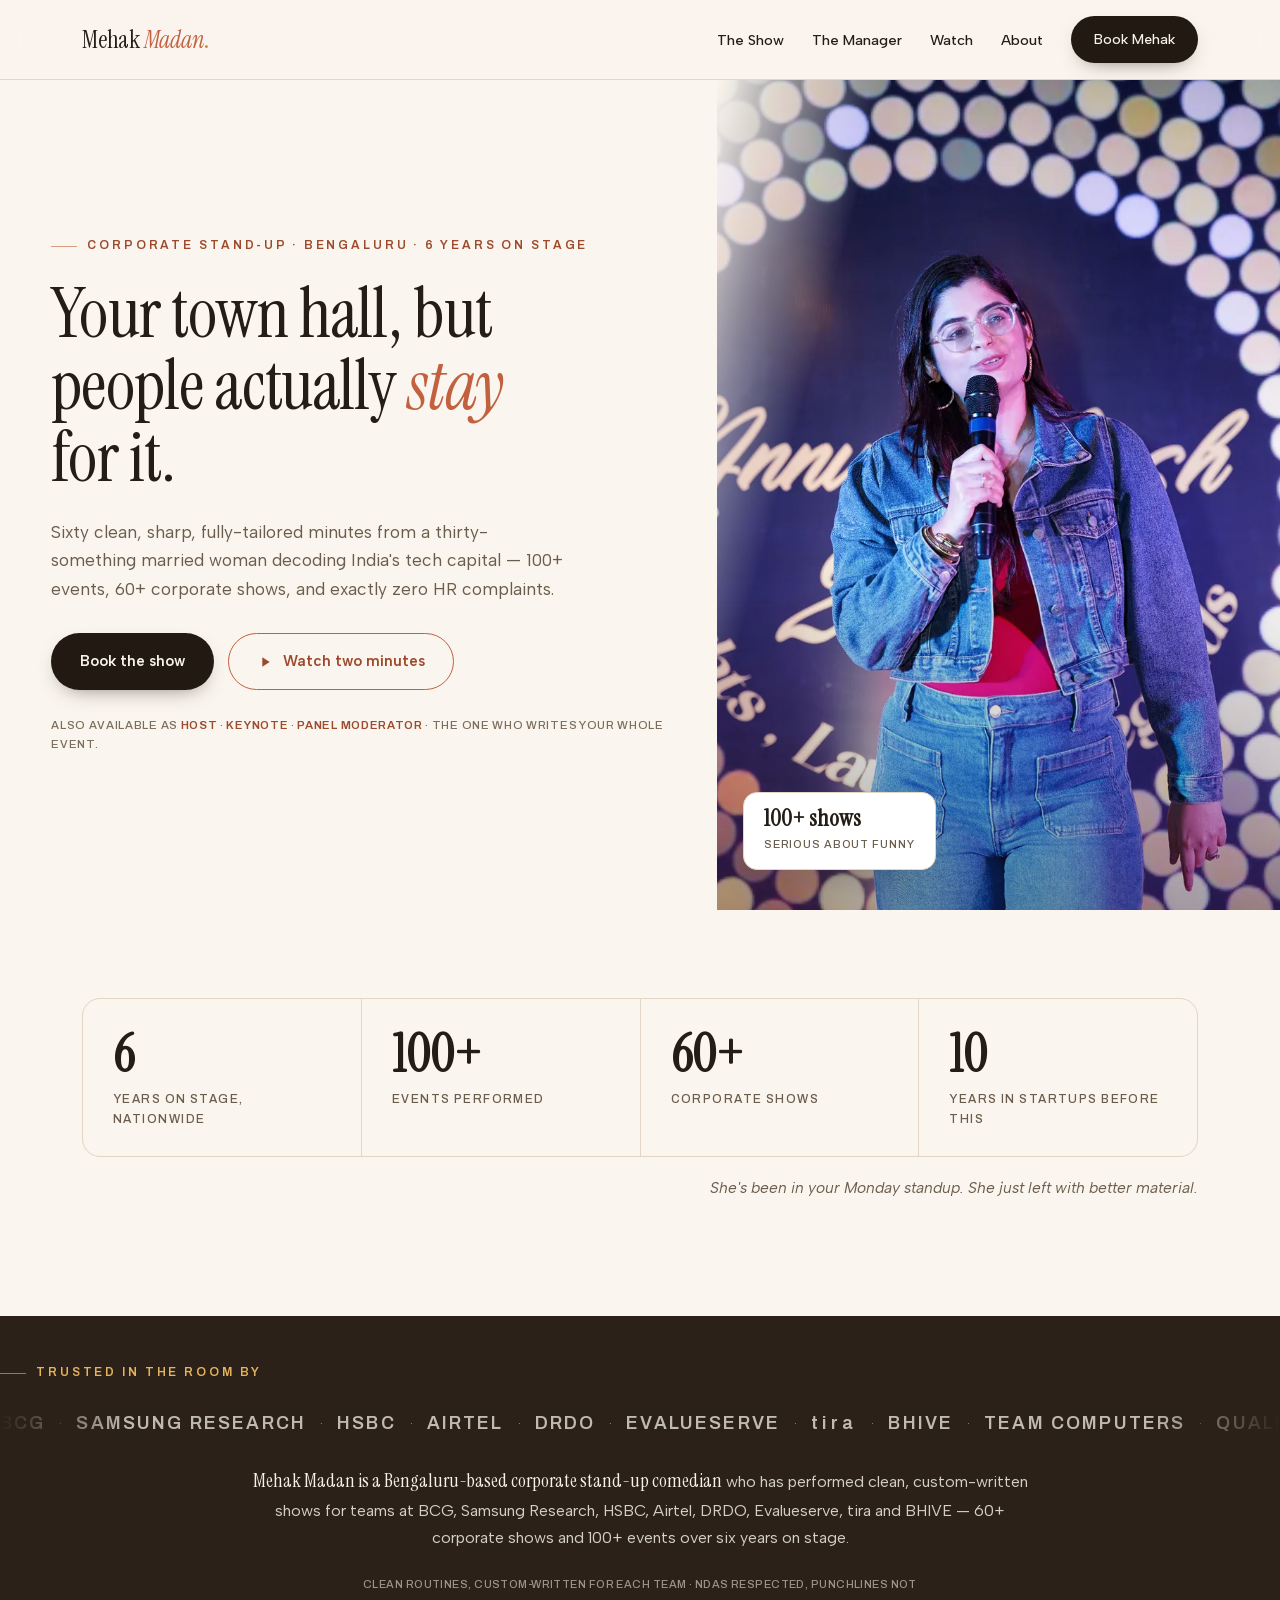
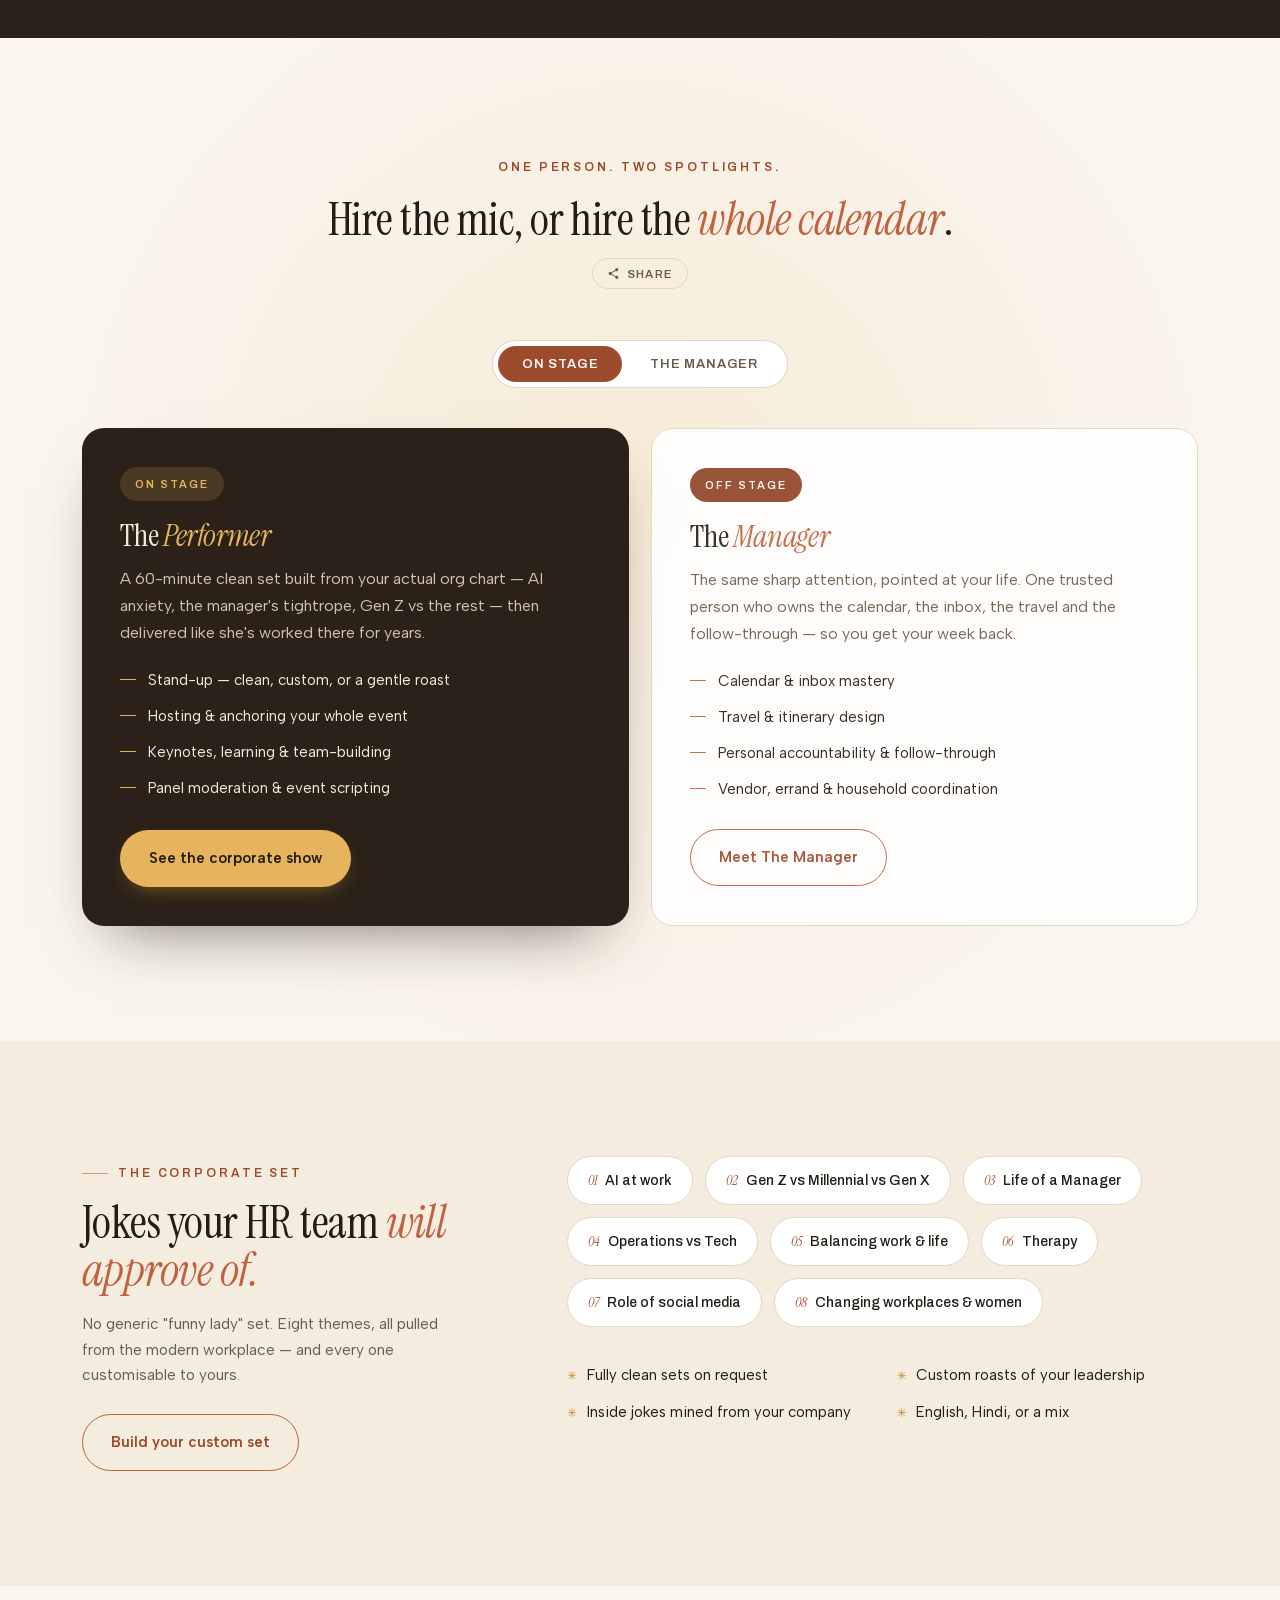
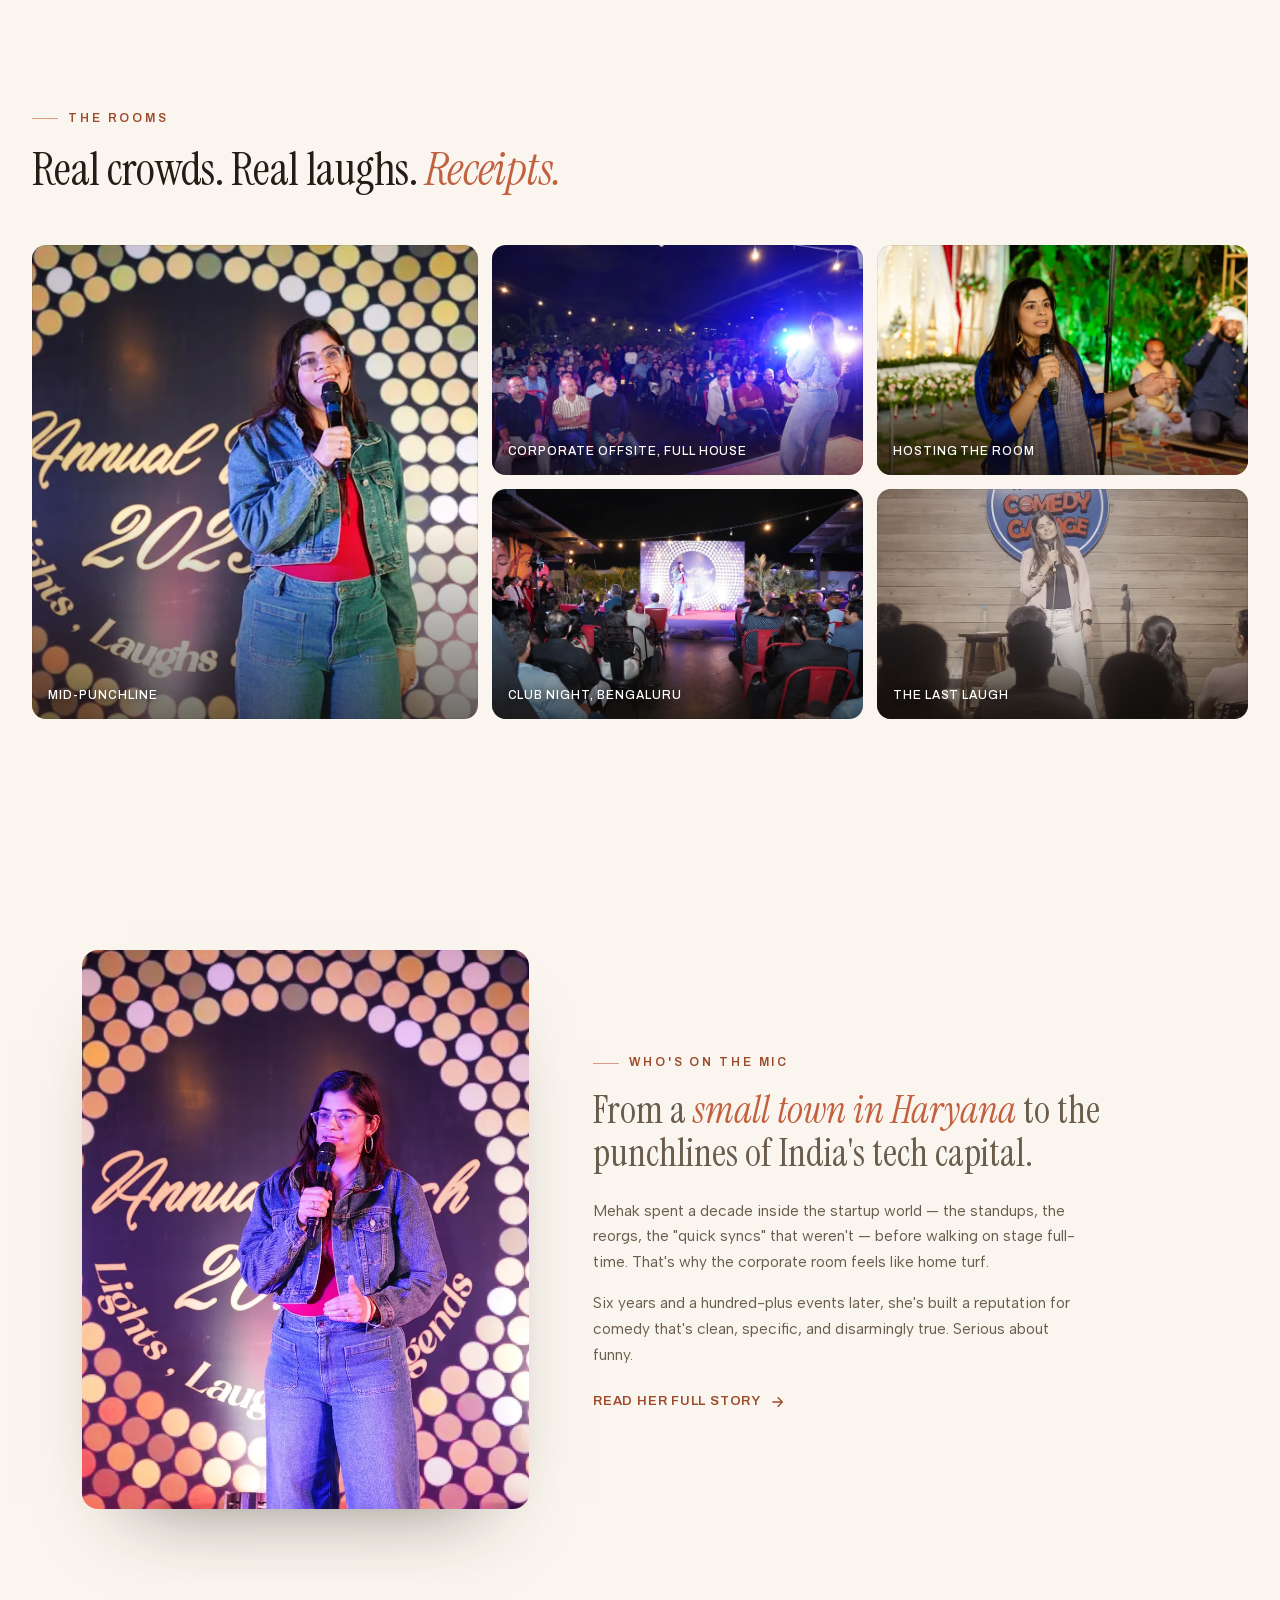
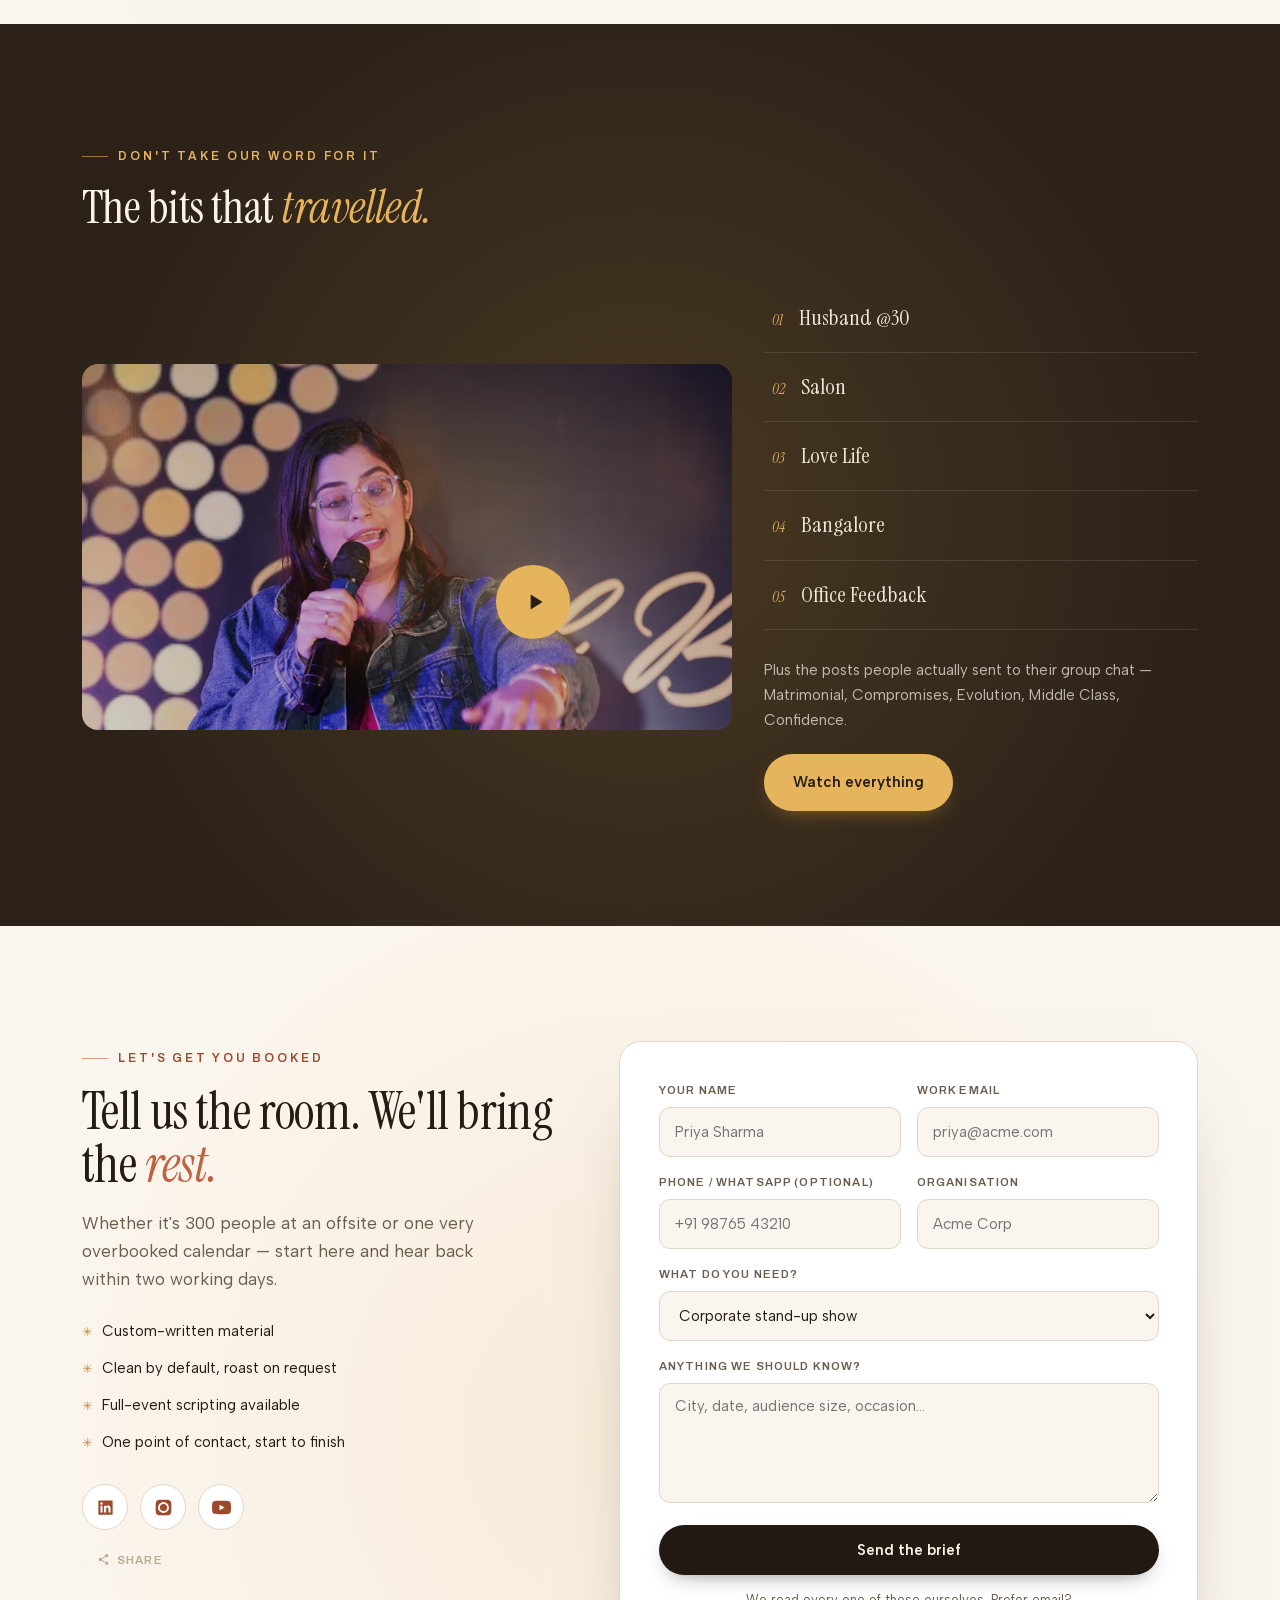
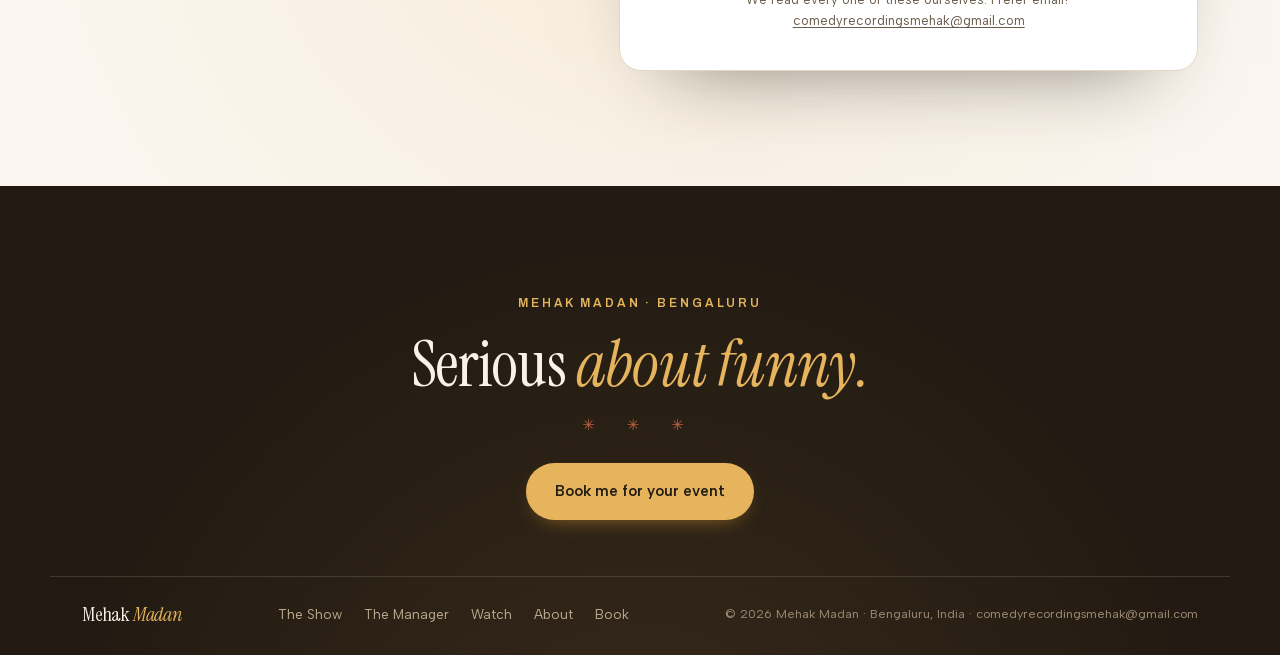
==== index.html @ 32c5f264 "fix colour contrast to WCAG AA, move format-card titles out of headings-in-buttons, root-absolute 40" ====
<!DOCTYPE html>
<html lang="en-IN">
<head>
<meta charset="utf-8"/>
<meta name="viewport" content="width=device-width, initial-scale=1.0"/>
<title>Mehak Madan — Corporate Comedian &amp; Lifestyle Manager · Bengaluru</title>
<meta name="description" content="Mehak Madan — Bengaluru corporate stand-up comedian and lifestyle manager. Clean, custom-written 60-minute sets for workplaces, plus discreet concierge management for founders and executives. 100+ events, 60+ corporate shows."/>
<meta property="og:title" content="Mehak Madan — Corporate Comedian &amp; Lifestyle Manager"/>
<meta property="og:description" content="Your town hall, but people actually stay for it. Clean, custom corporate comedy — plus a calmer calendar off stage."/>
<meta property="og:type" content="website"/>
<meta property="og:image" content="https://mehakmadan.in/assets/lib/p05.jpg"/>
<meta property="og:url" content="https://mehakmadan.in/"/>
<meta property="og:site_name" content="Mehak Madan"/>
<meta name="twitter:card" content="summary_large_image"/>
<meta name="twitter:title" content="Mehak Madan — Corporate Comedian &amp; Lifestyle Manager"/>
<meta name="twitter:description" content="Your town hall, but people actually stay for it. Clean, custom corporate comedy — plus a calmer calendar off stage."/>
<meta name="twitter:image" content="https://mehakmadan.in/assets/lib/p05.jpg"/>
<link rel="canonical" href="https://mehakmadan.in/"/>
<meta name="theme-color" content="#faf5ee"/>
<link rel="icon" href="data:image/svg+xml,%3Csvg xmlns='http://www.w3.org/2000/svg' viewBox='0 0 32 32'%3E%3Crect width='32' height='32' rx='7' fill='%232b2118'/%3E%3Ctext x='16' y='23' font-family='Georgia,serif' font-size='20' font-style='italic' text-anchor='middle' fill='%23e6b45c'%3EM%3C/text%3E%3C/svg%3E"/>
<link rel="preload" href="assets/fonts/instrument-serif-normal-latin.woff2" as="font" type="font/woff2" crossorigin/>
<link rel="preload" href="assets/fonts/albert-sans-normal-latin.woff2" as="font" type="font/woff2" crossorigin/>
<link rel="stylesheet" href="assets/site.css?v=2c67056d"/>
<script type="application/ld+json">
{
  "@context": "https://schema.org",
  "@graph": [
    {
      "@type": "Person",
      "@id": "https://mehakmadan.in/#mehak",
      "name": "Mehak Madan",
      "jobTitle": "Corporate Stand-up Comedian & Lifestyle Manager",
      "description": "Bengaluru-based corporate stand-up comedian and lifestyle manager. Clean, custom-written 60-minute sets for workplaces, plus discreet concierge management for founders and executives.",
      "url": "https://mehakmadan.in/",
      "email": "comedyrecordingsmehak@gmail.com",
      "image": "https://mehakmadan.in/assets/lib/p05.jpg",
      "knowsLanguage": ["English", "Hindi"],
      "knowsAbout": ["Corporate stand-up comedy", "Event hosting and anchoring", "Keynote speaking", "Panel moderation", "AI at work", "Generational differences at work", "Management", "Work-life balance", "Women in the workplace", "Lifestyle and concierge management"],
      "homeLocation": { "@type": "Place", "name": "Bengaluru, India" },
      "sameAs": [
        "https://www.instagram.com/mehakmadan24",
        "https://www.youtube.com/@mehakmadan",
        "https://www.linkedin.com/in/mehak-madan-7837a057/"
      ]
    },
    {
      "@type": "ProfessionalService",
      "name": "Mehak Madan — Corporate Comedy & Lifestyle Management",
      "url": "https://mehakmadan.in/",
      "email": "comedyrecordingsmehak@gmail.com",
      "image": "https://mehakmadan.in/assets/lib/p05.jpg",
      "priceRange": "$$",
      "areaServed": [
        { "@type": "City", "name": "Bengaluru" },
        { "@type": "Country", "name": "India" }
      ],
      "provider": { "@id": "https://mehakmadan.in/#mehak" },
      "address": { "@type": "PostalAddress", "addressLocality": "Bengaluru", "addressRegion": "Karnataka", "addressCountry": "IN" },
      "geo": { "@type": "GeoCoordinates", "latitude": 12.9716, "longitude": 77.5946 },
      "knowsLanguage": ["en", "hi"],
      "makesOffer": [
        { "@type": "Offer", "itemOffered": { "@type": "Service", "name": "Corporate stand-up comedy show" } },
        { "@type": "Offer", "itemOffered": { "@type": "Service", "name": "Hosting & anchoring" } },
        { "@type": "Offer", "itemOffered": { "@type": "Service", "name": "Keynote & learning sessions" } },
        { "@type": "Offer", "itemOffered": { "@type": "Service", "name": "Lifestyle & concierge management" } }
      ]
    },
    {
      "@type": "WebSite",
      "@id": "https://mehakmadan.in/#website",
      "url": "https://mehakmadan.in/",
      "name": "Mehak Madan",
      "inLanguage": "en",
      "publisher": { "@id": "https://mehakmadan.in/#mehak" }
    }
  ]
}
</script>
</head>
<body>

<a class="skip" href="#pivot">Skip to content</a>

<header class="site">
  <div class="nav">
    <a class="brand" href="index.html">Mehak <em>Madan</em><span class="dot">.</span></a>
    <button class="nav-toggle" aria-label="Menu" aria-expanded="false">
      <svg viewBox="0 0 24 24" fill="none" stroke="currentColor" stroke-width="1.8"><path d="M3 6h18M3 12h18M3 18h18"/></svg>
    </button>
    <ul class="nav-links">
      <li><a href="comedy.html">The Show</a></li>
      <li><a href="lifestyle.html">The Manager</a></li>
      <li><a href="watch.html">Watch</a></li>
      <li><a href="about.html">About</a></li>
      <li><a class="btn btn-dark" href="#book">Book Mehak</a></li>
    </ul>
  </div>
</header>

<!-- ===================== HERO ===================== -->
<section class="hero" aria-label="Introduction">
  <div class="hero-copy">
    <span class="kicker">Corporate Stand-up · Bengaluru · 6 Years on Stage</span>
    <h1>Your town hall, but people actually <em>stay</em> for it.</h1>
    <p class="lede">Sixty clean, sharp, fully-tailored minutes from a thirty-something married woman decoding India's tech capital — 100+ events, 60+ corporate shows, and exactly zero HR complaints.</p>
    <div class="cta-row">
      <a class="btn btn-dark" href="#book">Book the show</a>
      <a class="btn btn-line" href="watch.html">
        <svg viewBox="0 0 24 24"><path d="M8 5v14l11-7z"/></svg>Watch two minutes</a>
    </div>
    <p class="also">Also available as <b>host</b> · <b>keynote</b> · <b>panel moderator</b> · the one who writes your whole event.</p>
  </div>
  <div class="hero-photo">
    <picture><source type="image/webp" srcset="assets/lib/p05-sm.webp 800w, assets/lib/p05.webp 933w" sizes="(max-width:900px) 100vw, 44vw"/><img src="assets/lib/p05.jpg" alt="Mehak Madan performing stand-up comedy, mic in hand" width="1000" height="1250" fetchpriority="high" decoding="async"/></picture>
    <div class="hero-badge"><b>100+ shows</b><span>Serious about funny</span></div>
  </div>
</section>

<!-- ===================== PROOF / STATS ===================== -->
<section class="section" style="padding-top:clamp(56px,7vw,88px)" aria-label="By the numbers">
  <div class="wrap">
    <div class="stats-grid reveal">
      <div class="stat"><b data-count="6">6</b><span>Years on stage, nationwide</span></div>
      <div class="stat"><b><span data-count="100">100</span>+</b><span>Events performed</span></div>
      <div class="stat"><b><span data-count="60">60</span>+</b><span>Corporate shows</span></div>
      <div class="stat"><b data-count="10">10</b><span>Years in startups before this</span></div>
    </div>
    <p class="reveal" style="text-align:right;margin-top:18px;font-style:italic;color:var(--ink-soft)">She's been in your Monday standup. She just left with better material.</p>
  </div>
</section>

<!-- ===================== CLIENTS ===================== -->
<section class="clients" aria-label="Trusted by">
  <span class="kicker">Trusted in the room by</span>
  <div class="cmarquee">
    <div class="ctrack" id="ctrack">
      <span class="mk">BCG</span><span class="sep">·</span>
      <span class="mk">Samsung Research</span><span class="sep">·</span>
      <span class="mk">HSBC</span><span class="sep">·</span>
      <span class="mk">Airtel</span><span class="sep">·</span>
      <span class="mk">DRDO</span><span class="sep">·</span>
      <span class="mk">Evalueserve</span><span class="sep">·</span>
      <span class="mk" style="text-transform:lowercase;letter-spacing:.24em">tira</span><span class="sep">·</span>
      <span class="mk">BHIVE</span><span class="sep">·</span>
      <span class="mk">Team Computers</span><span class="sep">·</span>
      <span class="mk">Qualityze</span><span class="sep">·</span>
      <span class="mk">Mind &amp; Brain Hospital</span><span class="sep">·</span>
    </div>
  </div>
  <p class="clients-lead"><b>Mehak Madan is a Bengaluru-based corporate stand-up comedian</b> who has performed clean, custom-written shows for teams at BCG, Samsung Research, HSBC, Airtel, DRDO, Evalueserve, tira and BHIVE — 60+ corporate shows and 100+ events over six years on stage.</p>
  <p class="note">Clean routines, custom-written for each team · NDAs respected, punchlines not</p>
</section>

<!-- ===================== PIVOT (the anchor) ===================== -->
<section class="section pivot" id="pivot" data-pivot data-active="stage" aria-label="Two ways to work together">
  <div class="spot-field" aria-hidden="true"></div>
  <div class="wrap" style="position:relative;z-index:1">
    <div class="section-head center reveal">
      <span class="kicker center">One person. Two spotlights.</span>
      <h2>Hire the mic, or hire the <em class="serif-em">whole calendar</em>.</h2>
    </div>
    <div style="text-align:center">
      <div class="pivot-tabs" role="tablist" aria-label="Choose an offering">
        <button role="tab" data-target="stage" aria-selected="true" tabindex="0">On Stage</button>
        <button role="tab" data-target="manager" aria-selected="false" tabindex="-1">The Manager</button>
      </div>
    </div>
    <div class="pivot-stage">
      <div class="pivot-beam" aria-hidden="true"></div>
      <article class="ocard stage reveal">
        <div class="spot-field" aria-hidden="true"></div>
        <span class="pill">On Stage</span>
        <h3>The <em>Performer</em></h3>
        <p class="lead">A 60-minute clean set built from your actual org chart — AI anxiety, the manager's tightrope, Gen Z vs the rest — then delivered like she's worked there for years.</p>
        <ul>
          <li>Stand-up — clean, custom, or a gentle roast</li>
          <li>Hosting &amp; anchoring your whole event</li>
          <li>Keynotes, learning &amp; team-building</li>
          <li>Panel moderation &amp; event scripting</li>
        </ul>
        <div class="foot"><a class="btn btn-gold" href="comedy.html">See the corporate show</a></div>
      </article>
      <article class="ocard life reveal" data-d="1">
        <div class="spot-field" aria-hidden="true"></div>
        <span class="pill">Off Stage</span>
        <h3>The <em>Manager</em></h3>
        <p class="lead">The same sharp attention, pointed at your life. One trusted person who owns the calendar, the inbox, the travel and the follow-through — so you get your week back.</p>
        <ul>
          <li>Calendar &amp; inbox mastery</li>
          <li>Travel &amp; itinerary design</li>
          <li>Personal accountability &amp; follow-through</li>
          <li>Vendor, errand &amp; household coordination</li>
        </ul>
        <div class="foot"><a class="btn btn-line" href="lifestyle.html">Meet The Manager</a></div>
      </article>
    </div>
  </div>
</section>

<!-- ===================== TOPICS ===================== -->
<section class="section" style="background:var(--bg-soft)" id="topics" aria-label="What she talks about">
  <div class="wrap topics-grid" style="display:grid;grid-template-columns:.8fr 1.2fr;gap:clamp(40px,5vw,64px);align-items:start">
    <div class="reveal">
      <span class="kicker">The corporate set</span>
      <h2 style="font-size:var(--fs-h2);margin:16px 0 16px">Jokes your HR team <em class="serif-em">will approve of.</em></h2>
      <p style="color:var(--ink-soft);max-width:40ch">No generic "funny lady" set. Eight themes, all pulled from the modern workplace — and every one customisable to yours.</p>
      <a class="btn btn-line" style="margin-top:26px" href="comedy.html">Build your custom set</a>
    </div>
    <div class="reveal" data-d="1">
      <div class="chip-wrap">
        <span class="chip"><b>01</b>AI at work</span>
        <span class="chip"><b>02</b>Gen Z vs Millennial vs Gen X</span>
        <span class="chip"><b>03</b>Life of a Manager</span>
        <span class="chip"><b>04</b>Operations vs Tech</span>
        <span class="chip"><b>05</b>Balancing work &amp; life</span>
        <span class="chip"><b>06</b>Therapy</span>
        <span class="chip"><b>07</b>Role of social media</span>
        <span class="chip"><b>08</b>Changing workplaces &amp; women</span>
      </div>
      <div class="value-list">
        <div>Fully clean sets on request</div>
        <div>Custom roasts of your leadership</div>
        <div>Inside jokes mined from your company</div>
        <div>English, Hindi, or a mix</div>
      </div>
    </div>
  </div>
</section>

<!-- ===================== GALLERY ===================== -->
<section class="section" aria-label="The rooms">
  <div class="wrap-wide">
    <div class="section-head reveal"><span class="kicker">The rooms</span>
      <h2>Real crowds. Real laughs. <em class="serif-em">Receipts.</em></h2></div>
    <div class="gal-grid reveal">
      <div class="frame"><div class="grad"></div><picture><source type="image/webp" srcset="assets/lib/p13-sm.webp 800w, assets/lib/p13.webp 1400w" sizes="(max-width:760px) calc(100vw - 64px), (max-width:1320px) 38vw, 472px"/><img src="assets/lib/p13.jpg" alt="Mehak on stage under the spotlight" loading="lazy"/></picture><span class="cap">Mid-punchline</span></div>
      <div class="frame"><div class="grad"></div><picture><source type="image/webp" srcset="assets/lib/p16-sm.webp 800w, assets/lib/p16.webp 1400w" sizes="(max-width:760px) 50vw, (max-width:1320px) 31vw, 393px"/><img src="assets/lib/p16.jpg" alt="A full corporate audience laughing" loading="lazy"/></picture><span class="cap">Corporate offsite, full house</span></div>
      <div class="frame"><div class="grad"></div><picture><source type="image/webp" srcset="assets/lib/p35-sm.webp 800w, assets/lib/p35.webp 1400w" sizes="(max-width:760px) 50vw, (max-width:1320px) 31vw, 393px"/><img src="assets/lib/p35.jpg" alt="Mehak hosting an event" loading="lazy"/></picture><span class="cap">Hosting the room</span></div>
      <div class="frame"><div class="grad"></div><picture><source type="image/webp" srcset="assets/lib/p20-sm.webp 800w, assets/lib/p20.webp 1400w" sizes="(max-width:760px) 50vw, (max-width:1320px) 31vw, 393px"/><img src="assets/lib/p20.jpg" alt="Evening crowd watching the show" loading="lazy"/></picture><span class="cap">Club night, Bengaluru</span></div>
      <div class="frame"><div class="grad"></div><picture><source type="image/webp" srcset="assets/lib/p47-sm.webp 800w, assets/lib/p47.webp 1400w" sizes="(max-width:760px) 50vw, (max-width:1320px) 31vw, 393px"/><img src="assets/lib/p47.jpg" alt="Mehak at a comedy club" loading="lazy"/></picture><span class="cap">The last laugh</span></div>
    </div>
  </div>
</section>

<!-- ===================== ABOUT TEASER ===================== -->
<section class="section" aria-label="About Mehak">
  <div class="wrap about-teaser">
    <div class="portrait reveal"><picture><source type="image/webp" srcset="assets/lib/p10-sm.webp 800w, assets/lib/p10.webp 933w" sizes="(max-width:900px) calc(100vw - 64px), (max-width:1180px) 38vw, 444px"/><img src="assets/lib/p10.jpg" alt="Portrait of Mehak Madan" loading="lazy"/></picture></div>
    <div class="reveal" data-d="1">
      <span class="kicker">Who's on the mic</span>
      <p class="pull" style="margin-top:16px">From a <em>small town in Haryana</em> to the punchlines of India's tech capital.</p>
      <p>Mehak spent a decade inside the startup world — the standups, the reorgs, the "quick syncs" that weren't — before walking on stage full-time. That's why the corporate room feels like home turf.</p>
      <p>Six years and a hundred-plus events later, she's built a reputation for comedy that's clean, specific, and disarmingly true. Serious about funny.</p>
      <a class="more" href="about.html">Read her full story
        <svg viewBox="0 0 24 24"><path d="M5 12h14M13 5l7 7-7 7" fill="none" stroke="currentColor" stroke-width="2"/></svg></a>
    </div>
  </div>
</section>

<!-- ===================== WATCH TEASER ===================== -->
<section class="section watch" aria-label="Watch">
  <div class="spot-field" aria-hidden="true"></div>
  <div class="wrap" style="position:relative;z-index:1">
    <div class="section-head reveal"><span class="kicker">Don't take our word for it</span>
      <h2>The bits that <em>travelled.</em></h2></div>
    <div class="watch-teaser">
      <a class="poster reveal" href="watch.html" aria-label="Watch Mehak's reels">
        <div class="glow"></div>
        <picture><source type="image/webp" srcset="assets/lib/p34-sm.webp 800w, assets/lib/p34.webp 933w" sizes="(max-width:900px) calc(100vw - 64px), (max-width:1180px) 56vw, 650px"/><img src="assets/lib/p34.jpg" alt="Still from a live comedy set" loading="lazy"/></picture>
        <span class="wplay"><svg viewBox="0 0 24 24"><path d="M8 5v14l11-7z"/></svg></span>
      </a>
      <div class="reveal" data-d="1">
        <ul class="reel-list">
          <li><a href="watch.html"><span class="n">01</span><span class="t">Husband @30</span></a></li>
          <li><a href="watch.html"><span class="n">02</span><span class="t">Salon</span></a></li>
          <li><a href="watch.html"><span class="n">03</span><span class="t">Love Life</span></a></li>
          <li><a href="watch.html"><span class="n">04</span><span class="t">Bangalore</span></a></li>
          <li><a href="watch.html"><span class="n">05</span><span class="t">Office Feedback</span></a></li>
        </ul>
        <p class="postscript">Plus the posts people actually sent to their group chat — Matrimonial, Compromises, Evolution, Middle Class, Confidence.</p>
        <a class="btn btn-gold" style="margin-top:22px" href="watch.html">Watch everything</a>
      </div>
    </div>
  </div>
</section>

<!-- ===================== BOOKING ===================== -->
<section class="section booking" id="book" aria-label="Book Mehak">
  <div class="spot-field" aria-hidden="true"></div>
  <div class="wrap booking-grid">
    <div class="reveal">
      <span class="kicker">Let's get you booked</span>
      <h2>Tell us the room. We'll bring the <em>rest.</em></h2>
      <p class="lead">Whether it's 300 people at an offsite or one very overbooked calendar — start here and hear back within two working days.</p>
      <ul class="reassure">
        <li>Custom-written material</li>
        <li>Clean by default, roast on request</li>
        <li>Full-event scripting available</li>
        <li>One point of contact, start to finish</li>
      </ul>
      <div class="social">
        <a aria-label="LinkedIn" href="https://www.linkedin.com/in/mehak-madan-7837a057/" target="_blank" rel="noopener"><svg viewBox="0 0 24 24"><path d="M20.4 3H3.6A.6.6 0 0 0 3 3.6v16.8a.6.6 0 0 0 .6.6h16.8a.6.6 0 0 0 .6-.6V3.6a.6.6 0 0 0-.6-.6zM8.3 18.4H5.7V9.7h2.6v8.7zM7 8.6a1.55 1.55 0 1 1 0-3.1 1.55 1.55 0 0 1 0 3.1zm11.4 9.8h-2.6v-4.2c0-1 0-2.3-1.4-2.3s-1.6 1.1-1.6 2.2v4.3h-2.6V9.7h2.5v1.2h.1c.3-.7 1.2-1.4 2.5-1.4 2.6 0 3.1 1.7 3.1 4v4.9z"/></svg></a>
        <a aria-label="Instagram" href="https://www.instagram.com/mehakmadan24" target="_blank" rel="noopener"><svg viewBox="0 0 24 24"><path d="M12 2.2c3.2 0 3.6 0 4.9.1 1.2.1 1.8.2 2.2.4.6.2 1 .5 1.4.9.4.4.7.8.9 1.4.2.4.4 1 .4 2.2.1 1.3.1 1.7.1 4.9s0 3.6-.1 4.9c-.1 1.2-.2 1.8-.4 2.2-.2.6-.5 1-.9 1.4-.4.4-.8.7-1.4.9-.4.2-1 .4-2.2.4-1.3.1-1.7.1-4.9.1s-3.6 0-4.9-.1c-1.2-.1-1.8-.2-2.2-.4-.6-.2-1-.5-1.4-.9-.4-.4-.7-.8-.9-1.4-.2-.4-.4-1-.4-2.2-.1-1.3-.1-1.7-.1-4.9s0-3.6.1-4.9c.1-1.2.2-1.8.4-2.2.2-.6.5-1 .9-1.4.4-.4.8-.7 1.4-.9.4-.2 1-.4 2.2-.4 1.3-.1 1.7-.1 4.9-.1zm0 2.9a6.9 6.9 0 1 0 0 13.8 6.9 6.9 0 0 0 0-13.8zm0 11.4a4.5 4.5 0 1 1 0-9 4.5 4.5 0 0 1 0 9zm7.2-11.7a1.6 1.6 0 1 1-3.2 0 1.6 1.6 0 0 1 3.2 0z"/></svg></a>
        <a aria-label="YouTube" href="https://www.youtube.com/@mehakmadan" target="_blank" rel="noopener"><svg viewBox="0 0 24 24"><path d="M23.5 6.2a3 3 0 0 0-2.1-2.1C19.5 3.5 12 3.5 12 3.5s-7.5 0-9.4.6A3 3 0 0 0 .5 6.2 31.3 31.3 0 0 0 0 12a31.3 31.3 0 0 0 .5 5.8 3 3 0 0 0 2.1 2.1c1.9.6 9.4.6 9.4.6s7.5 0 9.4-.6a3 3 0 0 0 2.1-2.1A31.3 31.3 0 0 0 24 12a31.3 31.3 0 0 0-.5-5.8zM9.6 15.6V8.4L15.8 12l-6.2 3.6z"/></svg></a>
      </div>
    </div>
    <form class="book-form reveal" data-d="1" data-book-form data-success="Thank you — your brief has landed. Mehak reads every one of these herself and will reply within two working days." action="https://formsubmit.co/comedyrecordingsmehak@gmail.com" method="POST">
      <input type="hidden" name="_subject" value="New booking enquiry — mehakmadan.in (home)"/>
      <input type="hidden" name="_template" value="table"/>
      <input type="hidden" name="_captcha" value="false"/>
      <input type="hidden" name="_next" value="https://mehakmadan.in/thanks.html"/>
      <input type="text" name="_honey" tabindex="-1" autocomplete="off" aria-hidden="true" style="display:none"/>
      <div class="frow">
        <div class="field"><label for="b-name">Your name</label><input id="b-name" name="name" type="text" autocomplete="name" placeholder="Priya Sharma" required/></div>
        <div class="field"><label for="b-email">Work email</label><input id="b-email" name="email" type="email" autocomplete="email" placeholder="priya@acme.com" required/></div>
      </div>
      <div class="frow">
        <div class="field"><label for="b-phone">Phone / WhatsApp (optional)</label><input id="b-phone" name="phone" type="tel" autocomplete="tel" inputmode="tel" placeholder="+91 98765 43210" pattern="[0-9+()\-\s]{8,20}" title="A phone number Mehak can call or WhatsApp — digits, spaces and + only"/></div>
        <div class="field"><label for="b-org">Organisation</label><input id="b-org" name="org" type="text" autocomplete="organization" placeholder="Acme Corp"/></div>
      </div>
      <div class="frow"><div class="field full"><label for="b-type">What do you need?</label>
          <select id="b-type" name="need">
            <option>Corporate stand-up show</option>
            <option>Hosting / anchoring</option>
            <option>Keynote or learning session</option>
            <option>Panel moderation</option>
            <option>Lifestyle management (The Manager)</option>
            <option>Something custom</option>
          </select>
        </div></div>
      <div class="frow">
        <div class="field full"><label for="b-msg">Anything we should know?</label><textarea id="b-msg" name="message" placeholder="City, date, audience size, occasion…"></textarea></div>
      </div>
      <button class="btn btn-dark" type="submit">Send the brief</button>
      <p class="form-note">We read every one of these ourselves. Prefer email? <a href="mailto:comedyrecordingsmehak@gmail.com">comedyrecordingsmehak@gmail.com</a></p>
    </form>
  </div>
</section>

<!-- ===================== FOOTER ===================== -->
<footer class="site">
  <div class="spot-field" aria-hidden="true"></div>
  <div class="foot-cta">
    <span class="kicker center">Mehak Madan · Bengaluru</span>
    <h2>Serious <em>about funny.</em></h2>
    <div class="stars" aria-hidden="true">✳ ✳ ✳</div>
    <a class="btn btn-gold" href="#book">Book me for your event</a>
  </div>
  <div class="foot-in">
    <a class="brand" href="index.html" style="color:#f8f2e8">Mehak <em style="color:var(--marigold)">Madan</em></a>
    <nav class="foot-nav" aria-label="Footer">
      <a href="comedy.html">The Show</a>
      <a href="lifestyle.html">The Manager</a>
      <a href="watch.html">Watch</a>
      <a href="about.html">About</a>
      <a href="#book">Book</a>
    </nav>
    <small>© 2026 Mehak Madan · Bengaluru, India · <a href="mailto:comedyrecordingsmehak@gmail.com" style="color:inherit">comedyrecordingsmehak@gmail.com</a></small>
  </div>
</footer>

<script>
// duplicate client wordmarks once for a seamless marquee loop
(function(){var t=document.getElementById('ctrack');if(t)t.innerHTML+=t.innerHTML;})();
</script>
<script src="assets/site.js?v=2e108e3a"></script>
</body>
</html>
---- assets/site.css ----
/* ---------- fonts (self-hosted; OFL: Instrument Serif, Albert Sans, Archivo) ----------
   Only latin + latin-ext are shipped. unicode-range means a browser fetches the latin-ext
   file only if a page actually uses one of those characters. */
@font-face{font-family:'Albert Sans';font-style:italic;font-weight:400 500;font-display:swap;
  src:url(fonts/albert-sans-italic-latin-ext.woff2) format('woff2');unicode-range:U+0100-02BA, U+02BD-02C5, U+02C7-02CC, U+02CE-02D7, U+02DD-02FF, U+0304, U+0308, U+0329, U+1D00-1DBF, U+1E00-1E9F, U+1EF2-1EFF, U+2020, U+20A0-20AB, U+20AD-20C0, U+2113, U+2C60-2C7F, U+A720-A7FF}
@font-face{font-family:'Albert Sans';font-style:italic;font-weight:400 500;font-display:swap;
  src:url(fonts/albert-sans-italic-latin.woff2) format('woff2');unicode-range:U+0000-00FF, U+0131, U+0152-0153, U+02BB-02BC, U+02C6, U+02DA, U+02DC, U+0304, U+0308, U+0329, U+2000-206F, U+20AC, U+2122, U+2191, U+2193, U+2212, U+2215, U+FEFF, U+FFFD}
@font-face{font-family:'Albert Sans';font-style:normal;font-weight:400 700;font-display:swap;
  src:url(fonts/albert-sans-normal-latin-ext.woff2) format('woff2');unicode-range:U+0100-02BA, U+02BD-02C5, U+02C7-02CC, U+02CE-02D7, U+02DD-02FF, U+0304, U+0308, U+0329, U+1D00-1DBF, U+1E00-1E9F, U+1EF2-1EFF, U+2020, U+20A0-20AB, U+20AD-20C0, U+2113, U+2C60-2C7F, U+A720-A7FF}
@font-face{font-family:'Albert Sans';font-style:normal;font-weight:400 700;font-display:swap;
  src:url(fonts/albert-sans-normal-latin.woff2) format('woff2');unicode-range:U+0000-00FF, U+0131, U+0152-0153, U+02BB-02BC, U+02C6, U+02DA, U+02DC, U+0304, U+0308, U+0329, U+2000-206F, U+20AC, U+2122, U+2191, U+2193, U+2212, U+2215, U+FEFF, U+FFFD}
@font-face{font-family:'Archivo';font-style:normal;font-weight:500 700;font-display:swap;
  src:url(fonts/archivo-normal-latin-ext.woff2) format('woff2');unicode-range:U+0100-02BA, U+02BD-02C5, U+02C7-02CC, U+02CE-02D7, U+02DD-02FF, U+0304, U+0308, U+0329, U+1D00-1DBF, U+1E00-1E9F, U+1EF2-1EFF, U+2020, U+20A0-20AB, U+20AD-20C0, U+2113, U+2C60-2C7F, U+A720-A7FF}
@font-face{font-family:'Archivo';font-style:normal;font-weight:500 700;font-display:swap;
  src:url(fonts/archivo-normal-latin.woff2) format('woff2');unicode-range:U+0000-00FF, U+0131, U+0152-0153, U+02BB-02BC, U+02C6, U+02DA, U+02DC, U+0304, U+0308, U+0329, U+2000-206F, U+20AC, U+2122, U+2191, U+2193, U+2212, U+2215, U+FEFF, U+FFFD}
@font-face{font-family:'Instrument Serif';font-style:italic;font-weight:400;font-display:swap;
  src:url(fonts/instrument-serif-italic-latin-ext.woff2) format('woff2');unicode-range:U+0100-02BA, U+02BD-02C5, U+02C7-02CC, U+02CE-02D7, U+02DD-02FF, U+0304, U+0308, U+0329, U+1D00-1DBF, U+1E00-1E9F, U+1EF2-1EFF, U+2020, U+20A0-20AB, U+20AD-20C0, U+2113, U+2C60-2C7F, U+A720-A7FF}
@font-face{font-family:'Instrument Serif';font-style:italic;font-weight:400;font-display:swap;
  src:url(fonts/instrument-serif-italic-latin.woff2) format('woff2');unicode-range:U+0000-00FF, U+0131, U+0152-0153, U+02BB-02BC, U+02C6, U+02DA, U+02DC, U+0304, U+0308, U+0329, U+2000-206F, U+20AC, U+2122, U+2191, U+2193, U+2212, U+2215, U+FEFF, U+FFFD}
@font-face{font-family:'Instrument Serif';font-style:normal;font-weight:400;font-display:swap;
  src:url(fonts/instrument-serif-normal-latin-ext.woff2) format('woff2');unicode-range:U+0100-02BA, U+02BD-02C5, U+02C7-02CC, U+02CE-02D7, U+02DD-02FF, U+0304, U+0308, U+0329, U+1D00-1DBF, U+1E00-1E9F, U+1EF2-1EFF, U+2020, U+20A0-20AB, U+20AD-20C0, U+2113, U+2C60-2C7F, U+A720-A7FF}
@font-face{font-family:'Instrument Serif';font-style:normal;font-weight:400;font-display:swap;
  src:url(fonts/instrument-serif-normal-latin.woff2) format('woff2');unicode-range:U+0000-00FF, U+0131, U+0152-0153, U+02BB-02BC, U+02C6, U+02DA, U+02DC, U+0304, U+0308, U+0329, U+2000-206F, U+20AC, U+2122, U+2191, U+2193, U+2212, U+2215, U+FEFF, U+FFFD}

/* ============================================================
   Mehak Madan — "Warm Editorial Playbill · Spotlight"
   Shared design system. One visual language across all pages.
   ============================================================ */

:root{
  /* paper + ink */
  --bg:#faf5ee;
  --bg-soft:#f3ecdf;
  --bg-deep:#efe6d5;
  --paper-edge:#e2d7c4;
  --ink:#241d16;
  --ink-soft:#6b5d4d;
  --ink-faint:#7b6d5b;

  /* stage (dark) */
  --panel:#221a12;
  --panel-2:#2b2118;
  --panel-soft:#3a2d21;
  --stage-ink:#f2e9da;

  /* accents */
  --accent:#c1613f;        /* terracotta */
  --accent-deep:#9d4a2c;
  --marigold:#e6b45c;
  --marigold-deep:#c68a2e;
  --line:#e2d7c4;
  --line-2:#d8cab2;

  /* spotlight */
  --spot:rgba(230,180,92,.55);
  --spot-soft:rgba(230,180,92,.16);

  --serif:'Instrument Serif',Georgia,serif;
  --sans:'Albert Sans',system-ui,sans-serif;
  --mono:'Archivo',var(--sans);

  /* type scale (fluid) */
  --fs-display:clamp(52px,8vw,120px);
  --fs-h1:clamp(40px,5.4vw,74px);
  --fs-h2:clamp(30px,3.6vw,50px);
  --fs-h3:clamp(24px,2.4vw,34px);
  --fs-body:clamp(15.5px,1.1vw,17.5px);

  --wrap:1180px;
  --radius:18px;
  --ease:cubic-bezier(.22,.61,.36,1);
}

*{box-sizing:border-box;margin:0;padding:0}
section[id],[id].section{scroll-margin-top:86px}   /* offset for JS-off native anchor jumps */
html.lenis{height:auto;scroll-behavior:auto}
body{
  background:var(--bg);color:var(--ink);
  font-family:var(--sans);font-size:var(--fs-body);line-height:1.65;
  -webkit-font-smoothing:antialiased;text-rendering:optimizeLegibility;
}
/* clip wide decorative layers on a wrapper, NOT on body — overflow on body/html
   would propagate to the viewport and break native anchor scrolling. */
main,.page-shell{overflow-x:clip}
img{display:block;max-width:100%}
/* <picture> only chooses the file; it must not add a box, so every existing img rule and crop keeps working */
picture{display:contents}
h1,h2,h3,h4{font-family:var(--serif);font-weight:400;line-height:1.04;letter-spacing:-.012em}
em{font-style:italic}
a{color:var(--accent-deep);text-decoration:none;transition:color .2s var(--ease)}
a:hover{color:var(--accent)}
::selection{background:var(--accent);color:#fff8f2}

.wrap{max-width:var(--wrap);margin:0 auto;padding:0 32px}
.wrap-wide{max-width:1320px;margin:0 auto;padding:0 32px}

.kicker{font-family:var(--mono);font-size:12px;font-weight:600;letter-spacing:.24em;
  text-transform:uppercase;color:var(--accent-deep);display:inline-flex;align-items:center;gap:10px}
.kicker::before{content:"";width:26px;height:1px;background:var(--accent);opacity:.6}
.kicker.center::before{display:none}

.serif-em{font-style:italic;color:var(--accent)}

/* ---------- buttons ---------- */
.btn{--bx:0;display:inline-flex;align-items:center;gap:10px;font-family:var(--sans);
  font-size:15px;font-weight:600;padding:15px 28px;border-radius:999px;
  border:1.5px solid transparent;cursor:pointer;position:relative;overflow:hidden;
  transition:transform .2s var(--ease),background .25s,color .25s,border-color .25s,box-shadow .25s;white-space:nowrap}
.btn svg{width:16px;height:16px;fill:currentColor;flex:none}
.btn-dark{background:var(--panel);color:#f8f2e8;box-shadow:0 8px 22px -12px rgba(36,29,22,.7)}
.btn-dark:hover{background:#140d06;color:#fff;transform:translateY(-2px);box-shadow:0 16px 34px -14px rgba(36,29,22,.75)}
.btn-line{background:transparent;color:var(--accent-deep);border-color:var(--accent)}
.btn-line:hover{background:rgba(193,97,63,.08);color:var(--accent-deep);transform:translateY(-2px)}
.btn-gold{background:var(--marigold);color:#241d16;box-shadow:0 8px 22px -12px rgba(198,138,46,.9)}
.btn-gold:hover{background:#f0c470;transform:translateY(-2px);box-shadow:0 16px 34px -14px rgba(198,138,46,.9)}
.btn-ghost{background:transparent;border-color:rgba(255,255,255,.28);color:var(--stage-ink)}
.btn-ghost:hover{border-color:var(--marigold);color:#fff;transform:translateY(-2px)}

/* ---------- header / nav (shared) ---------- */
header.site{position:sticky;top:0;z-index:80;background:rgba(250,245,238,.82);
  backdrop-filter:blur(14px) saturate(1.2);border-bottom:1px solid var(--line)}
.nav{display:flex;align-items:center;justify-content:space-between;
  padding:16px 32px;max-width:var(--wrap);margin:0 auto}
.brand{font-family:var(--serif);font-size:24px;color:var(--ink);letter-spacing:-.01em;line-height:1}
.brand em{color:var(--accent);font-style:italic}
.brand .dot{color:var(--marigold-deep)}
.nav-links{display:flex;gap:28px;list-style:none;align-items:center}
.nav-links a{font-size:14.5px;font-weight:500;color:var(--ink);position:relative;padding:4px 0}
.nav-links a:not(.btn)::after{content:"";position:absolute;left:0;right:100%;bottom:-2px;height:1.5px;
  background:var(--accent);transition:right .28s var(--ease)}
.nav-links a:not(.btn):hover::after,.nav-links a.active::after{right:0}
.nav-links a.active{color:var(--accent-deep)}
.nav-links .btn{padding:11px 22px;font-size:14px;color:#f8f2e8}
.nav-links .btn:hover{color:#fff}
.nav-toggle{display:none;background:none;border:0;cursor:pointer;width:44px;height:44px;
  align-items:center;justify-content:center;color:var(--ink)}
.nav-toggle svg{width:24px;height:24px}

/* ---------- spotlight primitive ---------- */
.spot-field{position:absolute;inset:0;overflow:hidden;pointer-events:none;z-index:0}
.spot-field::before{content:"";position:absolute;width:120vw;height:120vw;left:50%;top:-30%;
  transform:translateX(-50%);
  background:radial-gradient(circle at center,var(--spot-soft) 0%,transparent 55%);}

/* ---------- section rhythm ---------- */
.section{padding:clamp(72px,9vw,120px) 0}
.section-head{max-width:720px;margin-bottom:clamp(36px,4vw,56px)}
.section-head.center{margin-left:auto;margin-right:auto;text-align:center}
.section-head h2{font-size:var(--fs-h2);margin:18px 0 0}
.section-head p{color:var(--ink-soft);margin-top:16px;font-size:17px;max-width:52ch}
.section-head.center p{margin-left:auto;margin-right:auto}

/* ---------- reveal (JS-safe: visible by default) ---------- */
.reveal{opacity:1;transform:none}
html.js .reveal{opacity:0;transform:translateY(26px);
  transition:opacity .8s var(--ease),transform .8s var(--ease)}
html.js .reveal.in{opacity:1;transform:none}
html.js .reveal[data-d="1"]{transition-delay:.08s}
html.js .reveal[data-d="2"]{transition-delay:.16s}
html.js .reveal[data-d="3"]{transition-delay:.24s}
html.js .reveal[data-d="4"]{transition-delay:.32s}
@media (prefers-reduced-motion:reduce){
  html.js .reveal{opacity:1;transform:none;transition:none}
}

/* ---------- footer (shared) ---------- */
footer.site{background:var(--panel);color:var(--stage-ink);position:relative;overflow:hidden}
.foot-cta{max-width:var(--wrap);margin:0 auto;padding:clamp(64px,8vw,104px) 32px 56px;
  text-align:center;position:relative;z-index:1}
.foot-cta .kicker{color:var(--marigold);justify-content:center}
.foot-cta .kicker::before{background:var(--marigold);opacity:.7}
.foot-cta h2{font-size:clamp(38px,5vw,68px);color:#f8f2e8;margin:18px 0 8px}
.foot-cta h2 em{color:var(--marigold)}
.foot-cta .stars{letter-spacing:14px;color:var(--accent);margin:14px 0 26px;font-size:15px}
.foot-in{max-width:var(--wrap);margin:0 auto;display:flex;justify-content:space-between;
  align-items:center;flex-wrap:wrap;gap:16px;
  border-top:1px solid rgba(246,239,227,.14);padding:26px 32px 30px;position:relative;z-index:1}
.foot-in .brand{color:#f8f2e8;font-size:20px}
.foot-nav{display:flex;gap:22px;flex-wrap:wrap;font-size:13.5px}
.foot-nav a{color:#b9a88f}
.foot-nav a:hover{color:var(--marigold)}
.foot-in small{color:#9c8a73;font-size:12.5px}
footer.site .spot-field::before{--spot-soft:rgba(230,180,92,.10)}

/* ---------- proof strip (uniform wordmarks) ---------- */
.proof{padding:44px 0 8px;text-align:center;overflow:hidden}
.proof .kicker{color:var(--ink-faint);justify-content:center;margin-bottom:24px}
.proof .kicker::before{background:var(--ink-faint);opacity:.5}
.proof-marquee{position:relative;overflow:hidden;
  -webkit-mask-image:linear-gradient(90deg,transparent,#000 12%,#000 88%,transparent);
  mask-image:linear-gradient(90deg,transparent,#000 12%,#000 88%,transparent)}
.proof-track{display:inline-flex;align-items:center;gap:56px;white-space:nowrap;will-change:transform;
  animation:proof-slide 42s linear infinite}
.proof:hover .proof-track{animation-play-state:paused}
.proof-track .mk{font-family:var(--mono);font-weight:600;font-size:19px;letter-spacing:.02em;
  color:#8d7c66;text-transform:uppercase;opacity:.72;transition:color .25s,opacity .25s;flex:none}
.proof-track .mk:hover{color:var(--accent-deep);opacity:1}
@keyframes proof-slide{from{transform:translateX(0)}to{transform:translateX(-50%)}}
@media (prefers-reduced-motion:reduce){.proof-track{animation:none;flex-wrap:wrap;white-space:normal;justify-content:center;gap:20px 40px}}

/* ---------- stat tiles ---------- */
.stats-grid{display:grid;grid-template-columns:repeat(4,1fr);gap:1px;background:var(--line);
  border:1px solid var(--line);border-radius:var(--radius);overflow:hidden}
.stat{background:var(--bg);padding:30px 30px 26px;transition:background .3s var(--ease)}
.stat:hover{background:#fff}
.stat b{font-family:var(--serif);font-size:clamp(38px,4vw,54px);display:block;line-height:1}
.stat b i{font-style:italic;color:var(--accent)}
.stat>span{font-family:var(--mono);font-size:12px;letter-spacing:.12em;text-transform:uppercase;
  color:var(--ink-soft);margin-top:10px;display:block}

/* ---------- offering cards ---------- */
.duo-grid{display:grid;grid-template-columns:1fr 1fr;gap:22px}
.ocard{border-radius:22px;padding:clamp(30px,3vw,46px);position:relative;overflow:hidden;
  display:flex;flex-direction:column;isolation:isolate;
  transition:transform .35s var(--ease),box-shadow .35s var(--ease)}
.ocard:hover{transform:translateY(-4px)}
.ocard .spot-field::before{opacity:0;transition:opacity .5s var(--ease)}
.ocard:hover .spot-field::before{opacity:1}
.ocard.stage{background:var(--panel-2);color:var(--stage-ink);box-shadow:0 30px 60px -30px rgba(36,29,22,.6)}
.ocard.stage .spot-field::before{--spot-soft:rgba(230,180,92,.22)}
.ocard.life{background:#fff;border:1px solid var(--line)}
.ocard.life .spot-field::before{--spot-soft:rgba(193,97,63,.12)}
.ocard>*{position:relative;z-index:1}
.pill{align-self:flex-start;font-family:var(--mono);font-size:11px;font-weight:600;letter-spacing:.18em;
  text-transform:uppercase;padding:8px 15px;border-radius:999px;margin-bottom:20px}
.ocard.stage .pill{background:rgba(230,180,92,.16);color:var(--marigold)}
.ocard.life .pill{background:#8f4328;color:#fff8f2}  /* deeper than --accent-deep: this card is shown at .9 opacity when not selected, and must still clear 4.5:1 */
.ocard h3{font-size:var(--fs-h3);margin-bottom:12px}
.ocard.stage h3 em{color:var(--marigold)}
.ocard.life h3 em{color:var(--accent)}
.ocard .lead{font-size:16px;line-height:1.7;margin-bottom:22px}
.ocard.stage .lead{color:#cfc2ae}
.ocard.life .lead{color:var(--ink-soft)}
.ocard ul{list-style:none;display:flex;flex-direction:column;gap:11px;font-size:15px;margin-bottom:28px}
.ocard ul li{display:flex;gap:12px;align-items:baseline}
.ocard ul li::before{content:"";width:16px;height:1px;flex:none;transform:translateY(-5px)}
.ocard.stage ul li::before{background:var(--marigold)}
.ocard.life ul li::before{background:var(--accent)}
.ocard .foot{margin-top:auto}

/* ---------- chips (topics) ---------- */
.chip-wrap{display:flex;flex-wrap:wrap;gap:12px}
.chip{background:#fff;border:1px solid var(--line);border-radius:999px;padding:12px 20px;
  font-family:var(--mono);font-size:14px;font-weight:500;display:inline-flex;align-items:center;gap:8px;
  transition:border-color .25s,transform .25s var(--ease),box-shadow .25s}
.chip:hover{border-color:var(--accent);transform:translateY(-2px);box-shadow:0 10px 24px -16px rgba(193,97,63,.8)}
.chip b{font-family:var(--serif);font-weight:400;font-style:italic;color:var(--accent-deep)}
.value-list{margin-top:36px;display:grid;grid-template-columns:1fr 1fr;gap:12px 28px;font-size:15px}
.value-list div{display:flex;gap:10px;align-items:baseline;color:var(--ink)}
.value-list div::before{content:"✳";color:var(--marigold-deep);flex:none;font-size:12px}

/* ---------- media / gallery ---------- */
.frame{border-radius:14px;overflow:hidden;position:relative;background:var(--panel);isolation:isolate}
.frame img{width:100%;height:100%;object-fit:cover;transition:transform .6s var(--ease),filter .6s var(--ease)}
.frame::after{content:"";position:absolute;inset:0;box-shadow:inset 0 0 0 1px rgba(36,29,22,.08);
  border-radius:14px;pointer-events:none;z-index:2}
.frame:hover img{transform:scale(1.045)}
.frame .cap{position:absolute;left:16px;bottom:14px;z-index:3;color:#fff;
  font-family:var(--mono);font-size:12px;letter-spacing:.08em;text-transform:uppercase;
  text-shadow:0 2px 10px rgba(0,0,0,.6)}
.frame .grad{position:absolute;inset:0;z-index:1;
  background:linear-gradient(to top,rgba(20,14,8,.62),transparent 42%)}

/* ---------- watch cards ---------- */
.watch-grid{display:grid;grid-template-columns:repeat(3,1fr);gap:18px}
.wcard{background:var(--panel-soft);border:1px solid rgba(255,255,255,.08);border-radius:16px;
  overflow:hidden;display:flex;flex-direction:column;color:var(--stage-ink);
  transition:border-color .3s,transform .3s var(--ease)}
.wcard:hover{border-color:rgba(230,180,92,.5);color:#fff;transform:translateY(-3px)}
.wthumb{position:relative;aspect-ratio:16/10;overflow:hidden}
.wthumb img{width:100%;height:100%;object-fit:cover;object-position:50% 28%;filter:saturate(.85) brightness(.8);
  transition:transform .5s var(--ease),filter .5s var(--ease)}
.wcard:hover .wthumb img{transform:scale(1.05);filter:saturate(.95) brightness(.95)}
.wplay{position:absolute;inset:0;margin:auto;width:56px;height:56px;border-radius:50%;
  background:rgba(34,26,18,.68);border:1.5px solid rgba(230,180,92,.75);
  display:grid;place-items:center;transition:background .25s,transform .25s var(--ease)}
.wcard:hover .wplay{background:rgba(230,180,92,.95);transform:scale(1.06)}
.wplay svg{width:18px;height:18px;fill:var(--marigold);margin-left:3px;transition:fill .25s}
.wcard:hover .wplay svg{fill:#241d16}

/* ---------- share ---------- */
.shareable{position:relative;display:flex}
.shareable>.wcard{width:100%}
.shareable.flash>.wcard{border-color:var(--marigold);box-shadow:0 0 0 3px rgba(230,180,92,.28)}
.share-btn{position:absolute;top:10px;right:10px;z-index:3;width:38px;height:38px;border-radius:50%;
  display:grid;place-items:center;cursor:pointer;padding:0;
  background:rgba(20,14,8,.72);border:1px solid rgba(230,180,92,.5);
  -webkit-backdrop-filter:blur(6px);backdrop-filter:blur(6px);
  opacity:0;transform:translateY(-4px);transition:opacity .25s,transform .25s,background .25s}
.shareable:hover .share-btn,.share-btn:focus-visible{opacity:1;transform:translateY(0)}
.share-btn:hover{background:rgba(230,180,92,.95)}
.share-btn svg{width:16px;height:16px;fill:var(--marigold);transition:fill .25s}
.share-btn:hover svg{fill:#241d16}
@media (hover:none){.share-btn{opacity:1;transform:none}}

.share-sec{display:inline-flex;align-items:center;gap:7px;margin-top:14px;cursor:pointer;
  font-family:var(--mono);font-size:11.5px;font-weight:600;letter-spacing:.1em;text-transform:uppercase;
  padding:8px 14px;border-radius:100px;background:transparent;color:var(--ink-soft);
  border:1px solid var(--line);transition:border-color .25s,color .25s,background .25s}
.share-sec:hover{border-color:var(--accent);color:var(--ink)}
.share-sec svg{width:13px;height:13px;fill:currentColor}
.stage .share-sec,.booking .share-sec{color:#b8a98f;border-color:rgba(255,255,255,.18)}
.stage .share-sec:hover,.booking .share-sec:hover{color:#f8f2e8;border-color:var(--marigold)}

.toast{position:fixed;left:50%;bottom:26px;z-index:200;transform:translateX(-50%) translateY(14px);
  opacity:0;pointer-events:none;transition:opacity .3s,transform .3s var(--ease);
  background:var(--panel);color:#f8f2e8;font-size:14px;padding:13px 20px;border-radius:100px;
  border:1px solid rgba(230,180,92,.4);box-shadow:0 18px 40px -18px rgba(0,0,0,.6);max-width:90vw}
.toast.on{opacity:1;transform:translateX(-50%) translateY(0)}
@media (prefers-reduced-motion:reduce){.share-btn,.toast{transition:none}}
.wmeta{padding:18px 20px 20px;display:flex;flex-direction:column;gap:6px}
.wmeta .num{font-family:var(--serif);font-style:italic;font-size:14px;color:var(--marigold)}
.wmeta b{font-family:var(--serif);font-weight:400;font-size:22px}
.wmeta .plat{display:flex;align-items:center;gap:7px;font-family:var(--mono);font-size:12px;
  letter-spacing:.06em;color:#b8a98f;margin-top:2px;text-transform:uppercase}
.wmeta .plat svg{width:14px;height:14px;fill:#b8a98f}

/* ---------- forms ---------- */
.book-form{background:#fff;border:1px solid var(--line);border-radius:22px;padding:clamp(28px,3vw,42px);
  box-shadow:0 40px 80px -50px rgba(36,29,22,.6)}
.frow{display:grid;grid-template-columns:1fr 1fr;gap:16px;margin-bottom:16px}
.field{display:flex;flex-direction:column;gap:7px}
.field.full{grid-column:1/-1}
.field label{font-family:var(--mono);font-size:11.5px;font-weight:600;letter-spacing:.1em;
  text-transform:uppercase;color:var(--ink-soft)}
.field input,.field select,.field textarea{font-family:var(--sans);font-size:15px;color:var(--ink);
  background:var(--bg);border:1px solid var(--line);border-radius:11px;padding:13px 15px;outline:none;
  transition:border-color .2s,box-shadow .2s;width:100%;height:50px}
.field input:focus,.field select:focus,.field textarea:focus{border-color:var(--accent);
  box-shadow:0 0 0 3px rgba(193,97,63,.12)}
.field textarea{resize:vertical;min-height:120px;height:auto}
.book-form .btn{width:100%;justify-content:center;margin-top:6px}
.form-note{font-size:13px;color:var(--ink-soft);text-align:center;margin-top:14px}
.form-note a{color:inherit;text-decoration:underline;text-underline-offset:2px}
.form-note.is-error{color:#a8341f;font-weight:500}
.book-form button[disabled]{opacity:.6;cursor:progress}
.direct{display:flex;flex-direction:column;align-items:flex-start;gap:14px;justify-content:center}
.direct h3{font-family:var(--serif);font-size:clamp(26px,3vw,36px);line-height:1.1;margin:0}
.direct h3 em{color:var(--accent);font-style:italic}
.direct p{color:var(--ink-soft);font-size:15.5px;margin:0;max-width:46ch}
.direct .btn{width:100%;justify-content:center;margin-top:4px}
.direct .direct-addr{font-size:14px}
.direct .direct-addr a{color:var(--ink);text-decoration:underline;text-underline-offset:2px;word-break:break-all}
.direct .form-note{text-align:left;margin-top:2px}

/* ---------- social ---------- */
.social{display:flex;gap:12px}
.social a{width:46px;height:46px;border-radius:50%;border:1.5px solid var(--line);background:#fff;
  display:grid;place-items:center;transition:border-color .2s,background .2s,transform .2s var(--ease)}
.social a svg{width:19px;height:19px;fill:var(--accent-deep);transition:fill .2s}
.social a:hover{border-color:var(--accent);background:var(--accent);transform:translateY(-3px)}
.social a:hover svg{fill:#fff8f2}

/* ---------- skip link ---------- */
.skip{position:absolute;left:-999px;top:0;z-index:200;background:var(--panel);color:#f8f2e8;
  padding:12px 20px;border-radius:0 0 10px 0}
.skip:focus{left:0}

/* ============================================================
   HERO — asymmetric split, spotlight anchor (kills the void)
   ============================================================ */
.hero{position:relative;min-height:calc(100vh - 70px);display:grid;
  grid-template-columns:1.12fr .88fr;align-items:stretch;overflow:hidden}
.hero-copy{display:flex;flex-direction:column;justify-content:center;
  padding:clamp(40px,6vw,80px) clamp(24px,4vw,72px);position:relative;z-index:2;max-width:760px;margin-left:auto;width:100%}
.hero-copy .kicker{margin-bottom:22px}
.hero h1{font-size:var(--fs-h1);margin:0 0 24px;max-width:16ch}
.hero h1 em{color:var(--accent)}
.hero .lede{font-size:clamp(17px,1.35vw,20px);color:var(--ink-soft);max-width:52ch;margin-bottom:30px}
.hero .cta-row{display:flex;gap:14px;flex-wrap:wrap}
.hero .also{margin-top:26px;font-family:var(--mono);font-size:11.5px;letter-spacing:.06em;
  text-transform:uppercase;color:var(--ink-faint)}
.hero .also b{color:var(--accent-deep);font-weight:600}
.hero-photo{position:relative;background:var(--panel);overflow:hidden}
.hero-photo::before{content:"";position:absolute;width:130%;height:80%;left:50%;top:8%;
  transform:translateX(-50%);z-index:1;
  background:radial-gradient(ellipse at center,var(--spot) 0%,rgba(193,97,63,.22) 34%,transparent 62%);
  filter:blur(6px)}
.hero-photo img{position:absolute;inset:0;width:100%;height:100%;object-fit:cover;object-position:center 22%;
  z-index:2;filter:saturate(.92) contrast(1.02)}
.hero-photo::after{content:"";position:absolute;inset:0;z-index:3;
  background:linear-gradient(105deg,var(--bg) 0%,rgba(250,245,238,0) 22%),
             linear-gradient(to top,rgba(20,14,8,.34),transparent 45%)}
.hero-badge{position:absolute;left:26px;bottom:40px;z-index:5;background:#fff;border:1px solid var(--line);
  border-radius:14px;padding:14px 20px;box-shadow:0 22px 50px -22px rgba(36,29,22,.5)}
.hero-badge b{font-family:var(--serif);font-size:23px;display:block;color:var(--ink);line-height:1}
.hero-badge span{font-family:var(--mono);font-size:11px;letter-spacing:.08em;text-transform:uppercase;color:var(--ink-soft)}
/* hero entrance */
html.js .hero-copy>*{opacity:0;transform:translateY(18px);animation:heroIn .9s var(--ease) forwards}
html.js .hero-copy .kicker{animation-delay:.15s}
html.js .hero-copy h1{animation-delay:.26s}
html.js .hero-copy .lede{animation-delay:.4s}
html.js .hero-copy .cta-row{animation-delay:.52s}
html.js .hero-copy .also{animation-delay:.62s}
html.js .hero-photo::before{opacity:0;animation:spotBloom 1.3s var(--ease) .2s forwards}
html.js .hero-photo img{animation:slowSettle 1.6s var(--ease) both}
@keyframes heroIn{to{opacity:1;transform:none}}
@keyframes spotBloom{from{opacity:0;transform:translateX(-50%) scale(.8)}to{opacity:1;transform:translateX(-50%) scale(1)}}
@keyframes slowSettle{from{transform:scale(1.07)}to{transform:scale(1)}}
@media (prefers-reduced-motion:reduce){
  html.js .hero-copy>*,html.js .hero-photo::before,html.js .hero-photo img{animation:none;opacity:1;transform:none}
}

/* ---------- clients dark strip ---------- */
.clients{background:var(--panel-2);color:var(--stage-ink);padding:40px 0 44px;position:relative;overflow:hidden}
.clients .kicker{color:var(--marigold);justify-content:center;margin-bottom:26px}
.clients .kicker::before{background:var(--marigold);opacity:.6}
.cmarquee{position:relative;overflow:hidden;
  -webkit-mask-image:linear-gradient(90deg,transparent,#000 10%,#000 90%,transparent);
  mask-image:linear-gradient(90deg,transparent,#000 10%,#000 90%,transparent)}
.ctrack{display:inline-flex;align-items:center;gap:14px;white-space:nowrap;will-change:transform;
  animation:proof-slide 46s linear infinite}
.clients:hover .ctrack{animation-play-state:paused}
.ctrack .mk{font-family:var(--mono);font-weight:600;font-size:18px;letter-spacing:.12em;text-transform:uppercase;
  color:rgba(250,245,238,.72);flex:none;transition:color .25s}
.ctrack .mk:hover{color:#fff}
.ctrack .sep{color:var(--marigold);opacity:.7;flex:none}
.clients .note{text-align:center;font-family:var(--mono);font-size:11px;letter-spacing:.04em;
  color:rgba(250,245,238,.54);margin-top:24px;text-transform:uppercase}
@media (prefers-reduced-motion:reduce){.ctrack{animation:none;flex-wrap:wrap;white-space:normal;justify-content:center}}

/* ============================================================
   PIVOT — one spotlight, two jobs (the memorable anchor)
   ============================================================ */
.pivot{position:relative}
.pivot-tabs{display:inline-flex;gap:4px;padding:5px;border:1px solid var(--line);border-radius:999px;
  background:#fff;margin:0 auto 40px;position:relative;z-index:2}
.pivot-tabs button{font-family:var(--mono);font-size:13px;font-weight:600;letter-spacing:.06em;
  text-transform:uppercase;padding:11px 24px;border-radius:999px;border:0;background:transparent;
  color:var(--ink-soft);cursor:pointer;transition:color .25s}
.pivot-tabs button[aria-selected="true"]{background:var(--accent-deep);color:#fff8f2}
.pivot-stage{position:relative;display:grid;grid-template-columns:1fr 1fr;gap:22px}
.pivot-beam{position:absolute;top:-6%;bottom:-6%;left:0;width:50%;z-index:0;pointer-events:none;
  transition:transform .55s var(--ease);
  background:radial-gradient(ellipse 60% 70% at center,var(--spot) 0%,rgba(193,97,63,.16) 38%,transparent 66%);
  filter:blur(10px)}
.pivot[data-active="manager"] .pivot-beam{transform:translateX(100%)}
.pivot[data-active="stage"] .ocard.life,.pivot[data-active="manager"] .ocard.stage{opacity:.9}
.pivot .ocard{transition:opacity .45s var(--ease),transform .35s var(--ease)}

/* ============================================================
   GALLERY — intentional broken grid
   ============================================================ */
.gal-grid{display:grid;grid-template-columns:1.2fr 1fr 1fr;grid-auto-rows:230px;gap:14px}
.gal-grid .frame:nth-child(1){grid-row:span 2}
@media (max-width:760px){.gal-grid{grid-template-columns:1fr 1fr;grid-auto-rows:160px}
  .gal-grid .frame:nth-child(1){grid-column:span 2}}

/* ---------- about teaser ---------- */
.about-teaser{display:grid;grid-template-columns:.85fr 1.15fr;gap:clamp(40px,5vw,72px);align-items:center}
.about-teaser .portrait{border-radius:16px;overflow:hidden;aspect-ratio:4/5;position:relative;
  box-shadow:0 40px 80px -50px rgba(36,29,22,.6)}
.about-teaser .portrait img{width:100%;height:100%;object-fit:cover}
.about-teaser .pull{font-family:var(--serif);font-size:clamp(28px,3vw,42px);line-height:1.1;margin-bottom:24px}
.about-teaser .pull em{color:var(--accent)}
.about-teaser p{color:var(--ink-soft);margin-bottom:16px;max-width:54ch}
.about-teaser .more{font-family:var(--mono);font-size:13px;font-weight:600;letter-spacing:.06em;
  text-transform:uppercase;display:inline-flex;align-items:center;gap:8px;margin-top:8px}
.about-teaser .more svg{width:16px;height:16px;fill:currentColor;transition:transform .25s var(--ease)}
.about-teaser .more:hover svg{transform:translateX(5px)}

/* ---------- watch teaser (dark) ---------- */
.watch{background:var(--panel-2);color:var(--stage-ink);position:relative;overflow:hidden}
.watch .kicker{color:var(--marigold)}
.watch .kicker::before{background:var(--marigold);opacity:.6}
.watch h2{color:#f8f2e8}
.watch h2 em{color:var(--marigold)}
.watch-teaser{display:grid;grid-template-columns:1.5fr 1fr;gap:32px;align-items:center}
.poster{position:relative;border-radius:16px;overflow:hidden;aspect-ratio:16/9;isolation:isolate}
.poster img{width:100%;height:100%;object-fit:cover;object-position:50% 30%;filter:saturate(.85) brightness(.8);transition:transform .6s var(--ease),filter .6s var(--ease)}
.poster:hover img{transform:scale(1.04);filter:saturate(.95) brightness(.92)}
.poster .glow{position:absolute;inset:0;z-index:1;
  background:radial-gradient(circle at 62% 42%,rgba(230,180,92,.32),transparent 55%);transition:opacity .5s;opacity:.8}
.poster:hover .glow{opacity:1}
.poster .wplay{position:absolute;left:50%;top:50%;transform:translate(-50%,-50%);z-index:2;
  width:74px;height:74px;background:var(--marigold);border:0;border-radius:50%;display:grid;place-items:center;
  cursor:pointer;box-shadow:0 12px 40px -8px rgba(230,180,92,.7);transition:transform .3s var(--ease)}
.poster:hover .wplay{transform:translate(-50%,-50%) scale(1.08)}
.poster .wplay svg{width:26px;height:26px;fill:#241d16;margin-left:4px}
.reel-list{list-style:none;display:flex;flex-direction:column}
.reel-list a{display:flex;align-items:baseline;gap:16px;padding:16px 8px;
  border-bottom:1px solid rgba(255,255,255,.1);color:var(--stage-ink);transition:padding .3s var(--ease),color .25s}
.reel-list a:hover{color:#fff;padding-left:20px}
.reel-list .n{font-family:var(--serif);font-style:italic;color:var(--marigold);font-size:15px;flex:none}
.reel-list .t{font-family:var(--serif);font-size:22px}
.watch .postscript{color:rgba(250,245,238,.7);margin-top:28px;font-size:15px}

/* ---------- booking ---------- */
.booking{position:relative;overflow:hidden}
.booking-grid{display:grid;grid-template-columns:.9fr 1.1fr;gap:clamp(40px,5vw,64px);position:relative;z-index:1}
.booking h2{font-size:clamp(34px,4vw,54px);margin:16px 0 18px}
.booking h2 em{color:var(--accent)}
.booking .lead{color:var(--ink-soft);max-width:44ch;margin-bottom:26px;font-size:17px}
.reassure{list-style:none;display:flex;flex-direction:column;gap:12px;margin-bottom:30px}
.reassure li{display:flex;gap:10px;align-items:baseline;font-size:15px;color:var(--ink)}
.reassure li::before{content:"✳";color:var(--marigold-deep);flex:none;font-size:12px}
.booking .spot-field::before{--spot-soft:rgba(230,180,92,.14)}

/* ============================================================
   INNER PAGES
   ============================================================ */
/* page hero — cream variant */
.page-hero{position:relative;overflow:hidden;padding:clamp(72px,10vw,130px) 0 clamp(56px,7vw,90px)}
.page-hero .wrap{position:relative;z-index:1}
.page-hero h1{font-size:var(--fs-h1);margin:20px 0 22px;max-width:15ch}
.page-hero h1 em{color:var(--accent)}
.page-hero .lede{font-size:clamp(17px,1.4vw,20px);color:var(--ink-soft);max-width:56ch;margin-bottom:30px}
.page-hero .cta-row{display:flex;gap:14px;flex-wrap:wrap}
.page-hero .spot-field::before{--spot-soft:rgba(230,180,92,.13)}
.page-hero.split{display:block}
.ph-grid{display:grid;grid-template-columns:1.1fr .9fr;gap:clamp(36px,5vw,64px);align-items:center}
.ph-portrait{position:relative;border-radius:16px;overflow:hidden;aspect-ratio:4/5;
  box-shadow:0 50px 90px -50px rgba(36,29,22,.6)}
.ph-portrait img{width:100%;height:100%;object-fit:cover}
.ph-portrait .lamp{position:absolute;left:50%;top:-10%;width:120%;height:60%;transform:translateX(-50%);z-index:2;
  pointer-events:none;background:radial-gradient(ellipse at center,rgba(230,180,92,.28),transparent 60%)}
.trust-strip{margin-top:26px;padding-top:22px;border-top:1px solid var(--line);
  font-family:var(--mono);font-size:12px;letter-spacing:.06em;text-transform:uppercase;color:var(--ink-faint)}

/* page hero — dark full-bleed variant */
.page-hero.dark{background:var(--panel);color:var(--stage-ink);text-align:center}
.page-hero.dark .wrap{max-width:940px}
.page-hero.dark h1{margin-left:auto;margin-right:auto;max-width:20ch}
.page-hero.dark h1 em{color:var(--marigold)}
.page-hero.dark .lede{color:#cfc2ae;margin-left:auto;margin-right:auto}
.page-hero.dark .kicker{color:var(--marigold);justify-content:center}
.page-hero.dark .kicker::before{background:var(--marigold);opacity:.6}
.page-hero.dark .cta-row{justify-content:center}
.page-hero.dark .hero-bg{position:absolute;inset:0;z-index:0;overflow:hidden}
.page-hero.dark .hero-bg img{width:100%;height:100%;object-fit:cover;opacity:.24;object-position:center 30%}
.page-hero.dark .hero-bg::after{content:"";position:absolute;inset:0;
  background:radial-gradient(ellipse 70% 60% at 50% 26%,rgba(230,180,92,.32),transparent 60%),
             linear-gradient(to bottom,rgba(34,26,18,.5),rgba(34,26,18,.86))}
.playbill{margin-top:34px;padding-top:26px;border-top:1px solid rgba(255,255,255,.12);
  font-family:var(--mono);font-size:11.5px;letter-spacing:.2em;text-transform:uppercase;color:#b8a98f;
  display:flex;flex-wrap:wrap;gap:8px 14px;justify-content:center}
.playbill .st{color:var(--marigold)}

/* rider card */
.rider{background:#fff;border:1px solid var(--line);border-radius:20px;padding:8px 30px;
  box-shadow:0 40px 80px -55px rgba(36,29,22,.5)}
.rider-row{display:grid;grid-template-columns:130px 1fr;gap:18px;align-items:baseline;
  padding:18px 0;border-bottom:1px solid var(--line)}
.rider-row:last-child{border-bottom:0}
.rider-row dt{font-family:var(--mono);font-size:11.5px;font-weight:600;letter-spacing:.12em;
  text-transform:uppercase;color:var(--ink-soft)}
.rider-row dd{font-family:var(--serif);font-size:20px;color:var(--ink);line-height:1.25}

/* format grid + rundown (Comedy differentiator) */
.rundown{position:relative}
.rundown-grid{display:grid;grid-template-columns:1.7fr .9fr;gap:28px;align-items:start}
.format-grid{display:grid;grid-template-columns:1fr 1fr;gap:14px;position:relative}
.format-glow{position:absolute;width:calc(50% - 7px);height:112px;z-index:0;pointer-events:none;
  border-radius:16px;opacity:0;transition:transform .4s var(--ease),opacity .4s var(--ease);
  background:radial-gradient(ellipse at center,var(--spot) 0%,rgba(193,97,63,.14) 45%,transparent 70%);filter:blur(8px)}
.rundown.armed .format-glow{opacity:1}
.format-card{position:relative;z-index:1;text-align:left;background:#fff;border:1px solid var(--line);
  border-radius:16px;padding:22px 22px 20px;cursor:pointer;font-family:var(--sans);
  transition:border-color .25s,transform .25s var(--ease),box-shadow .25s;display:flex;flex-direction:column;gap:7px}
.format-card:hover{transform:translateY(-3px);border-color:var(--line-2);box-shadow:0 16px 34px -22px rgba(36,29,22,.5)}
.format-card .n{font-family:var(--serif);font-style:italic;font-size:16px;color:var(--accent)}
.format-card .fc-title{display:block;font-family:var(--serif);font-weight:400;font-size:21px;line-height:1.04;color:var(--ink);letter-spacing:-.01em}
.format-card p{font-size:14px;color:var(--ink-soft);line-height:1.5}
.format-card .add{margin-top:6px;font-family:var(--mono);font-size:11px;font-weight:600;letter-spacing:.1em;
  text-transform:uppercase;color:var(--accent-deep);display:inline-flex;align-items:center;gap:6px}
.format-card.on{border-color:var(--accent);background:#fffaf6}
.format-card.on .add{color:var(--accent)}
.format-card.on .add::before{content:"✳"}
.rail{position:sticky;top:88px;background:var(--panel-2);color:var(--stage-ink);border-radius:18px;padding:26px 24px}
.rail h3{font-size:22px;color:#f8f2e8;margin-bottom:4px}
.rail .rail-sub{font-family:var(--mono);font-size:11px;letter-spacing:.08em;text-transform:uppercase;color:#b8a98f;margin-bottom:18px}
.rail ol{list-style:none;display:flex;flex-direction:column;gap:2px;min-height:40px}
.rail ol li{display:flex;gap:12px;align-items:baseline;padding:9px 0;border-bottom:1px solid rgba(255,255,255,.1);font-size:15px}
.rail ol li .rn{font-family:var(--serif);font-style:italic;color:var(--marigold);flex:none}
.rail .empty{color:#b8a98f;font-size:14px;font-style:italic;padding:8px 0}
.rail .btn{width:100%;justify-content:center;margin-top:18px}

/* why-cards (dark reassurance) */
.why{background:var(--panel);color:var(--stage-ink)}
.why .kicker{color:var(--marigold);justify-content:center}
.why .kicker::before{background:var(--marigold);opacity:.6}
.why h2{color:#f8f2e8;text-align:center}
.why h2 em{color:var(--marigold)}
.why-grid{display:grid;grid-template-columns:repeat(3,1fr);gap:18px;margin-top:44px}
.why-card{background:var(--panel-soft);border:1px solid rgba(255,255,255,.09);border-radius:16px;padding:30px 28px;
  transition:border-color .3s,transform .3s var(--ease)}
.why-card:hover{border-color:rgba(230,180,92,.5);transform:translateY(-3px)}
.why-card .lead{font-family:var(--serif);font-style:italic;font-size:22px;color:var(--marigold);margin-bottom:12px;line-height:1.2}
.why-card p{color:#cfc2ae;font-size:15px}
.why .close-line{text-align:center;font-family:var(--serif);font-size:clamp(24px,2.6vw,34px);margin-top:44px}
.why .close-line em{color:var(--marigold)}

/* services taxonomy (Lifestyle) */
.svc-grid{display:grid;grid-template-columns:1fr 1fr;gap:18px}
.svc-card{background:#fff;border:1px solid var(--line);border-radius:18px;padding:32px 30px;
  transition:border-color .3s,transform .3s var(--ease),box-shadow .3s}
.svc-card:hover{transform:translateY(-3px);border-color:var(--line-2);box-shadow:0 24px 50px -34px rgba(36,29,22,.5)}
.svc-card .idx{font-family:var(--serif);font-style:italic;font-size:20px;color:var(--accent);display:block;margin-bottom:8px}
.svc-card h3{font-size:24px;margin-bottom:12px}
.svc-card ul{list-style:none;display:flex;flex-direction:column;gap:9px;font-size:15px;color:var(--ink-soft)}
.svc-card ul li{display:flex;gap:10px;align-items:baseline}
.svc-card ul li::before{content:"";width:14px;height:1px;background:var(--accent);flex:none;transform:translateY(-5px)}

/* process steps */
.steps{display:grid;grid-template-columns:repeat(3,1fr);gap:22px;counter-reset:step}
.step{position:relative;padding-top:20px;border-top:2px solid var(--line)}
.step::before{counter-increment:step;content:"0" counter(step);font-family:var(--serif);font-style:italic;
  font-size:32px;color:var(--accent);display:block;margin-bottom:10px}
.step h3{font-size:22px;margin-bottom:8px}
.step p{color:var(--ink-soft);font-size:15px}

/* timeline (About) */
.timeline{display:flex;flex-direction:column;gap:0}
.tl{display:grid;grid-template-columns:180px 1fr;gap:32px;padding:26px 0;border-top:1px solid var(--line);align-items:baseline}
.tl:last-child{border-bottom:1px solid var(--line)}
.tl .era{font-family:var(--mono);font-size:12px;font-weight:600;letter-spacing:.12em;text-transform:uppercase;color:var(--accent-deep)}
.tl h3{font-size:clamp(22px,2vw,28px);margin-bottom:8px}
.tl p{color:var(--ink-soft);max-width:60ch}

/* venues typographic */
.venue-marks{display:flex;flex-wrap:wrap;gap:14px 30px;align-items:baseline}
.venue-marks span{color:#7a6a55;white-space:nowrap;font-size:20px}
.vm-a{font-family:'Archivo',var(--sans);font-weight:600;font-size:15px;letter-spacing:.24em;text-transform:uppercase}
.vm-b{font-family:var(--serif);font-style:italic;font-size:23px}
.vm-c{font-family:'Archivo',var(--sans);font-weight:600;font-size:16px;text-transform:uppercase;letter-spacing:.04em}
.vm-d{font-family:var(--serif);font-size:22px}

/* wordmark strip (light) */
.wordmarks{display:flex;flex-wrap:wrap;gap:12px 22px;align-items:center;justify-content:center}
.wordmarks .mk{font-family:var(--mono);font-weight:600;font-size:17px;letter-spacing:.1em;text-transform:uppercase;color:#8d7c66}
.wordmarks .sep{color:var(--accent);opacity:.55}

@media (max-width:900px){
  .ph-grid,.rundown-grid,.watch-teaser{grid-template-columns:1fr}
  .format-grid{grid-template-columns:1fr}
  .format-glow{display:none}
  .why-grid,.steps{grid-template-columns:1fr}
  .svc-grid{grid-template-columns:1fr}
  .rider-row{grid-template-columns:110px 1fr;gap:12px}
  .tl{grid-template-columns:1fr;gap:6px}
  .rail{position:static}
}

/* ---------- responsive (home) ---------- */
@media (max-width:900px){
  .hero{grid-template-columns:1fr;min-height:0}
  .hero-photo{aspect-ratio:4/5;order:-1}
  .hero-photo img{position:relative}
  .hero-photo::after{background:linear-gradient(to top,rgba(20,14,8,.32),transparent 46%)}
  .hero-copy{padding:40px 20px 48px;margin:0}
  .hero-badge{left:16px;bottom:16px}
  .about-teaser,.watch-teaser,.booking-grid{grid-template-columns:1fr;gap:36px}
  .pivot-stage{grid-template-columns:1fr}
  .pivot-beam{display:none}
  .wrap,.wrap-wide{padding:0 20px}
  .nav{padding:14px 20px}
  .nav-links{position:fixed;top:0;right:0;height:100vh;height:100dvh;width:min(80vw,320px);
    flex-direction:column;align-items:flex-start;gap:8px;background:var(--bg);padding:96px 28px 40px;
    box-shadow:-30px 0 60px -30px rgba(36,29,22,.5);
    transform:translateX(100%);transition:transform .4s var(--ease);z-index:90}
  .nav-links.open{transform:translateX(0)}
  .nav-links a{font-size:18px;padding:8px 0}
  .nav-links .btn{margin-top:10px}
  .nav-toggle{display:inline-flex;z-index:95}
  .stats-grid{grid-template-columns:1fr 1fr}
  .duo-grid,.watch-grid{grid-template-columns:1fr}
  .value-list{grid-template-columns:1fr}
}

/* ---------- FAQ (native <details>, no JS, crawler & AI friendly) ---------- */
.faq{max-width:840px;margin:0 auto}
.faq-item{border-top:1px solid var(--line)}
.faq-item:last-child{border-bottom:1px solid var(--line)}
.faq-item summary{cursor:pointer;list-style:none;padding:22px 4px;font-family:var(--serif);
  font-size:clamp(19px,1.9vw,25px);color:var(--ink);display:flex;justify-content:space-between;
  gap:20px;align-items:baseline;transition:color .2s}
.faq-item summary:hover{color:var(--accent-deep)}
.faq-item summary::-webkit-details-marker{display:none}
.faq-item summary::after{content:"+";color:var(--accent);font-family:var(--sans);font-weight:400;
  font-size:26px;line-height:1;flex:none;transition:transform .3s var(--ease)}
.faq-item[open] summary::after{transform:rotate(45deg)}
.faq-item .a{padding:0 4px 24px;color:var(--ink-soft);max-width:72ch;font-size:16px;line-height:1.7}
.faq-item .a p{margin-bottom:10px}
.faq-item .a a{font-weight:600}

/* GEO quotable lead sentence in the dark clients strip */
.clients-lead{max-width:820px;margin:26px auto 0;padding:0 20px;text-align:center;
  color:rgba(250,245,238,.82);font-size:16px;line-height:1.7}
.clients-lead b{color:#f8f2e8;font-weight:400;font-family:var(--serif);font-size:19px}

/* About "key facts" — dual-purpose human skim + machine-readable entity block */
.keyfacts{margin-top:40px;border-top:1px solid var(--line)}
.keyfacts>div{display:grid;grid-template-columns:150px 1fr;gap:20px;padding:14px 4px;border-bottom:1px solid var(--line)}
.keyfacts dt{font-family:var(--mono);font-size:11.5px;font-weight:600;letter-spacing:.12em;text-transform:uppercase;color:var(--ink-soft)}
.keyfacts dd{font-size:16px;color:var(--ink)}
@media (max-width:600px){.keyfacts>div{grid-template-columns:1fr;gap:2px}}
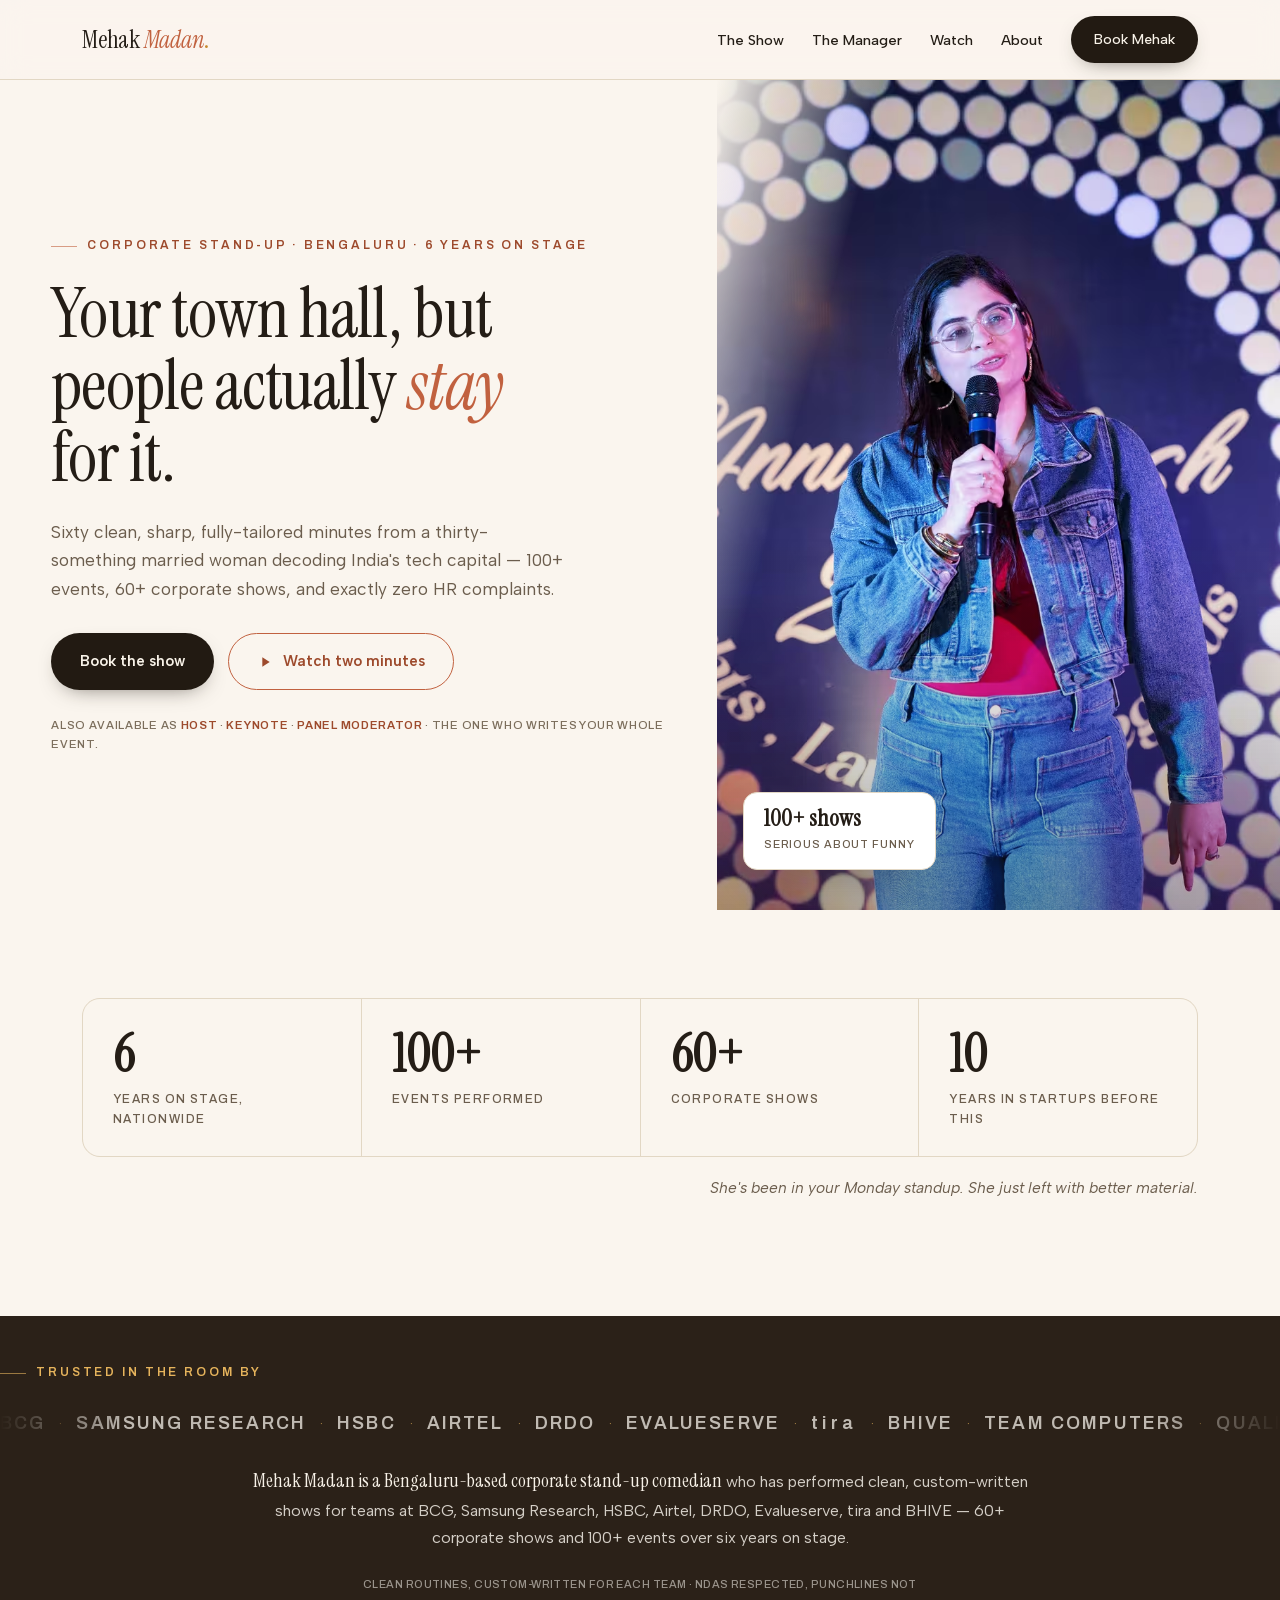
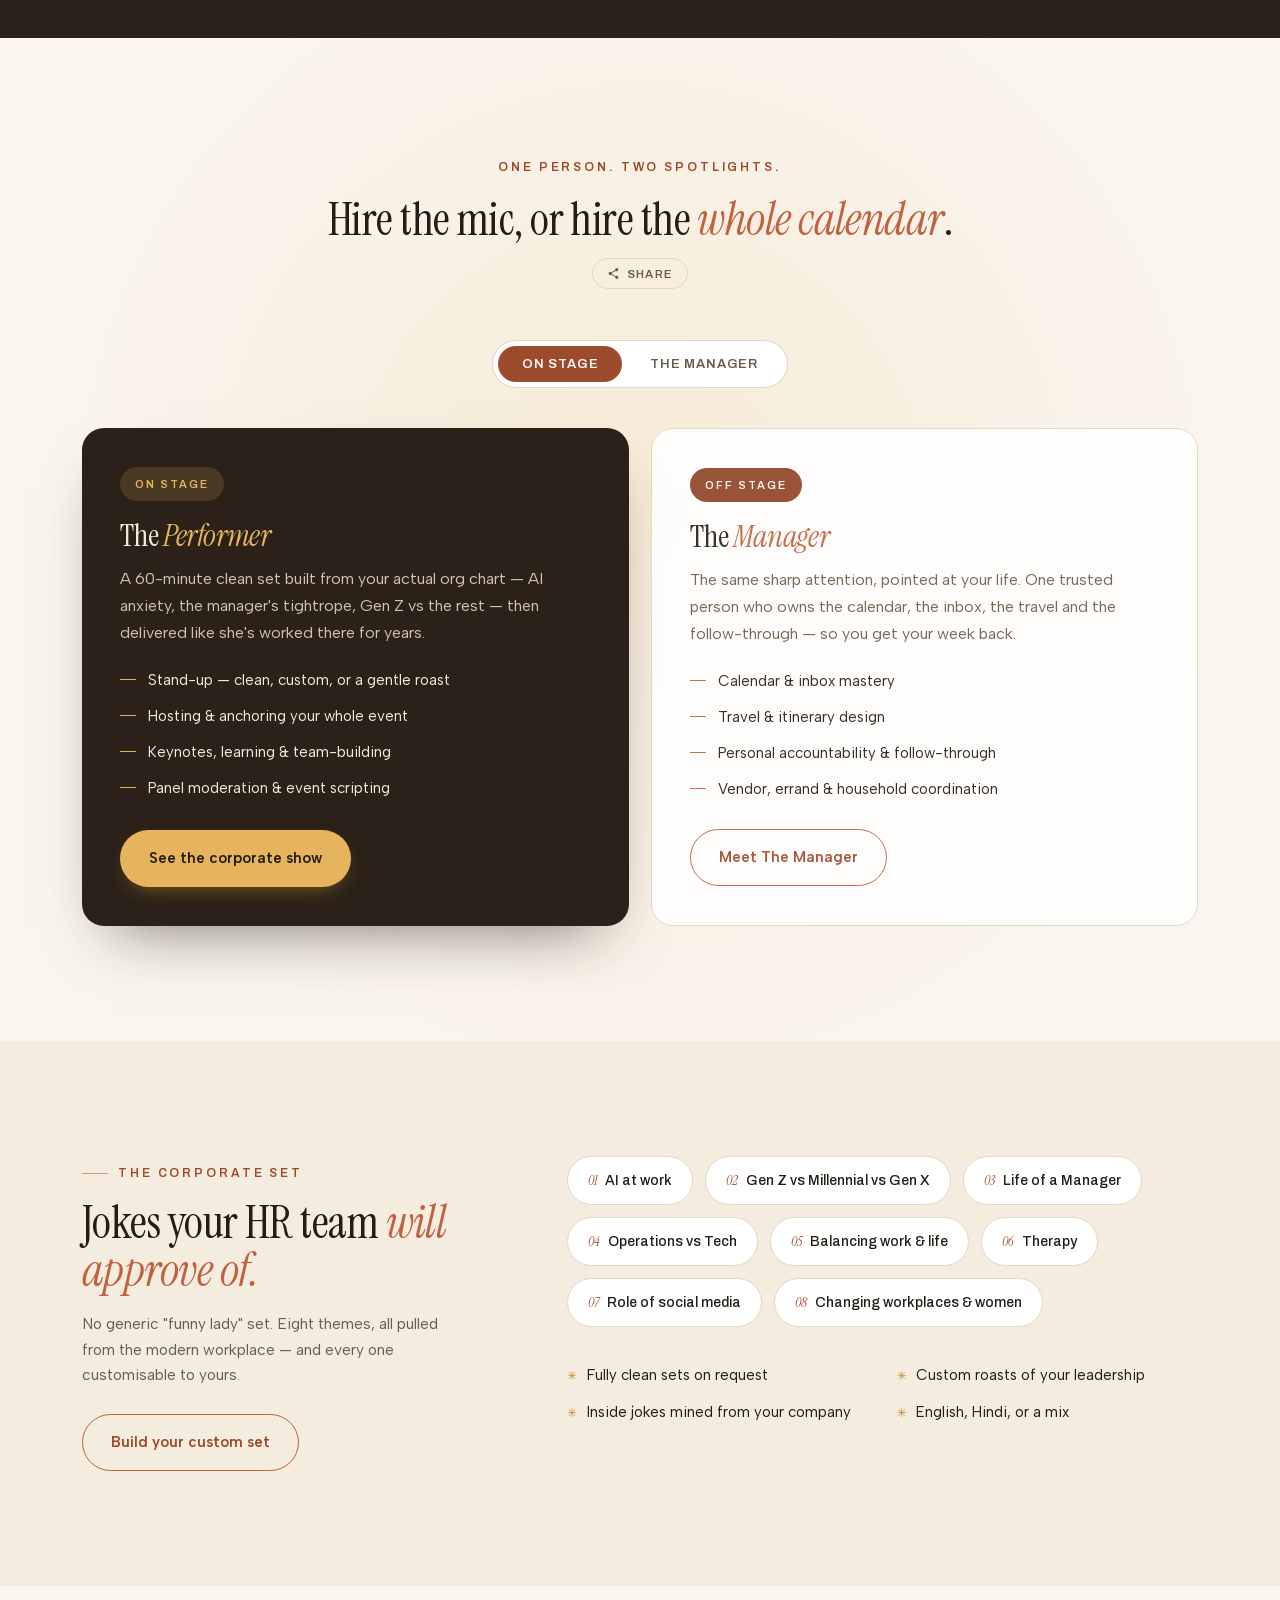
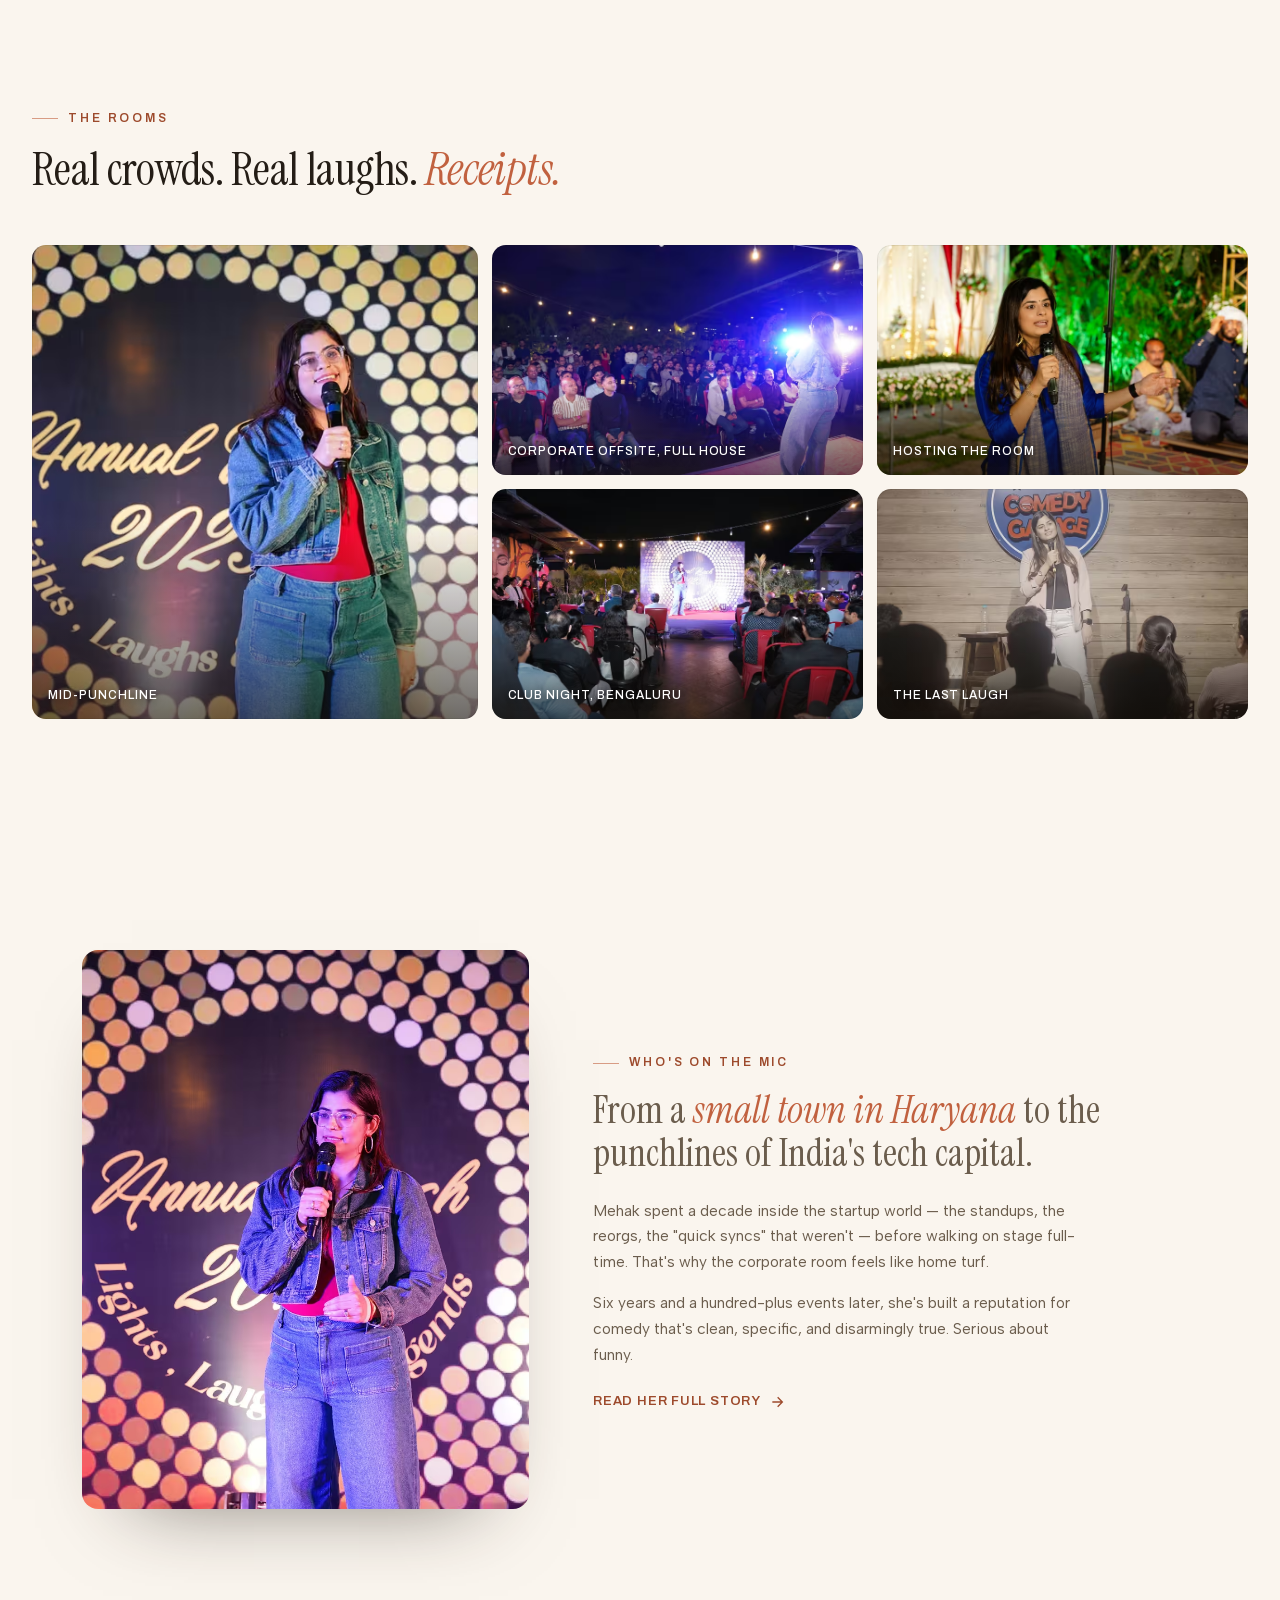
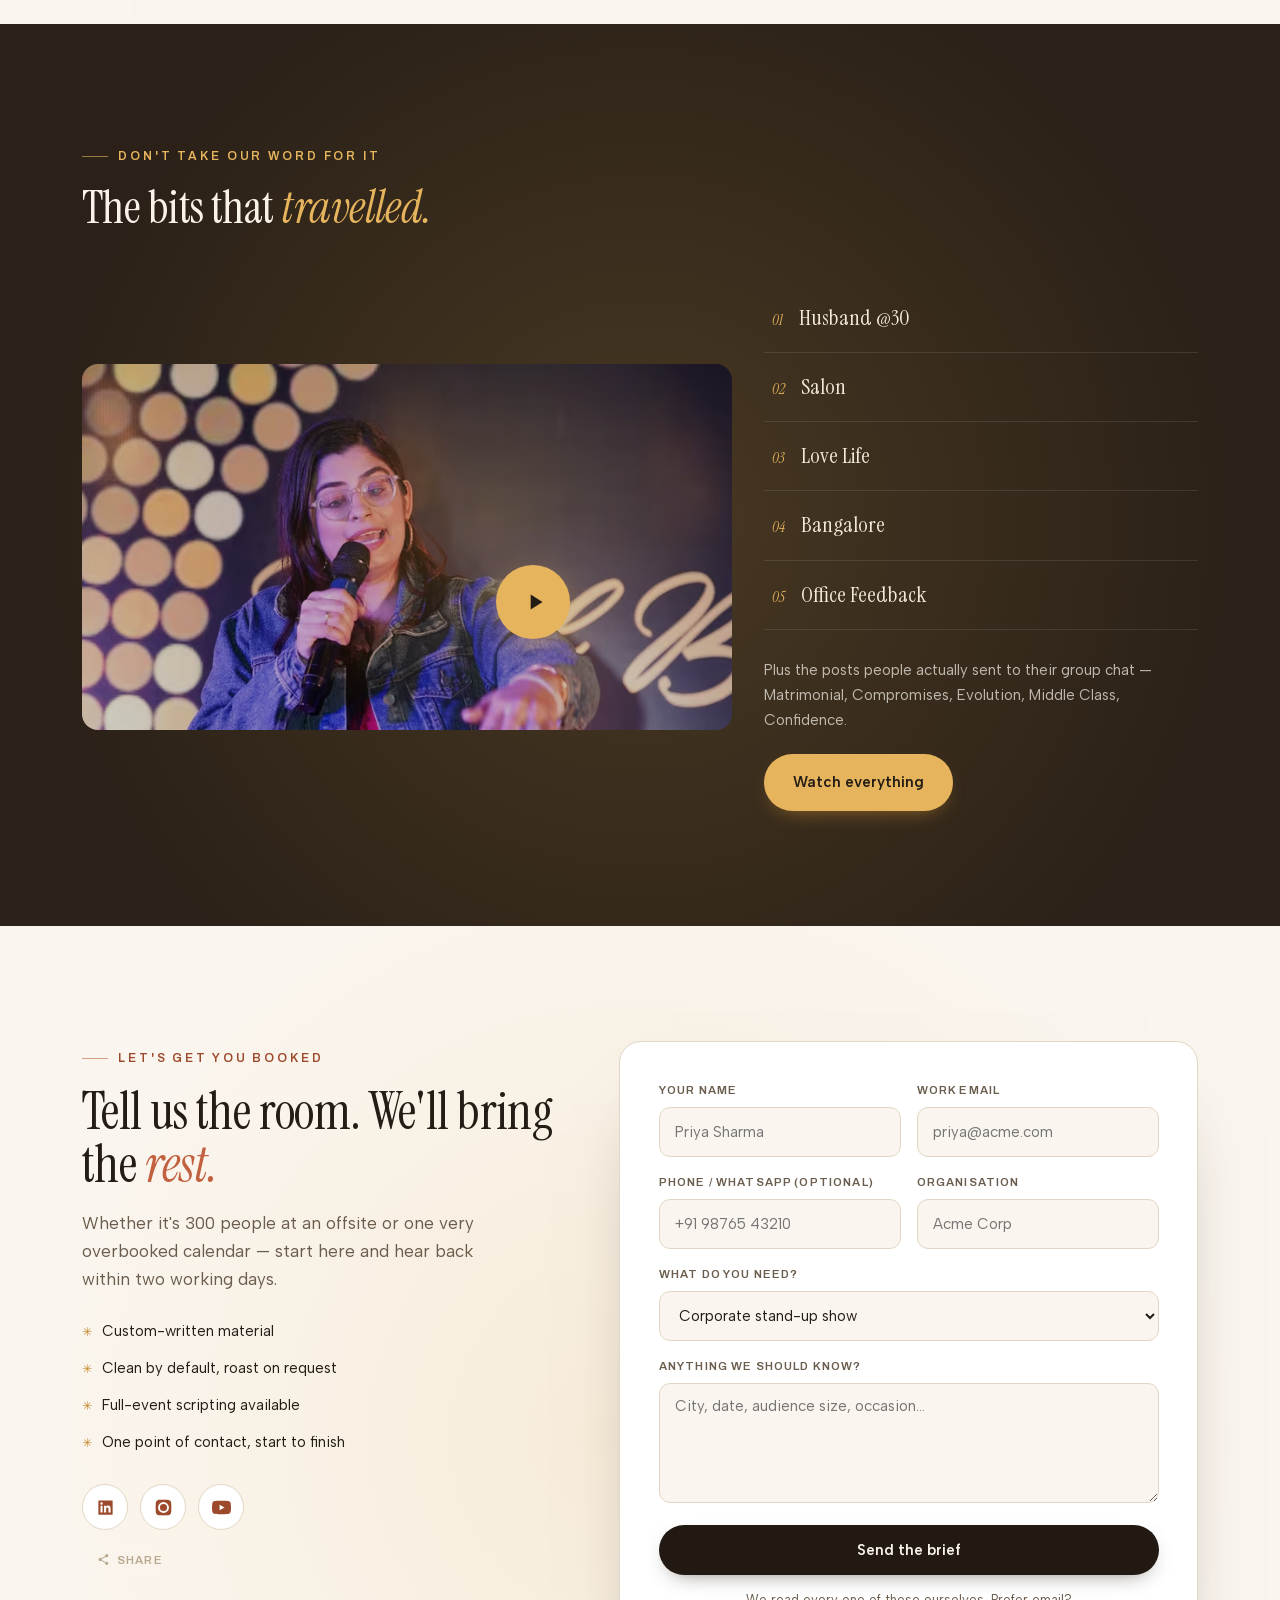
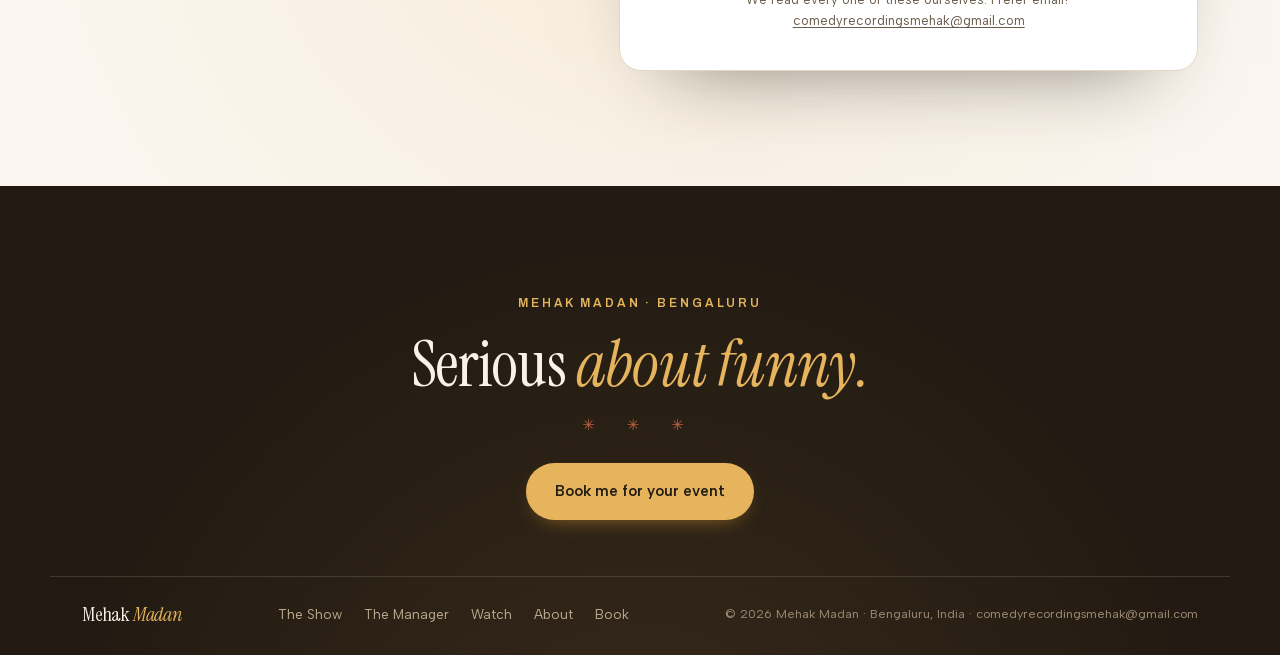
==== commit 8112f65a: "subset fonts to used glyphs, add AVIF and box-exact crops for phone hero/thumbnails/poster, stack in" ====
--- a/index.html
+++ b/index.html
@@ -20,7 +20,7 @@
 <link rel="icon" href="data:image/svg+xml,%3Csvg xmlns='http://www.w3.org/2000/svg' viewBox='0 0 32 32'%3E%3Crect width='32' height='32' rx='7' fill='%232b2118'/%3E%3Ctext x='16' y='23' font-family='Georgia,serif' font-size='20' font-style='italic' text-anchor='middle' fill='%23e6b45c'%3EM%3C/text%3E%3C/svg%3E"/>
 <link rel="preload" href="assets/fonts/instrument-serif-normal-latin.woff2" as="font" type="font/woff2" crossorigin/>
 <link rel="preload" href="assets/fonts/albert-sans-normal-latin.woff2" as="font" type="font/woff2" crossorigin/>
-<link rel="stylesheet" href="assets/site.css?v=2c67056d"/>
+<link rel="stylesheet" href="assets/site.css?v=0e80b34b"/>
 <script type="application/ld+json">
 {
   "@context": "https://schema.org",
@@ -111,7 +111,7 @@
     <p class="also">Also available as <b>host</b> · <b>keynote</b> · <b>panel moderator</b> · the one who writes your whole event.</p>
   </div>
   <div class="hero-photo">
-    <picture><source type="image/webp" srcset="assets/lib/p05-sm.webp 800w, assets/lib/p05.webp 933w" sizes="(max-width:900px) 100vw, 44vw"/><img src="assets/lib/p05.jpg" alt="Mehak Madan performing stand-up comedy, mic in hand" width="1000" height="1250" fetchpriority="high" decoding="async"/></picture>
+    <picture><source media="(max-width:900px)" type="image/avif" srcset="assets/lib/p05-m480.avif 480w, assets/lib/p05-m750.avif 750w, assets/lib/p05-m1080.avif 1080w" sizes="100vw"/><source media="(max-width:900px)" type="image/webp" srcset="assets/lib/p05-m480.webp 480w, assets/lib/p05-m750.webp 750w, assets/lib/p05-m1080.webp 1080w" sizes="100vw"/><source type="image/avif" srcset="assets/lib/p05-sm.avif 800w, assets/lib/p05.avif 933w" sizes="44vw"/><source type="image/webp" srcset="assets/lib/p05-sm.webp 800w, assets/lib/p05.webp 933w" sizes="44vw"/><img src="assets/lib/p05.jpg" alt="Mehak Madan performing stand-up comedy, mic in hand" width="1000" height="1250" fetchpriority="high" decoding="async"/></picture>
     <div class="hero-badge"><b>100+ shows</b><span>Serious about funny</span></div>
   </div>
 </section>
@@ -199,7 +199,7 @@
 
 <!-- ===================== TOPICS ===================== -->
 <section class="section" style="background:var(--bg-soft)" id="topics" aria-label="What she talks about">
-  <div class="wrap topics-grid" style="display:grid;grid-template-columns:.8fr 1.2fr;gap:clamp(40px,5vw,64px);align-items:start">
+  <div class="wrap cols-topics">
     <div class="reveal">
       <span class="kicker">The corporate set</span>
       <h2 style="font-size:var(--fs-h2);margin:16px 0 16px">Jokes your HR team <em class="serif-em">will approve of.</em></h2>
@@ -233,11 +233,11 @@
     <div class="section-head reveal"><span class="kicker">The rooms</span>
       <h2>Real crowds. Real laughs. <em class="serif-em">Receipts.</em></h2></div>
     <div class="gal-grid reveal">
-      <div class="frame"><div class="grad"></div><picture><source type="image/webp" srcset="assets/lib/p13-sm.webp 800w, assets/lib/p13.webp 1400w" sizes="(max-width:760px) calc(100vw - 64px), (max-width:1320px) 38vw, 472px"/><img src="assets/lib/p13.jpg" alt="Mehak on stage under the spotlight" loading="lazy"/></picture><span class="cap">Mid-punchline</span></div>
-      <div class="frame"><div class="grad"></div><picture><source type="image/webp" srcset="assets/lib/p16-sm.webp 800w, assets/lib/p16.webp 1400w" sizes="(max-width:760px) 50vw, (max-width:1320px) 31vw, 393px"/><img src="assets/lib/p16.jpg" alt="A full corporate audience laughing" loading="lazy"/></picture><span class="cap">Corporate offsite, full house</span></div>
-      <div class="frame"><div class="grad"></div><picture><source type="image/webp" srcset="assets/lib/p35-sm.webp 800w, assets/lib/p35.webp 1400w" sizes="(max-width:760px) 50vw, (max-width:1320px) 31vw, 393px"/><img src="assets/lib/p35.jpg" alt="Mehak hosting an event" loading="lazy"/></picture><span class="cap">Hosting the room</span></div>
-      <div class="frame"><div class="grad"></div><picture><source type="image/webp" srcset="assets/lib/p20-sm.webp 800w, assets/lib/p20.webp 1400w" sizes="(max-width:760px) 50vw, (max-width:1320px) 31vw, 393px"/><img src="assets/lib/p20.jpg" alt="Evening crowd watching the show" loading="lazy"/></picture><span class="cap">Club night, Bengaluru</span></div>
-      <div class="frame"><div class="grad"></div><picture><source type="image/webp" srcset="assets/lib/p47-sm.webp 800w, assets/lib/p47.webp 1400w" sizes="(max-width:760px) 50vw, (max-width:1320px) 31vw, 393px"/><img src="assets/lib/p47.jpg" alt="Mehak at a comedy club" loading="lazy"/></picture><span class="cap">The last laugh</span></div>
+      <div class="frame"><div class="grad"></div><picture><source type="image/avif" srcset="assets/lib/p13-sm.avif 800w, assets/lib/p13.avif 1400w" sizes="(max-width:760px) calc(100vw - 64px), (max-width:1320px) 38vw, 472px"/><source type="image/webp" srcset="assets/lib/p13-sm.webp 800w, assets/lib/p13.webp 1400w" sizes="(max-width:760px) calc(100vw - 64px), (max-width:1320px) 38vw, 472px"/><img src="assets/lib/p13.jpg" alt="Mehak on stage under the spotlight" loading="lazy"/></picture><span class="cap">Mid-punchline</span></div>
+      <div class="frame"><div class="grad"></div><picture><source type="image/avif" srcset="assets/lib/p16-sm.avif 800w, assets/lib/p16.avif 1400w" sizes="(max-width:760px) 50vw, (max-width:1320px) 31vw, 393px"/><source type="image/webp" srcset="assets/lib/p16-sm.webp 800w, assets/lib/p16.webp 1400w" sizes="(max-width:760px) 50vw, (max-width:1320px) 31vw, 393px"/><img src="assets/lib/p16.jpg" alt="A full corporate audience laughing" loading="lazy"/></picture><span class="cap">Corporate offsite, full house</span></div>
+      <div class="frame"><div class="grad"></div><picture><source type="image/avif" srcset="assets/lib/p35-sm.avif 800w, assets/lib/p35.avif 1400w" sizes="(max-width:760px) 50vw, (max-width:1320px) 31vw, 393px"/><source type="image/webp" srcset="assets/lib/p35-sm.webp 800w, assets/lib/p35.webp 1400w" sizes="(max-width:760px) 50vw, (max-width:1320px) 31vw, 393px"/><img src="assets/lib/p35.jpg" alt="Mehak hosting an event" loading="lazy"/></picture><span class="cap">Hosting the room</span></div>
+      <div class="frame"><div class="grad"></div><picture><source type="image/avif" srcset="assets/lib/p20-sm.avif 800w, assets/lib/p20.avif 1400w" sizes="(max-width:760px) 50vw, (max-width:1320px) 31vw, 393px"/><source type="image/webp" srcset="assets/lib/p20-sm.webp 800w, assets/lib/p20.webp 1400w" sizes="(max-width:760px) 50vw, (max-width:1320px) 31vw, 393px"/><img src="assets/lib/p20.jpg" alt="Evening crowd watching the show" loading="lazy"/></picture><span class="cap">Club night, Bengaluru</span></div>
+      <div class="frame"><div class="grad"></div><picture><source type="image/avif" srcset="assets/lib/p47-sm.avif 800w, assets/lib/p47.avif 1400w" sizes="(max-width:760px) 50vw, (max-width:1320px) 31vw, 393px"/><source type="image/webp" srcset="assets/lib/p47-sm.webp 800w, assets/lib/p47.webp 1400w" sizes="(max-width:760px) 50vw, (max-width:1320px) 31vw, 393px"/><img src="assets/lib/p47.jpg" alt="Mehak at a comedy club" loading="lazy"/></picture><span class="cap">The last laugh</span></div>
     </div>
   </div>
 </section>
@@ -245,7 +245,7 @@
 <!-- ===================== ABOUT TEASER ===================== -->
 <section class="section" aria-label="About Mehak">
   <div class="wrap about-teaser">
-    <div class="portrait reveal"><picture><source type="image/webp" srcset="assets/lib/p10-sm.webp 800w, assets/lib/p10.webp 933w" sizes="(max-width:900px) calc(100vw - 64px), (max-width:1180px) 38vw, 444px"/><img src="assets/lib/p10.jpg" alt="Portrait of Mehak Madan" loading="lazy"/></picture></div>
+    <div class="portrait reveal"><picture><source type="image/avif" srcset="assets/lib/p10-sm.avif 800w, assets/lib/p10.avif 933w" sizes="(max-width:900px) calc(100vw - 64px), (max-width:1180px) 38vw, 444px"/><source type="image/webp" srcset="assets/lib/p10-sm.webp 800w, assets/lib/p10.webp 933w" sizes="(max-width:900px) calc(100vw - 64px), (max-width:1180px) 38vw, 444px"/><img src="assets/lib/p10.jpg" alt="Portrait of Mehak Madan" loading="lazy"/></picture></div>
     <div class="reveal" data-d="1">
       <span class="kicker">Who's on the mic</span>
       <p class="pull" style="margin-top:16px">From a <em>small town in Haryana</em> to the punchlines of India's tech capital.</p>
@@ -266,7 +266,7 @@
     <div class="watch-teaser">
       <a class="poster reveal" href="watch.html" aria-label="Watch Mehak's reels">
         <div class="glow"></div>
-        <picture><source type="image/webp" srcset="assets/lib/p34-sm.webp 800w, assets/lib/p34.webp 933w" sizes="(max-width:900px) calc(100vw - 64px), (max-width:1180px) 56vw, 650px"/><img src="assets/lib/p34.jpg" alt="Still from a live comedy set" loading="lazy"/></picture>
+        <picture><source type="image/avif" srcset="assets/lib/p34-v750.avif 750w, assets/lib/p34-v1300.avif 1300w" sizes="(max-width:900px) calc(100vw - 64px), (max-width:1180px) 56vw, 650px"/><source type="image/webp" srcset="assets/lib/p34-v750.webp 750w, assets/lib/p34-v1300.webp 1300w" sizes="(max-width:900px) calc(100vw - 64px), (max-width:1180px) 56vw, 650px"/><img src="assets/lib/p34.jpg" alt="Still from a live comedy set" loading="lazy"/></picture>
         <span class="wplay"><svg viewBox="0 0 24 24"><path d="M8 5v14l11-7z"/></svg></span>
       </a>
       <div class="reveal" data-d="1">
--- a/assets/site.css
+++ b/assets/site.css
@@ -4,23 +4,23 @@
 @font-face{font-family:'Albert Sans';font-style:italic;font-weight:400 500;font-display:swap;
   src:url(fonts/albert-sans-italic-latin-ext.woff2) format('woff2');unicode-range:U+0100-02BA, U+02BD-02C5, U+02C7-02CC, U+02CE-02D7, U+02DD-02FF, U+0304, U+0308, U+0329, U+1D00-1DBF, U+1E00-1E9F, U+1EF2-1EFF, U+2020, U+20A0-20AB, U+20AD-20C0, U+2113, U+2C60-2C7F, U+A720-A7FF}
 @font-face{font-family:'Albert Sans';font-style:italic;font-weight:400 500;font-display:swap;
-  src:url(fonts/albert-sans-italic-latin.woff2) format('woff2');unicode-range:U+0000-00FF, U+0131, U+0152-0153, U+02BB-02BC, U+02C6, U+02DA, U+02DC, U+0304, U+0308, U+0329, U+2000-206F, U+20AC, U+2122, U+2191, U+2193, U+2212, U+2215, U+FEFF, U+FFFD}
+  src:url(fonts/albert-sans-italic-latin.woff2) format('woff2');unicode-range:U+0020-007E,U+00A0,U+00A9,U+00B7,U+2013-2014,U+2018-2019,U+201C-201D,U+2022,U+2026,U+20AC,U+2122}
 @font-face{font-family:'Albert Sans';font-style:normal;font-weight:400 700;font-display:swap;
   src:url(fonts/albert-sans-normal-latin-ext.woff2) format('woff2');unicode-range:U+0100-02BA, U+02BD-02C5, U+02C7-02CC, U+02CE-02D7, U+02DD-02FF, U+0304, U+0308, U+0329, U+1D00-1DBF, U+1E00-1E9F, U+1EF2-1EFF, U+2020, U+20A0-20AB, U+20AD-20C0, U+2113, U+2C60-2C7F, U+A720-A7FF}
 @font-face{font-family:'Albert Sans';font-style:normal;font-weight:400 700;font-display:swap;
-  src:url(fonts/albert-sans-normal-latin.woff2) format('woff2');unicode-range:U+0000-00FF, U+0131, U+0152-0153, U+02BB-02BC, U+02C6, U+02DA, U+02DC, U+0304, U+0308, U+0329, U+2000-206F, U+20AC, U+2122, U+2191, U+2193, U+2212, U+2215, U+FEFF, U+FFFD}
+  src:url(fonts/albert-sans-normal-latin.woff2) format('woff2');unicode-range:U+0020-007E,U+00A0,U+00A9,U+00B7,U+2013-2014,U+2018-2019,U+201C-201D,U+2022,U+2026,U+20AC,U+2122}
 @font-face{font-family:'Archivo';font-style:normal;font-weight:500 700;font-display:swap;
   src:url(fonts/archivo-normal-latin-ext.woff2) format('woff2');unicode-range:U+0100-02BA, U+02BD-02C5, U+02C7-02CC, U+02CE-02D7, U+02DD-02FF, U+0304, U+0308, U+0329, U+1D00-1DBF, U+1E00-1E9F, U+1EF2-1EFF, U+2020, U+20A0-20AB, U+20AD-20C0, U+2113, U+2C60-2C7F, U+A720-A7FF}
 @font-face{font-family:'Archivo';font-style:normal;font-weight:500 700;font-display:swap;
-  src:url(fonts/archivo-normal-latin.woff2) format('woff2');unicode-range:U+0000-00FF, U+0131, U+0152-0153, U+02BB-02BC, U+02C6, U+02DA, U+02DC, U+0304, U+0308, U+0329, U+2000-206F, U+20AC, U+2122, U+2191, U+2193, U+2212, U+2215, U+FEFF, U+FFFD}
+  src:url(fonts/archivo-normal-latin.woff2) format('woff2');unicode-range:U+0020-007E,U+00A0,U+00A9,U+00B7,U+2013-2014,U+2018-2019,U+201C-201D,U+2022,U+2026,U+20AC,U+2122}
 @font-face{font-family:'Instrument Serif';font-style:italic;font-weight:400;font-display:swap;
   src:url(fonts/instrument-serif-italic-latin-ext.woff2) format('woff2');unicode-range:U+0100-02BA, U+02BD-02C5, U+02C7-02CC, U+02CE-02D7, U+02DD-02FF, U+0304, U+0308, U+0329, U+1D00-1DBF, U+1E00-1E9F, U+1EF2-1EFF, U+2020, U+20A0-20AB, U+20AD-20C0, U+2113, U+2C60-2C7F, U+A720-A7FF}
 @font-face{font-family:'Instrument Serif';font-style:italic;font-weight:400;font-display:swap;
-  src:url(fonts/instrument-serif-italic-latin.woff2) format('woff2');unicode-range:U+0000-00FF, U+0131, U+0152-0153, U+02BB-02BC, U+02C6, U+02DA, U+02DC, U+0304, U+0308, U+0329, U+2000-206F, U+20AC, U+2122, U+2191, U+2193, U+2212, U+2215, U+FEFF, U+FFFD}
+  src:url(fonts/instrument-serif-italic-latin.woff2) format('woff2');unicode-range:U+0020-007E,U+00A0,U+00A9,U+00B7,U+2013-2014,U+2018-2019,U+201C-201D,U+2022,U+2026,U+20AC,U+2122}
 @font-face{font-family:'Instrument Serif';font-style:normal;font-weight:400;font-display:swap;
   src:url(fonts/instrument-serif-normal-latin-ext.woff2) format('woff2');unicode-range:U+0100-02BA, U+02BD-02C5, U+02C7-02CC, U+02CE-02D7, U+02DD-02FF, U+0304, U+0308, U+0329, U+1D00-1DBF, U+1E00-1E9F, U+1EF2-1EFF, U+2020, U+20A0-20AB, U+20AD-20C0, U+2113, U+2C60-2C7F, U+A720-A7FF}
 @font-face{font-family:'Instrument Serif';font-style:normal;font-weight:400;font-display:swap;
-  src:url(fonts/instrument-serif-normal-latin.woff2) format('woff2');unicode-range:U+0000-00FF, U+0131, U+0152-0153, U+02BB-02BC, U+02C6, U+02DA, U+02DC, U+0304, U+0308, U+0329, U+2000-206F, U+20AC, U+2122, U+2191, U+2193, U+2212, U+2215, U+FEFF, U+FFFD}
+  src:url(fonts/instrument-serif-normal-latin.woff2) format('woff2');unicode-range:U+0020-007E,U+00A0,U+00A9,U+00B7,U+2013-2014,U+2018-2019,U+201C-201D,U+2022,U+2026,U+20AC,U+2122}
 
 /* ============================================================
    Mehak Madan — "Warm Editorial Playbill · Spotlight"
@@ -118,7 +118,11 @@
 
 /* ---------- header / nav (shared) ---------- */
 header.site{position:sticky;top:0;z-index:80;background:rgba(250,245,238,.82);
-  backdrop-filter:blur(14px) saturate(1.2);border-bottom:1px solid var(--line)}
+  backdrop-filter:blur(14px) saturate(1.2);border-bottom:1px solid var(--line);
+  /* backdrop-filter makes this header the containing block of the phone nav drawer, which parks at
+     translateX(100%) — past the header's right edge. Clip that sideways overhang so it can't widen the
+     page (it let every page be dragged ~300px sideways); y stays visible so the open drawer is full height. */
+  overflow-x:clip}
 .nav{display:flex;align-items:center;justify-content:space-between;
   padding:16px 32px;max-width:var(--wrap);margin:0 auto}
 .brand{font-family:var(--serif);font-size:24px;color:var(--ink);letter-spacing:-.01em;line-height:1}
@@ -630,6 +634,13 @@
 .wordmarks .mk{font-family:var(--mono);font-weight:600;font-size:17px;letter-spacing:.1em;text-transform:uppercase;color:#8d7c66}
 .wordmarks .sep{color:var(--accent);opacity:.55}
 
+/* two-column content splits (index "The corporate set", comedy "The set" / "The material").
+   These used to be inline styles, which no media query can override, so they never stacked on phones. */
+.cols-topics,.cols-set{display:grid;gap:clamp(40px,5vw,64px)}
+.cols-topics{grid-template-columns:.8fr 1.2fr;align-items:start}
+.cols-set{grid-template-columns:.95fr 1.05fr;align-items:center}
+@media (max-width:900px){.cols-topics,.cols-set{grid-template-columns:1fr;gap:32px}}
+
 @media (max-width:900px){
   .ph-grid,.rundown-grid,.watch-teaser{grid-template-columns:1fr}
   .format-grid{grid-template-columns:1fr}
@@ -657,8 +668,8 @@
   .nav-links{position:fixed;top:0;right:0;height:100vh;height:100dvh;width:min(80vw,320px);
     flex-direction:column;align-items:flex-start;gap:8px;background:var(--bg);padding:96px 28px 40px;
     box-shadow:-30px 0 60px -30px rgba(36,29,22,.5);
-    transform:translateX(100%);transition:transform .4s var(--ease);z-index:90}
-  .nav-links.open{transform:translateX(0)}
+    transform:translateX(100%);transition:transform .4s var(--ease),visibility 0s .4s;visibility:hidden;z-index:90}
+  .nav-links.open{transform:translateX(0);visibility:visible;transition:transform .4s var(--ease)}  /* closed drawer: out of tab order once it has slid away */
   .nav-links a{font-size:18px;padding:8px 0}
   .nav-links .btn{margin-top:10px}
   .nav-toggle{display:inline-flex;z-index:95}
@@ -693,4 +704,5 @@
 .keyfacts>div{display:grid;grid-template-columns:150px 1fr;gap:20px;padding:14px 4px;border-bottom:1px solid var(--line)}
 .keyfacts dt{font-family:var(--mono);font-size:11.5px;font-weight:600;letter-spacing:.12em;text-transform:uppercase;color:var(--ink-soft)}
 .keyfacts dd{font-size:16px;color:var(--ink)}
-@media (max-width:600px){.keyfacts>div{grid-template-columns:1fr;gap:2px}}
+@media (max-width:600px){.keyfacts>div{grid-template-columns:1fr;gap:2px}
+  .venue-marks span{white-space:normal}}  /* "GUFTAGOO COMEDY CLUB" in tracked caps is 359px; let long names wrap on small phones */
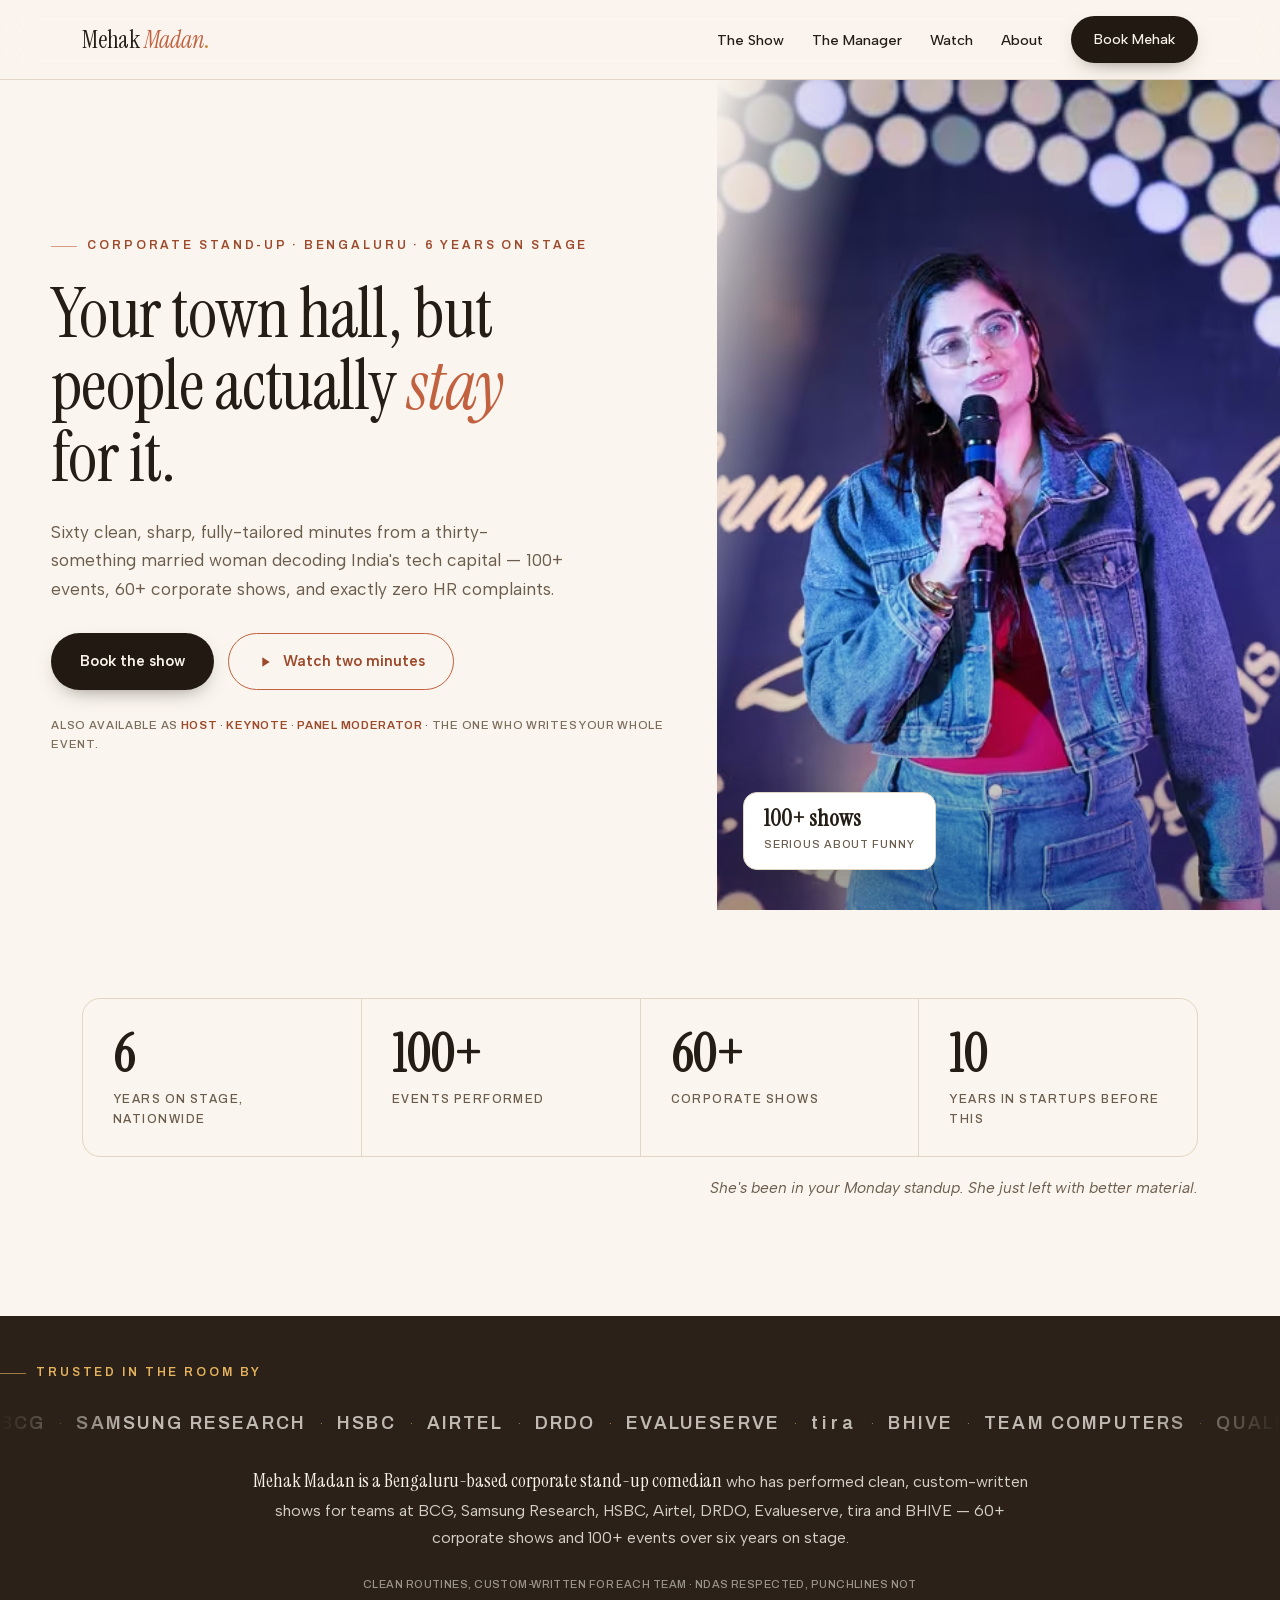
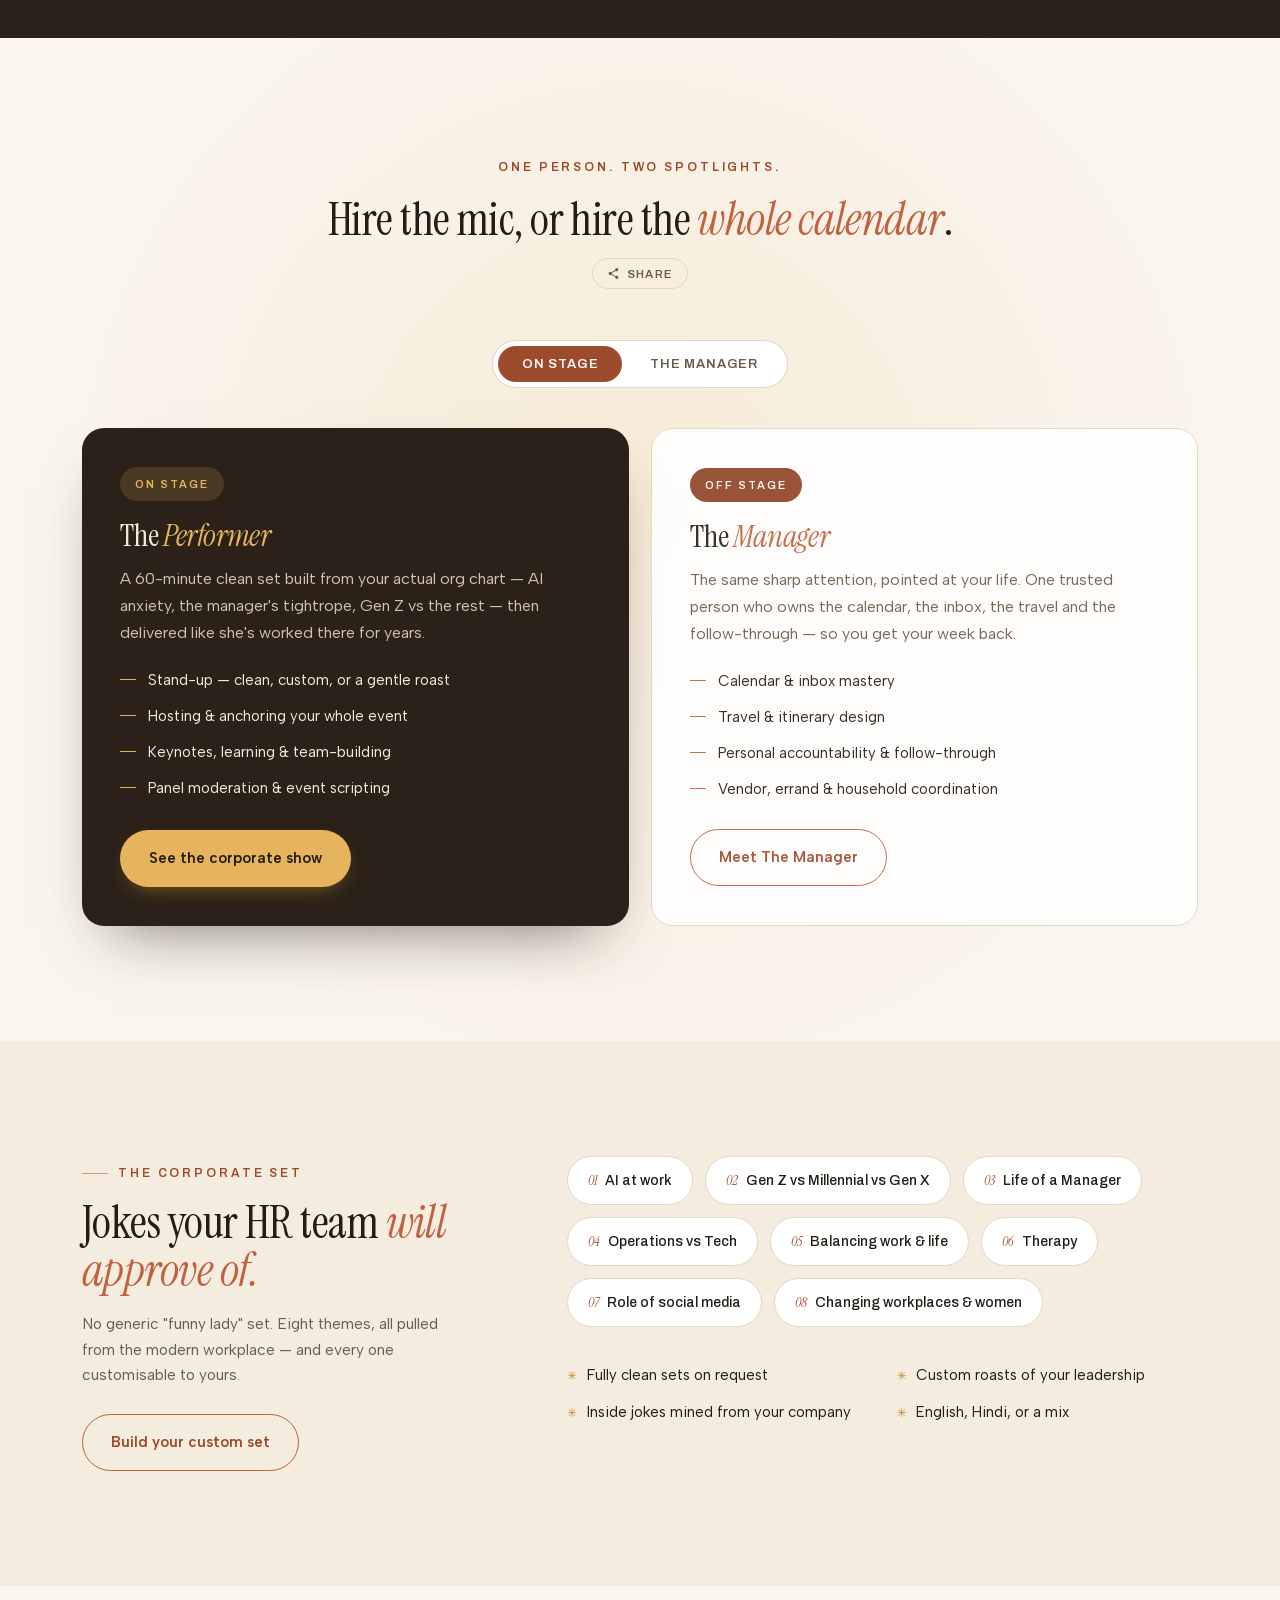
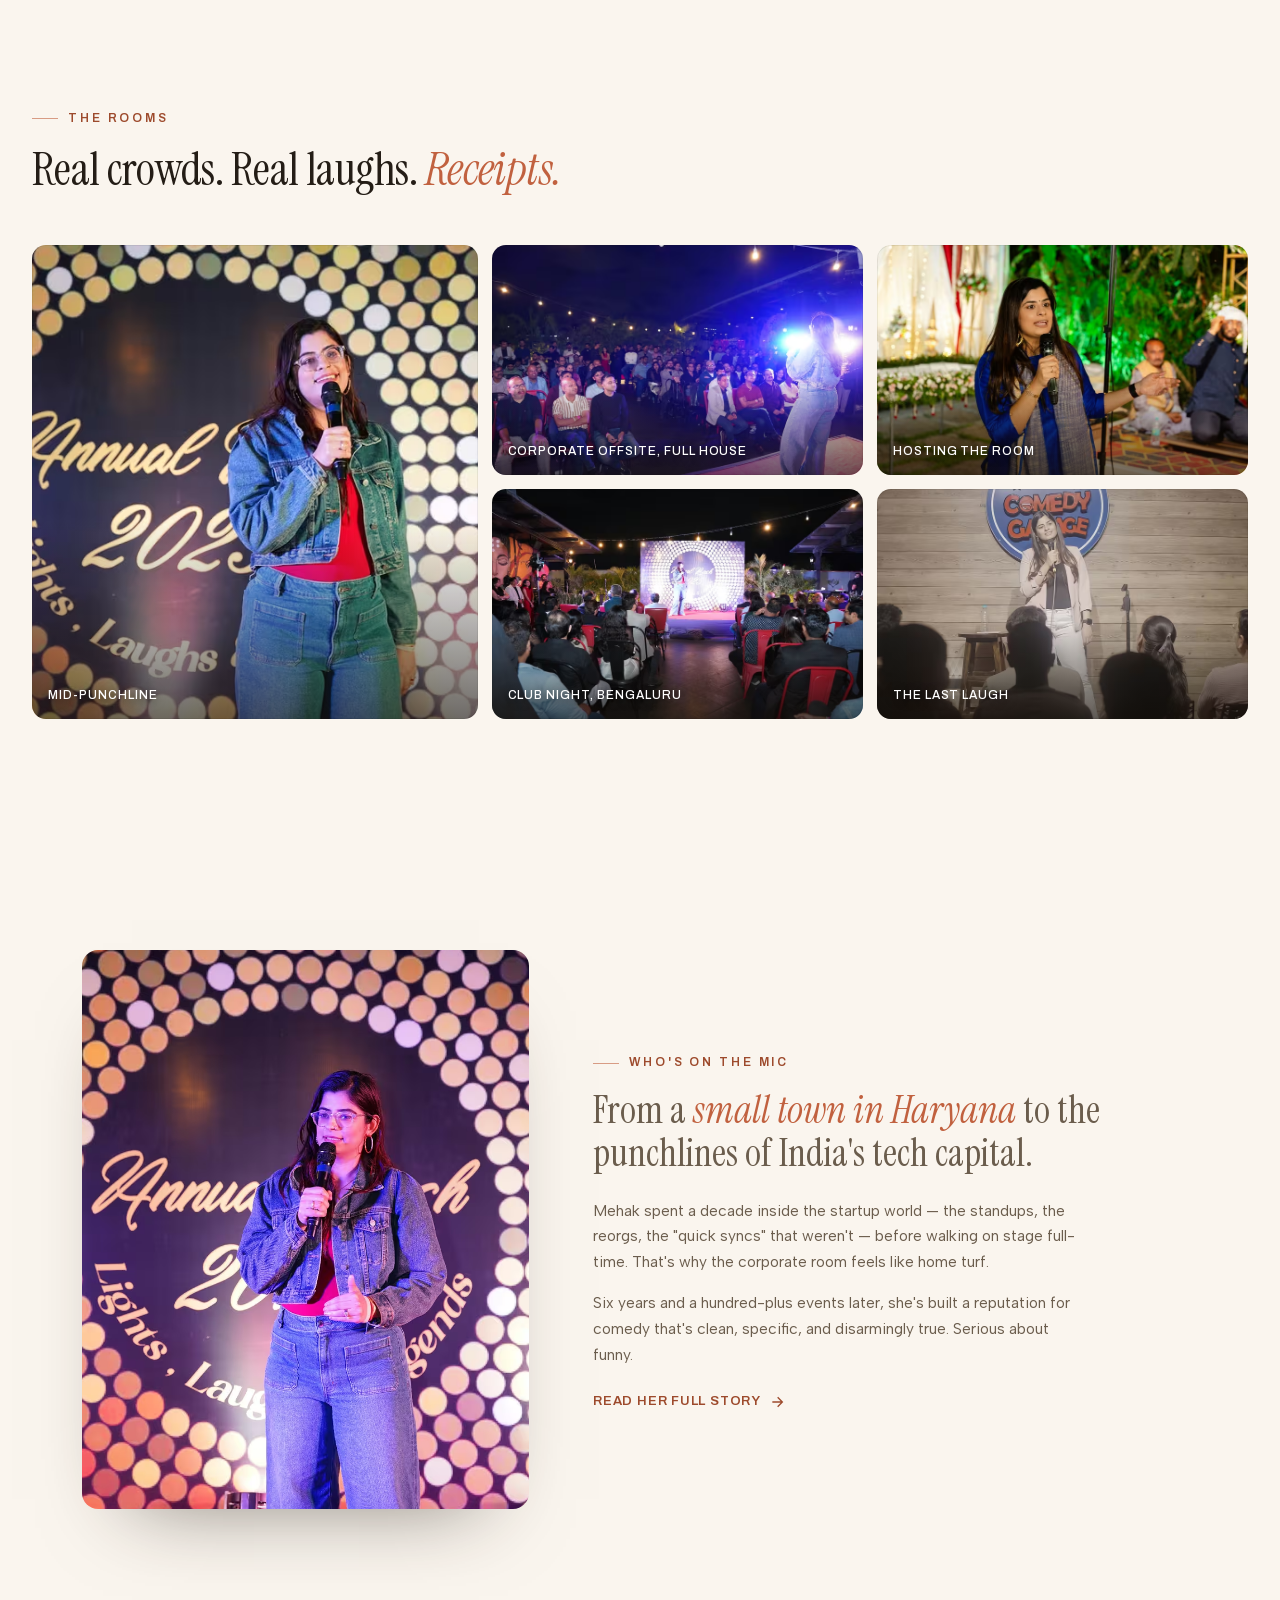
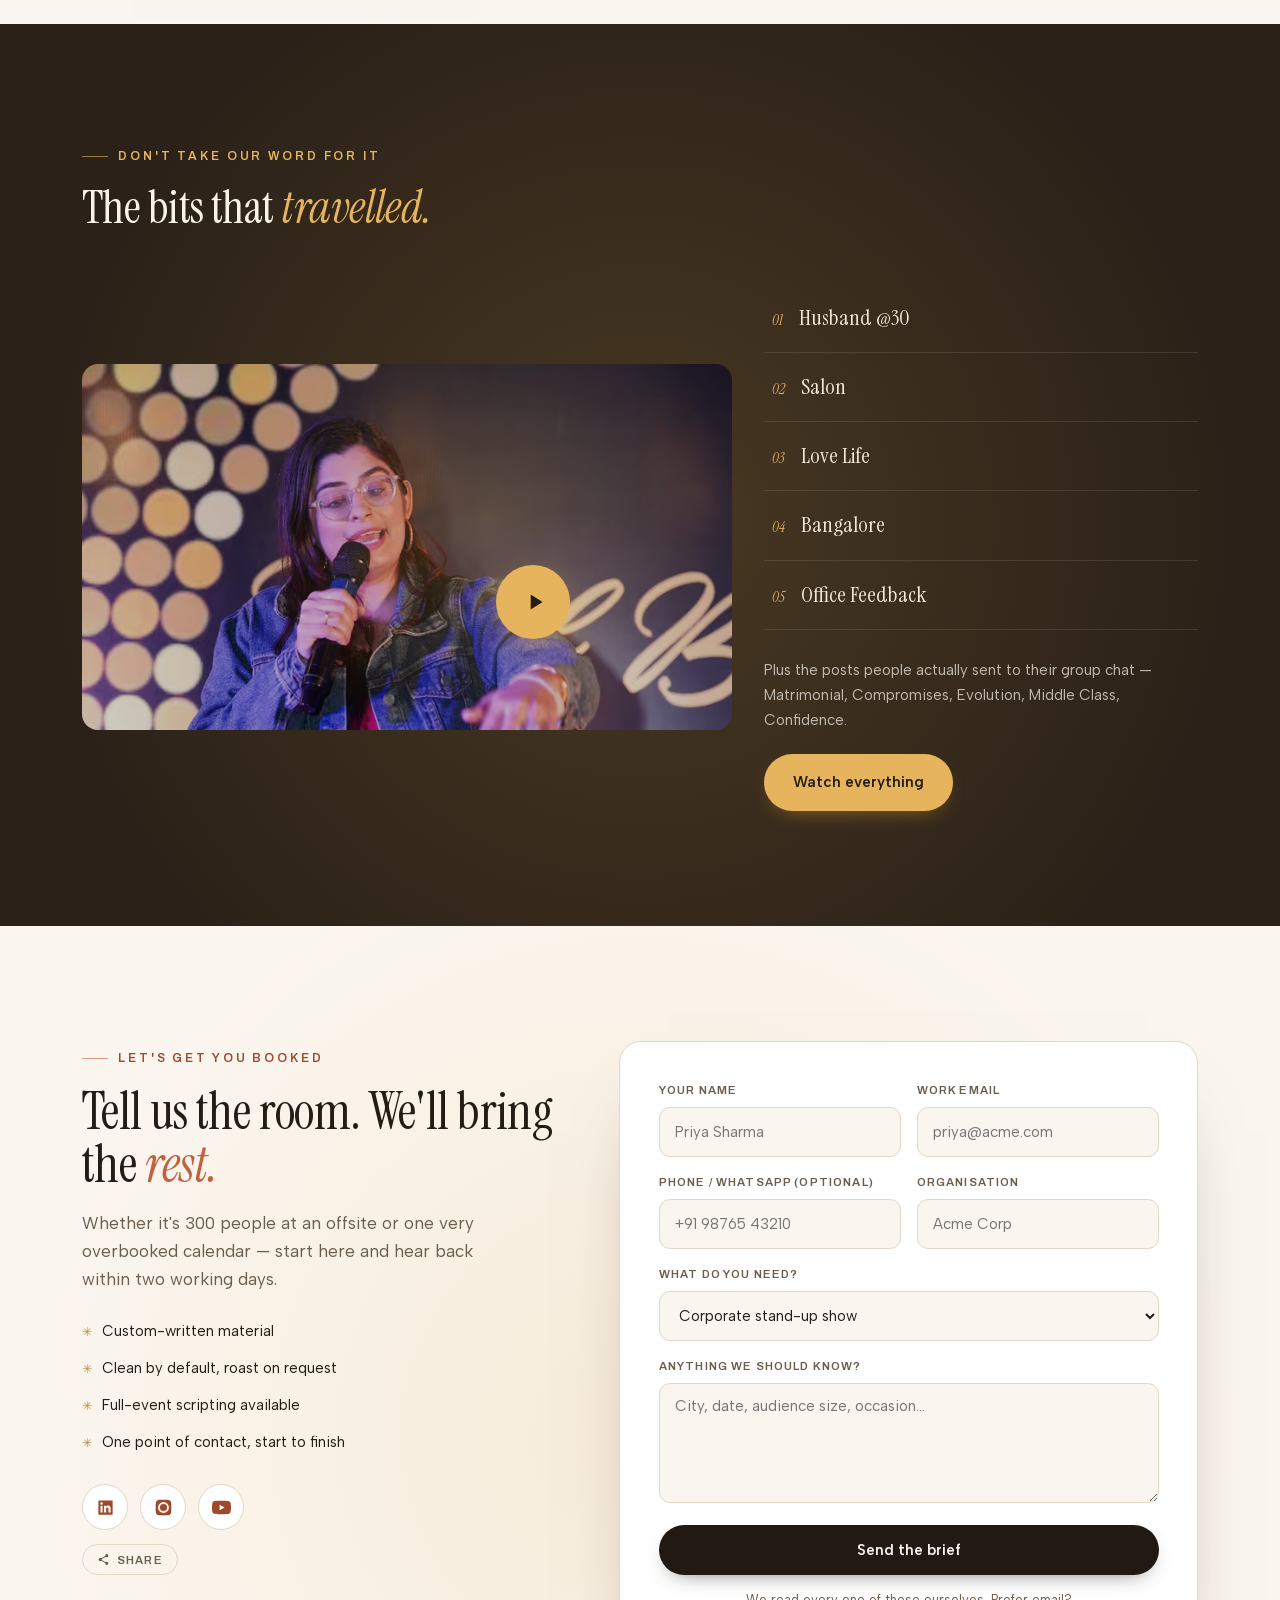
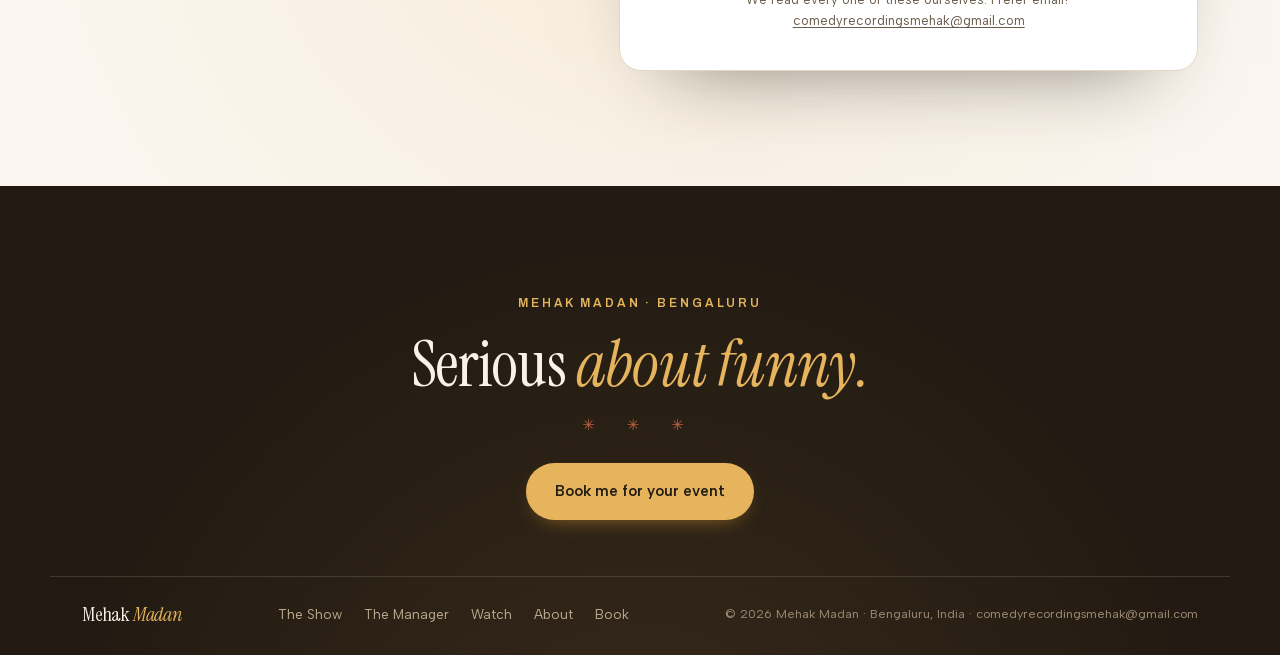
==== commit 32aef53e: "raise small accent text and gold CTA hover to WCAG AA, drop share-button rule that assumed a dark se" ====
--- a/index.html
+++ b/index.html
@@ -20,7 +20,7 @@
 <link rel="icon" href="data:image/svg+xml,%3Csvg xmlns='http://www.w3.org/2000/svg' viewBox='0 0 32 32'%3E%3Crect width='32' height='32' rx='7' fill='%232b2118'/%3E%3Ctext x='16' y='23' font-family='Georgia,serif' font-size='20' font-style='italic' text-anchor='middle' fill='%23e6b45c'%3EM%3C/text%3E%3C/svg%3E"/>
 <link rel="preload" href="assets/fonts/instrument-serif-normal-latin.woff2" as="font" type="font/woff2" crossorigin/>
 <link rel="preload" href="assets/fonts/albert-sans-normal-latin.woff2" as="font" type="font/woff2" crossorigin/>
-<link rel="stylesheet" href="assets/site.css?v=0e80b34b"/>
+<link rel="stylesheet" href="assets/site.css?v=a1f71007"/>
 <script type="application/ld+json">
 {
   "@context": "https://schema.org",
--- a/assets/site.css
+++ b/assets/site.css
@@ -112,7 +112,7 @@
 .btn-line{background:transparent;color:var(--accent-deep);border-color:var(--accent)}
 .btn-line:hover{background:rgba(193,97,63,.08);color:var(--accent-deep);transform:translateY(-2px)}
 .btn-gold{background:var(--marigold);color:#241d16;box-shadow:0 8px 22px -12px rgba(198,138,46,.9)}
-.btn-gold:hover{background:#f0c470;transform:translateY(-2px);box-shadow:0 16px 34px -14px rgba(198,138,46,.9)}
+.btn-gold:hover{background:#f0c470;color:#241d16;transform:translateY(-2px);box-shadow:0 16px 34px -14px rgba(198,138,46,.9)}
 .btn-ghost{background:transparent;border-color:rgba(255,255,255,.28);color:var(--stage-ink)}
 .btn-ghost:hover{border-color:var(--marigold);color:#fff;transform:translateY(-2px)}
 
@@ -303,8 +303,6 @@
   border:1px solid var(--line);transition:border-color .25s,color .25s,background .25s}
 .share-sec:hover{border-color:var(--accent);color:var(--ink)}
 .share-sec svg{width:13px;height:13px;fill:currentColor}
-.stage .share-sec,.booking .share-sec{color:#b8a98f;border-color:rgba(255,255,255,.18)}
-.stage .share-sec:hover,.booking .share-sec:hover{color:#f8f2e8;border-color:var(--marigold)}
 
 .toast{position:fixed;left:50%;bottom:26px;z-index:200;transform:translateX(-50%) translateY(14px);
   opacity:0;pointer-events:none;transition:opacity .3s,transform .3s var(--ease);
@@ -562,13 +560,13 @@
   border-radius:16px;padding:22px 22px 20px;cursor:pointer;font-family:var(--sans);
   transition:border-color .25s,transform .25s var(--ease),box-shadow .25s;display:flex;flex-direction:column;gap:7px}
 .format-card:hover{transform:translateY(-3px);border-color:var(--line-2);box-shadow:0 16px 34px -22px rgba(36,29,22,.5)}
-.format-card .n{font-family:var(--serif);font-style:italic;font-size:16px;color:var(--accent)}
+.format-card .n{font-family:var(--serif);font-style:italic;font-size:16px;color:var(--accent-deep)}
 .format-card .fc-title{display:block;font-family:var(--serif);font-weight:400;font-size:21px;line-height:1.04;color:var(--ink);letter-spacing:-.01em}
 .format-card p{font-size:14px;color:var(--ink-soft);line-height:1.5}
 .format-card .add{margin-top:6px;font-family:var(--mono);font-size:11px;font-weight:600;letter-spacing:.1em;
   text-transform:uppercase;color:var(--accent-deep);display:inline-flex;align-items:center;gap:6px}
 .format-card.on{border-color:var(--accent);background:#fffaf6}
-.format-card.on .add{color:var(--accent)}
+.format-card.on .add{color:var(--accent-deep)}
 .format-card.on .add::before{content:"✳"}
 .rail{position:sticky;top:88px;background:var(--panel-2);color:var(--stage-ink);border-radius:18px;padding:26px 24px}
 .rail h3{font-size:22px;color:#f8f2e8;margin-bottom:4px}
@@ -599,7 +597,7 @@
 .svc-card{background:#fff;border:1px solid var(--line);border-radius:18px;padding:32px 30px;
   transition:border-color .3s,transform .3s var(--ease),box-shadow .3s}
 .svc-card:hover{transform:translateY(-3px);border-color:var(--line-2);box-shadow:0 24px 50px -34px rgba(36,29,22,.5)}
-.svc-card .idx{font-family:var(--serif);font-style:italic;font-size:20px;color:var(--accent);display:block;margin-bottom:8px}
+.svc-card .idx{font-family:var(--serif);font-style:italic;font-size:20px;color:var(--accent-deep);display:block;margin-bottom:8px}
 .svc-card h3{font-size:24px;margin-bottom:12px}
 .svc-card ul{list-style:none;display:flex;flex-direction:column;gap:9px;font-size:15px;color:var(--ink-soft)}
 .svc-card ul li{display:flex;gap:10px;align-items:baseline}
@@ -632,7 +630,7 @@
 /* wordmark strip (light) */
 .wordmarks{display:flex;flex-wrap:wrap;gap:12px 22px;align-items:center;justify-content:center}
 .wordmarks .mk{font-family:var(--mono);font-weight:600;font-size:17px;letter-spacing:.1em;text-transform:uppercase;color:#8d7c66}
-.wordmarks .sep{color:var(--accent);opacity:.55}
+.wordmarks .sep{color:var(--accent-deep);opacity:.9}
 
 /* two-column content splits (index "The corporate set", comedy "The set" / "The material").
    These used to be inline styles, which no media query can override, so they never stacked on phones. */
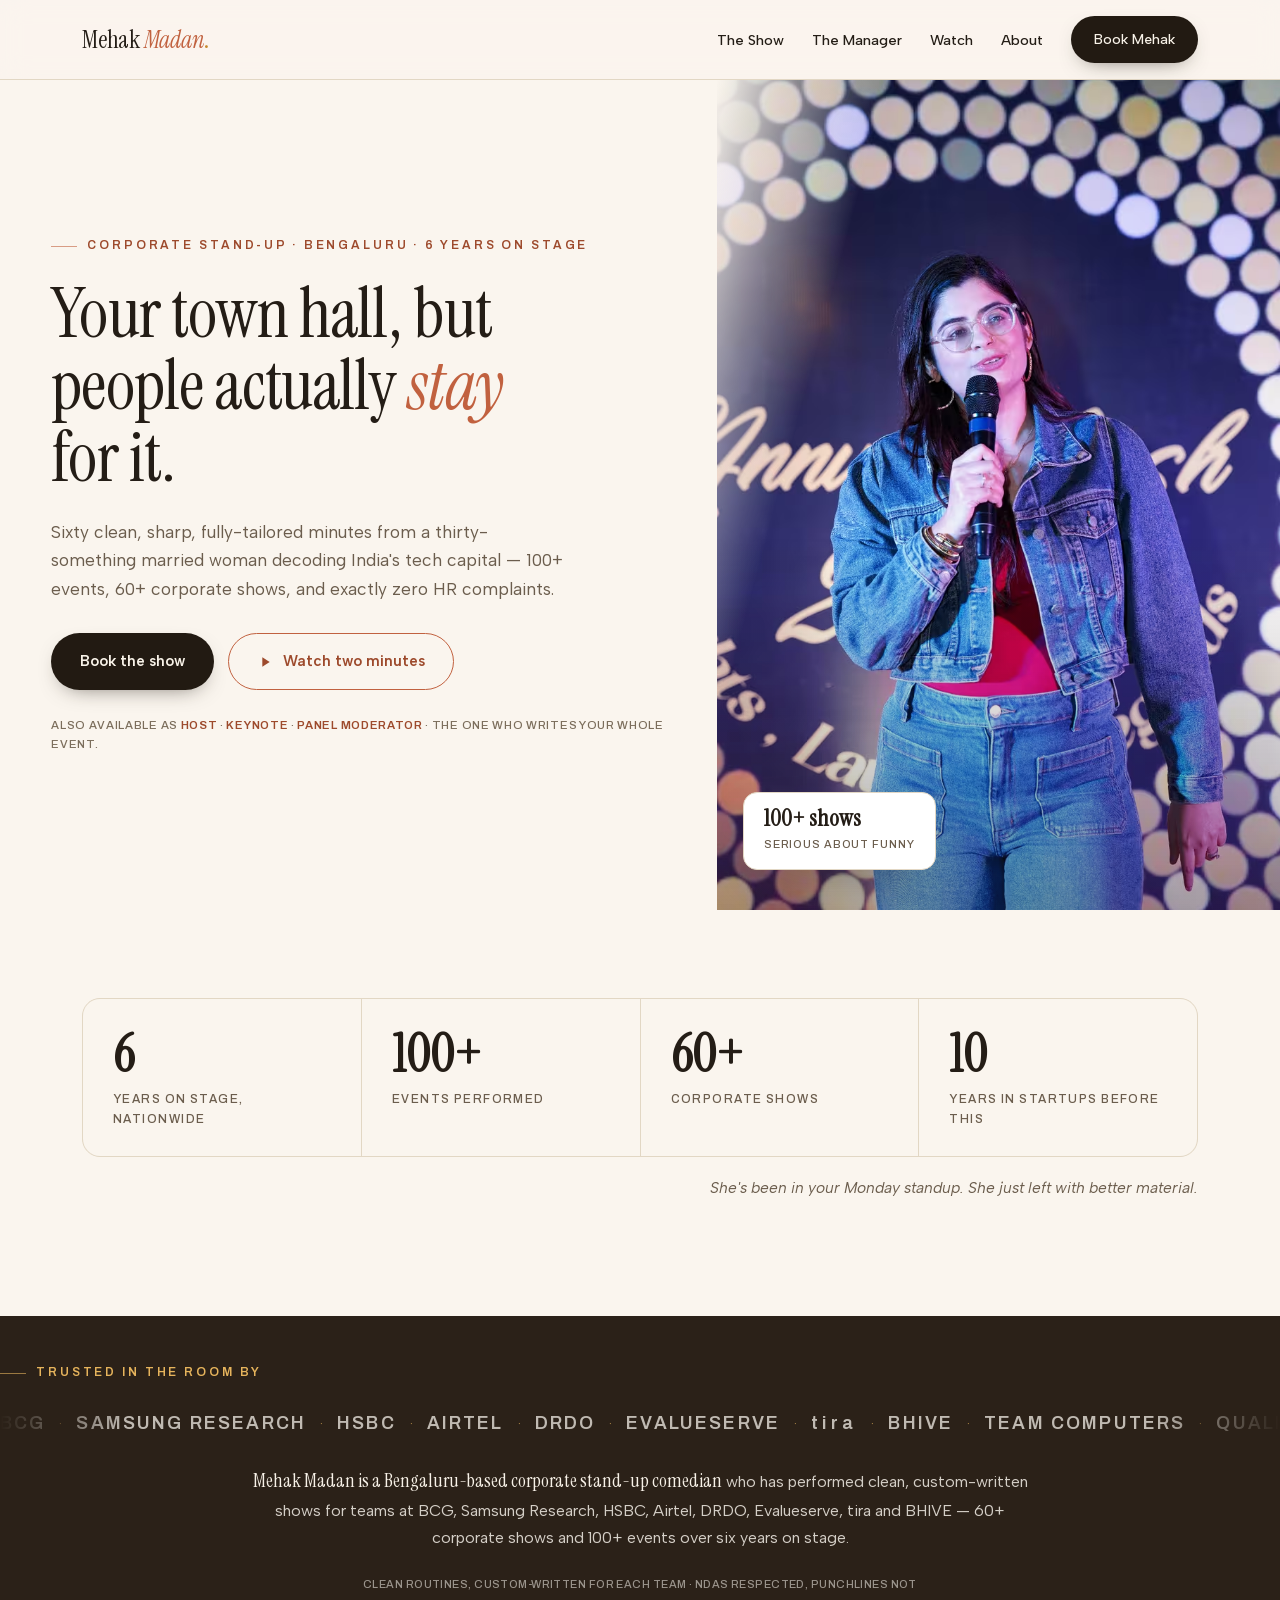
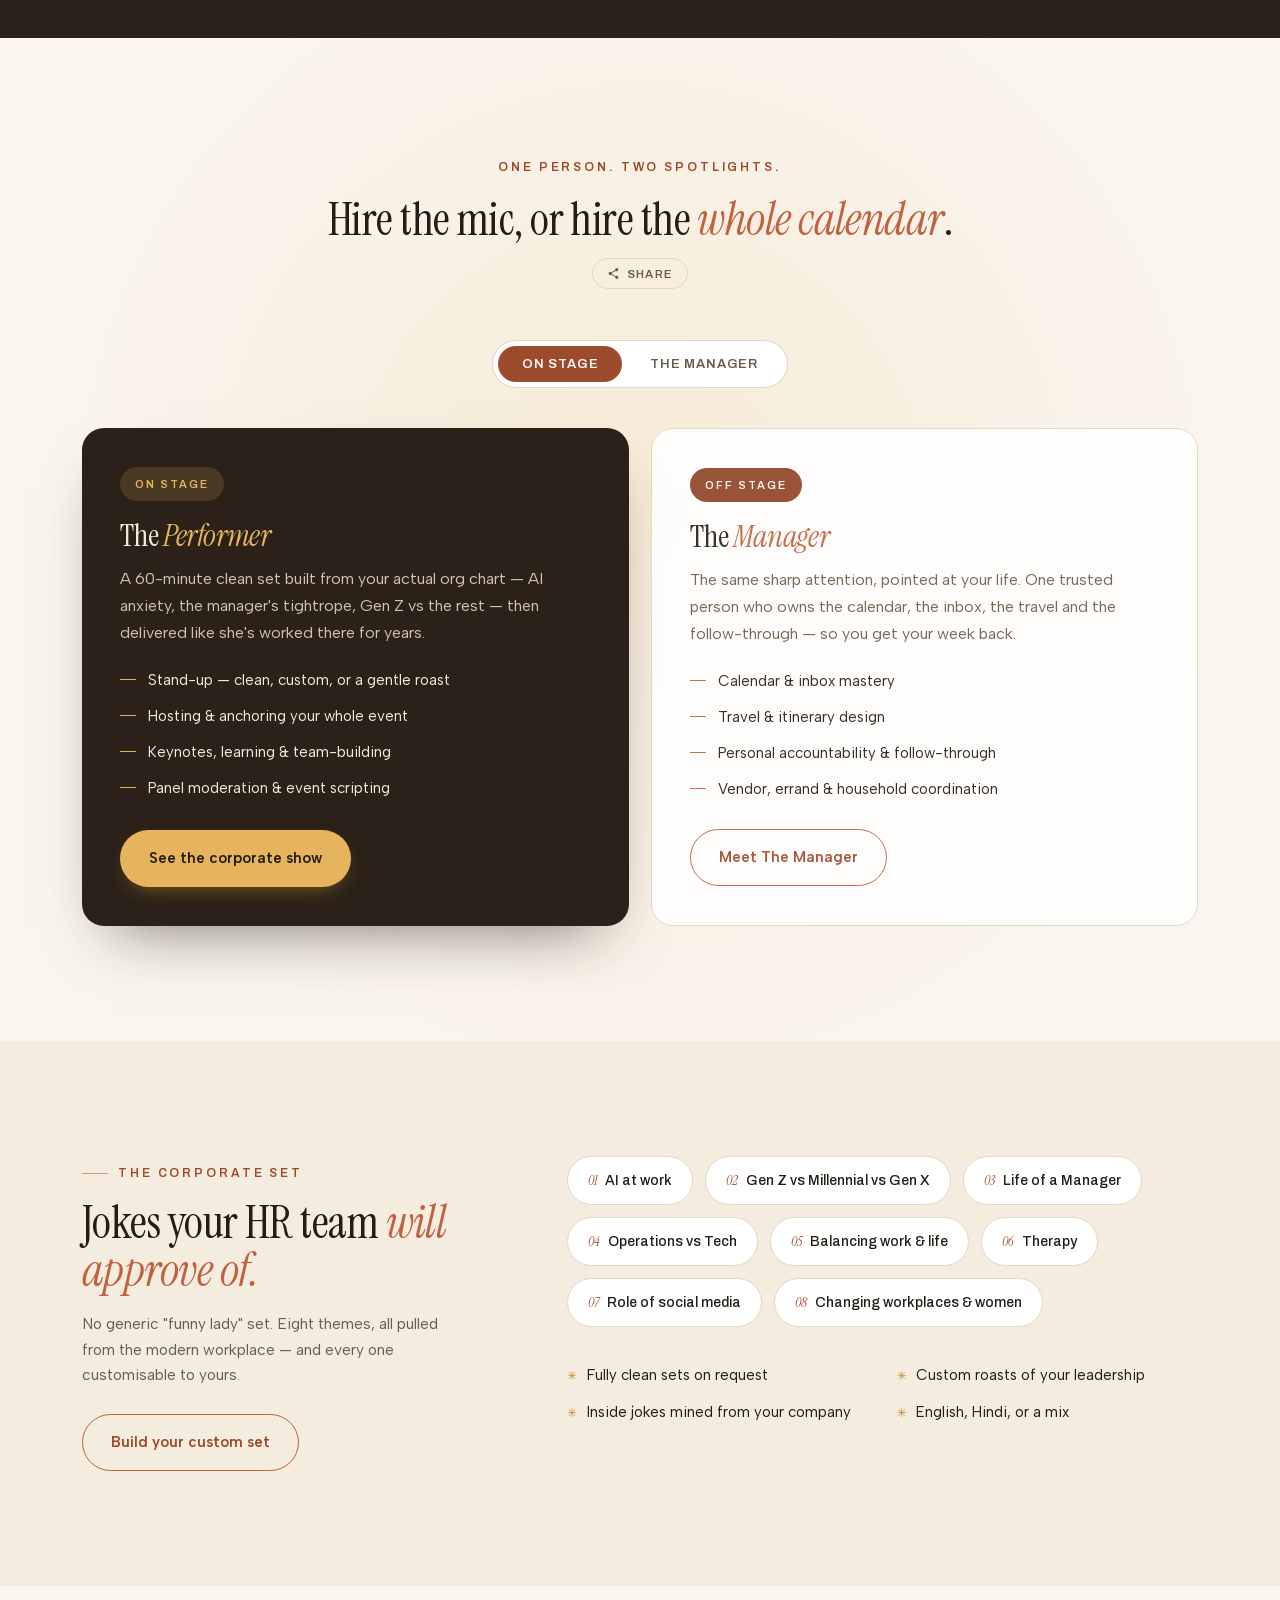
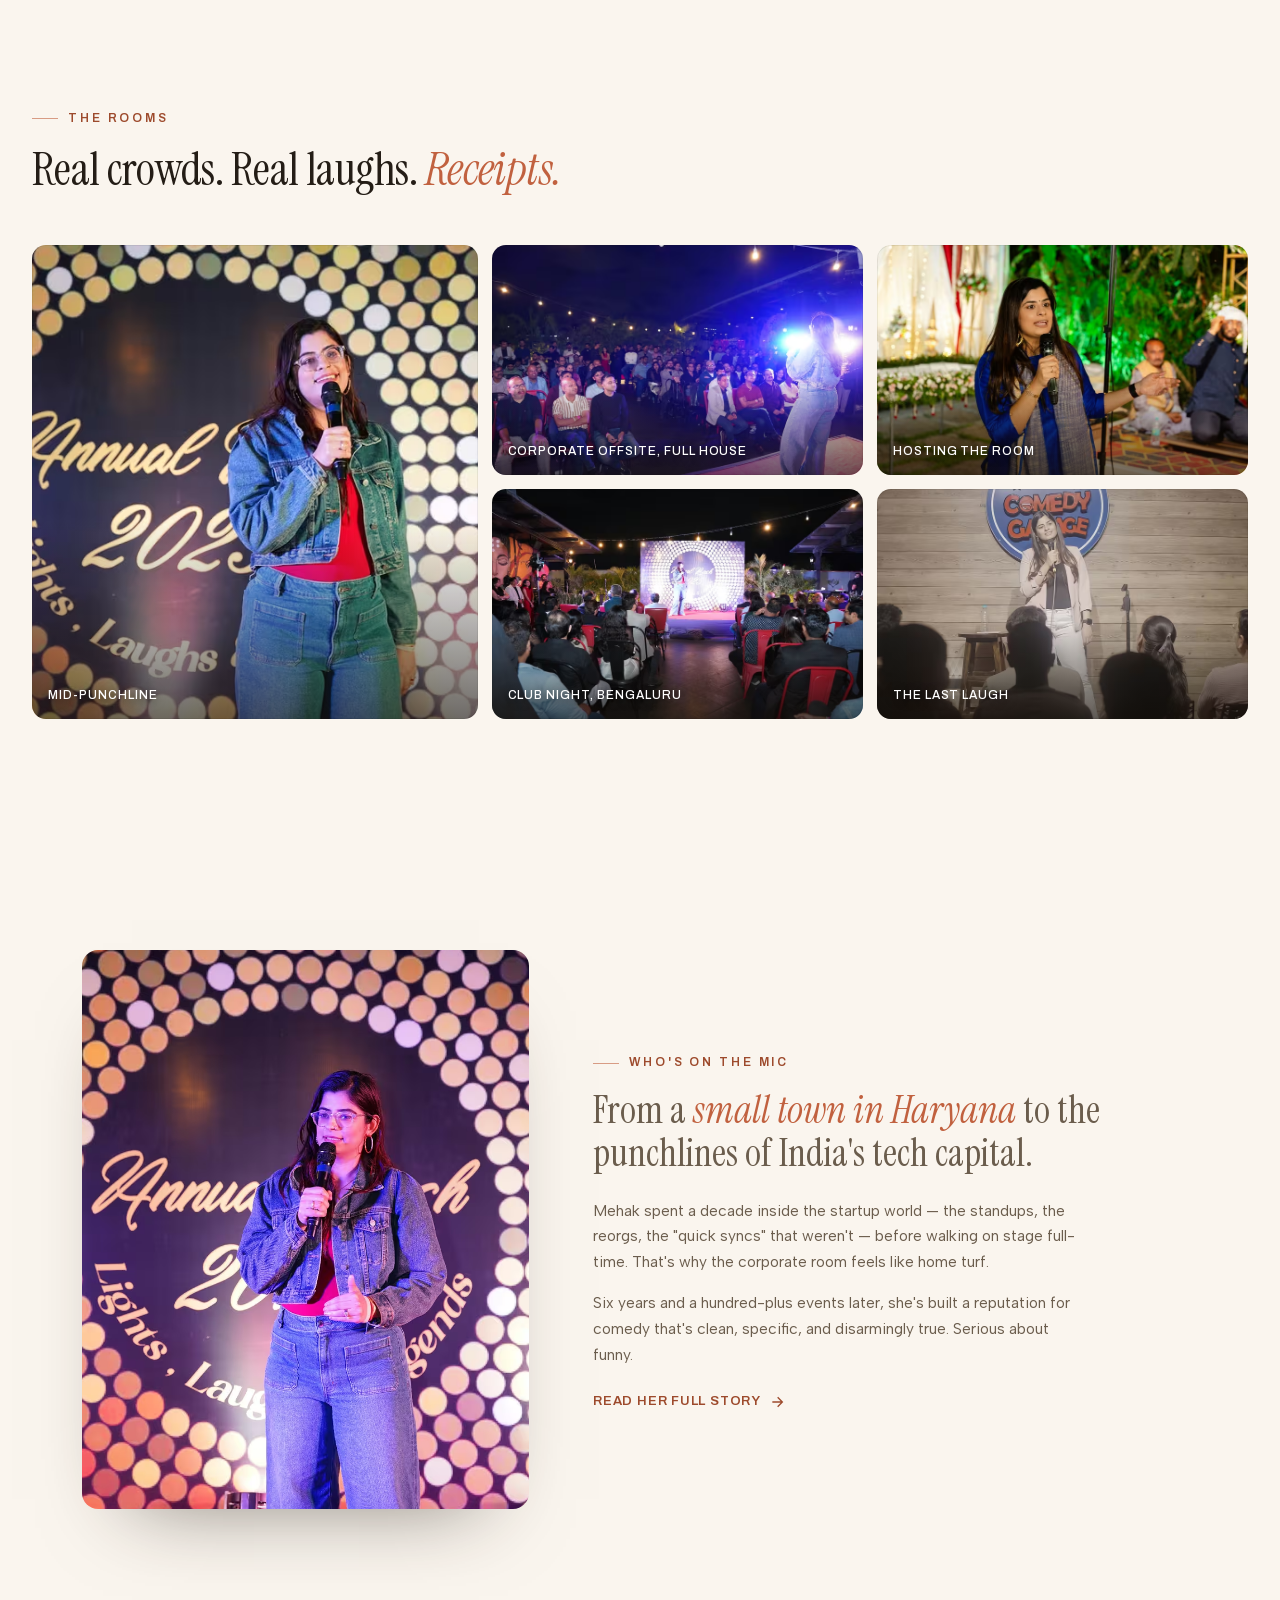
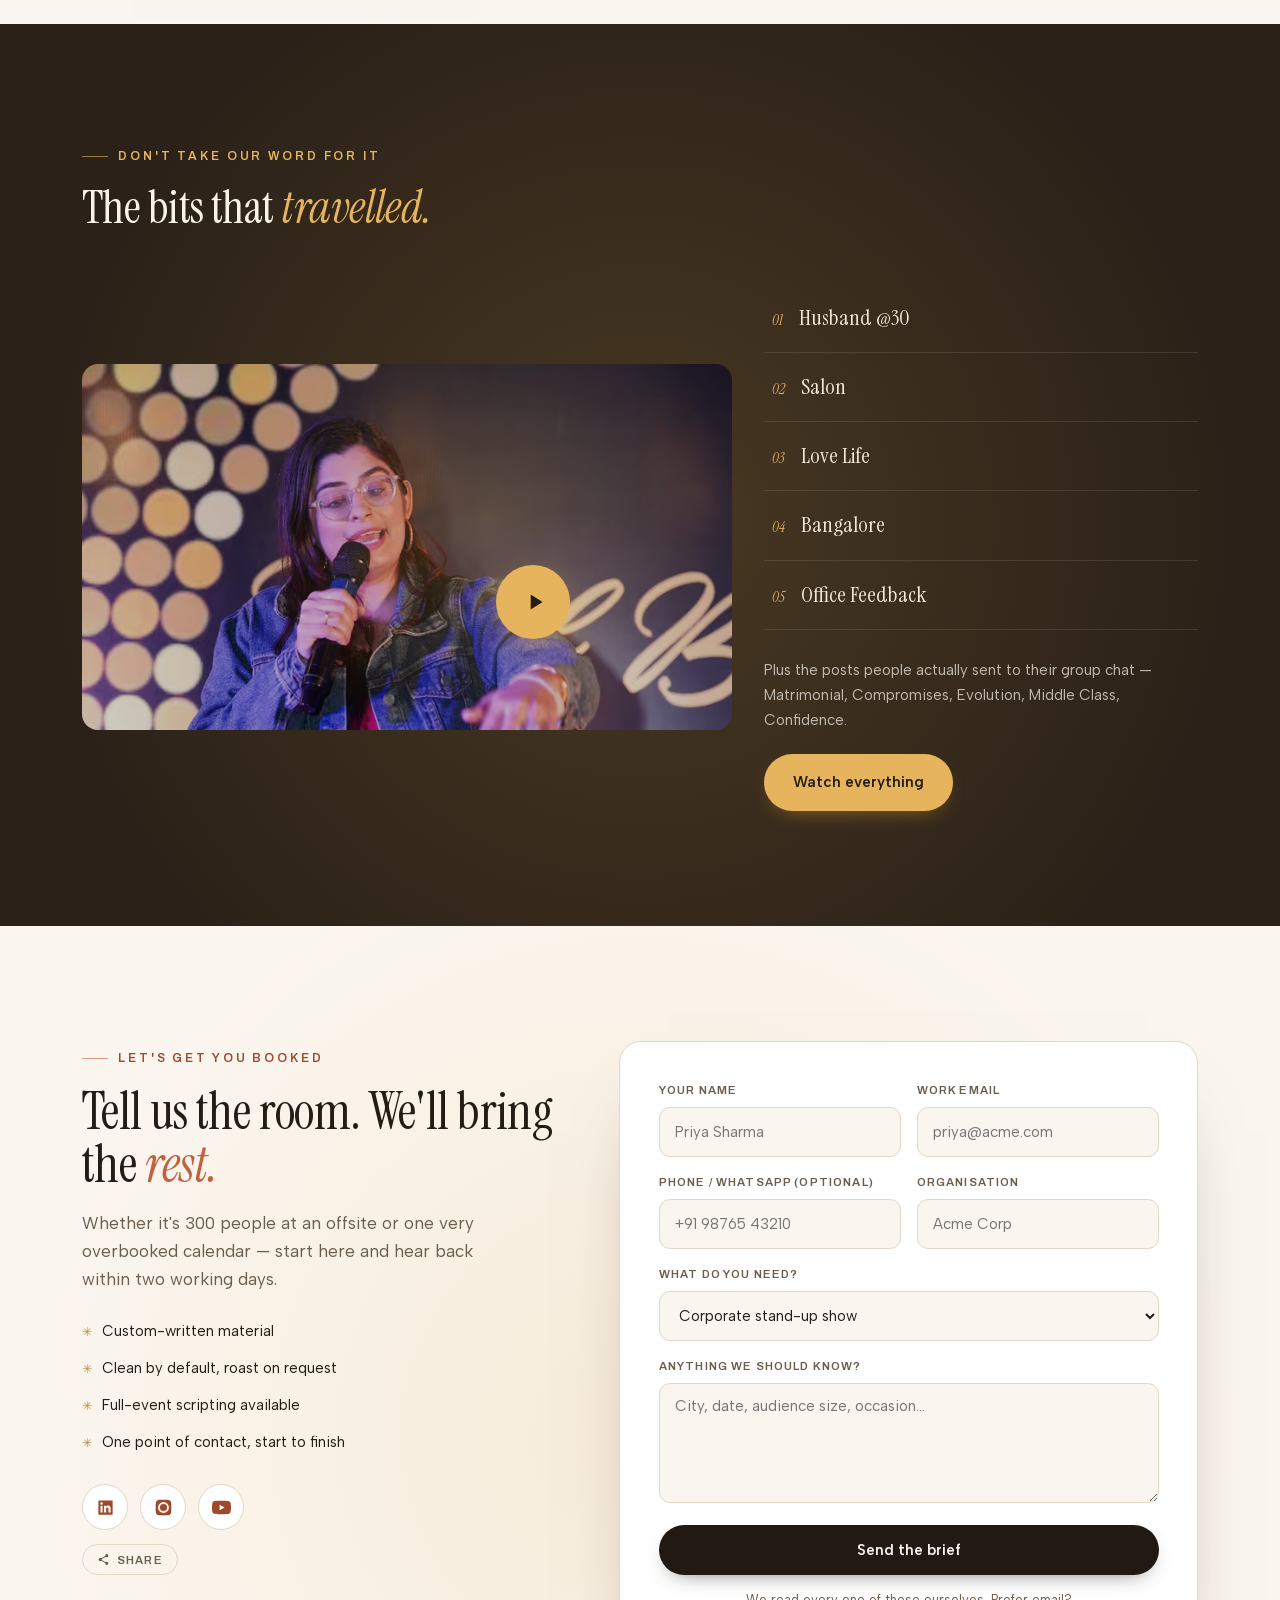
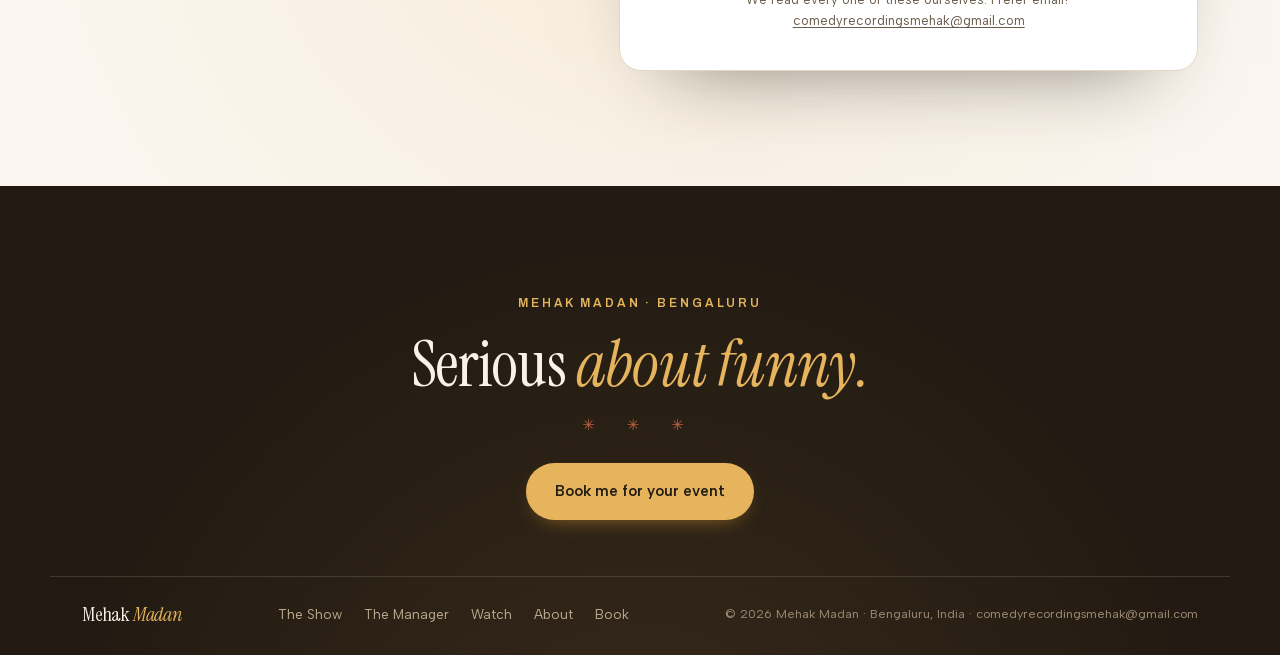
==== commit ed4f21c9: "add PostHog tracking for enquiries, rundowns, shares, clips and email clicks, inert until a project " ====
--- a/index.html
+++ b/index.html
@@ -363,6 +363,6 @@
 // duplicate client wordmarks once for a seamless marquee loop
 (function(){var t=document.getElementById('ctrack');if(t)t.innerHTML+=t.innerHTML;})();
 </script>
-<script src="assets/site.js?v=2e108e3a"></script>
+<script src="assets/site.js?v=ce3c3bf5"></script>
 </body>
 </html>
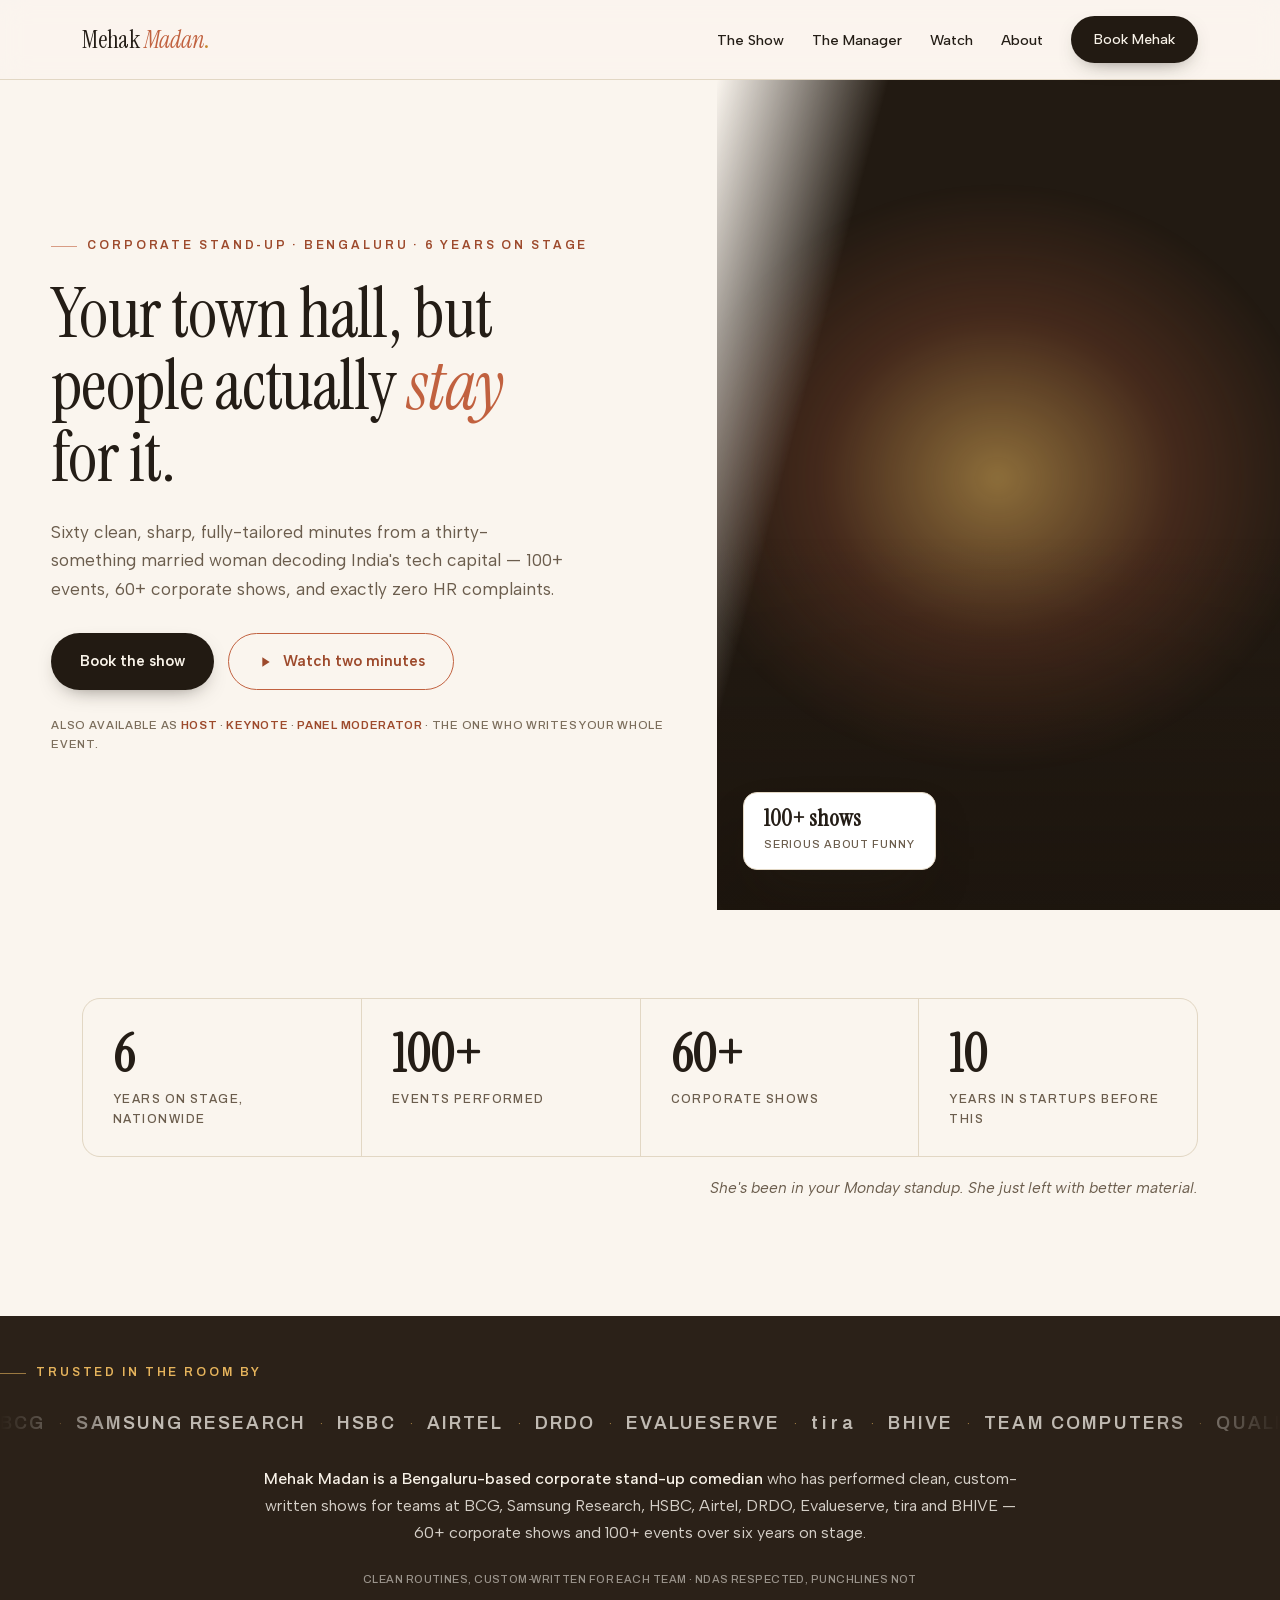
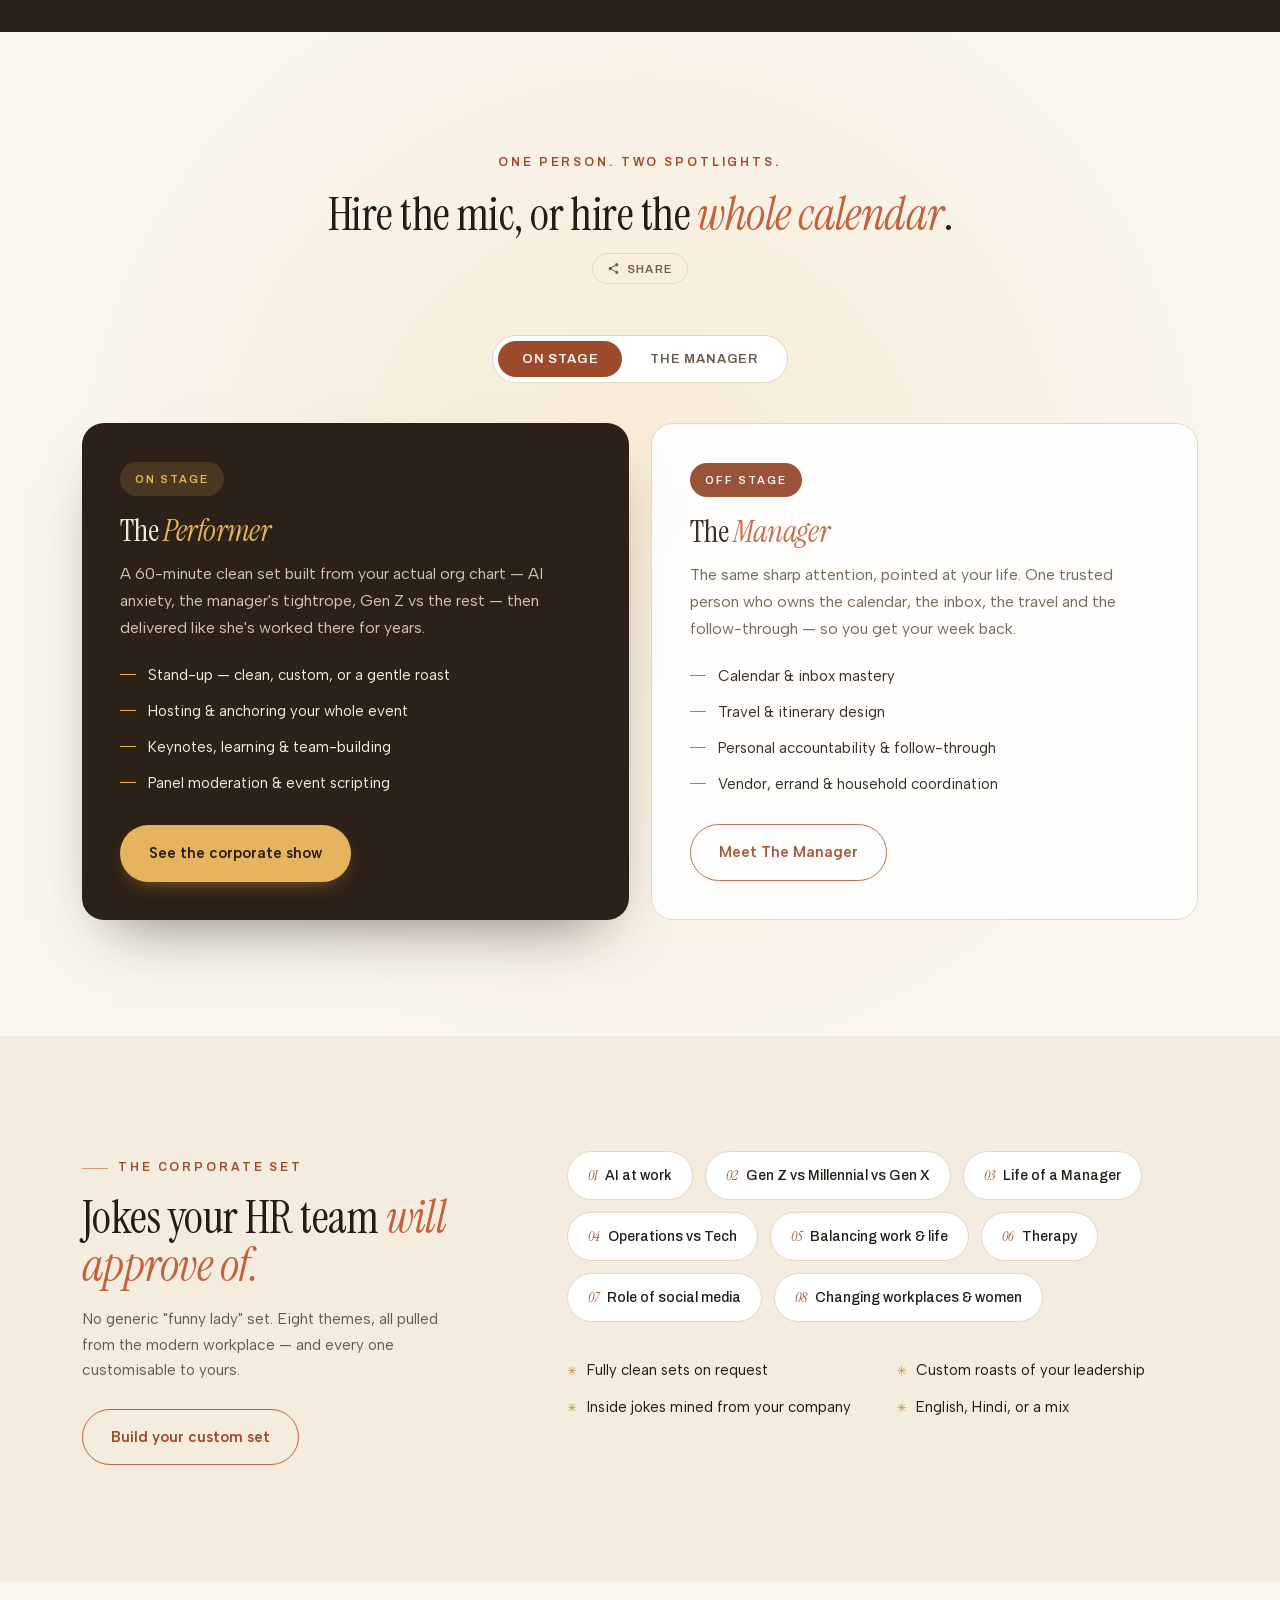
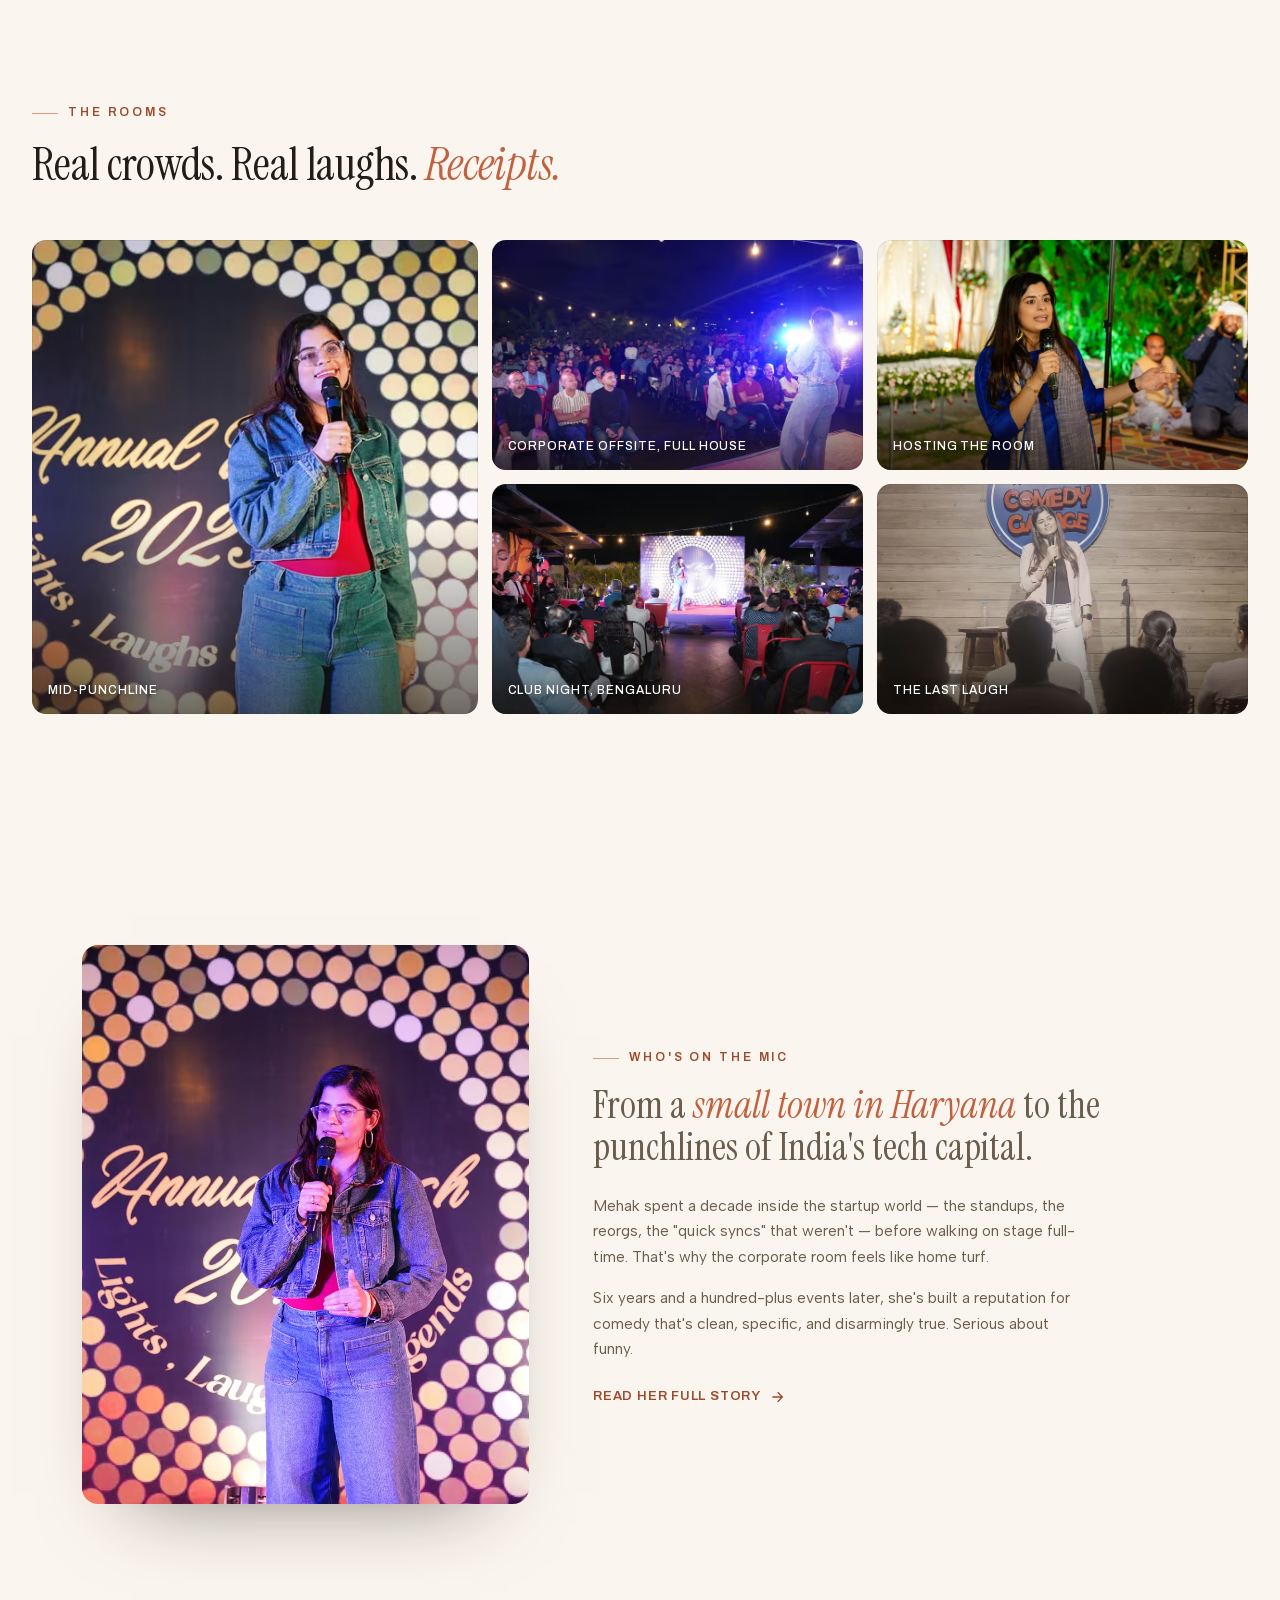
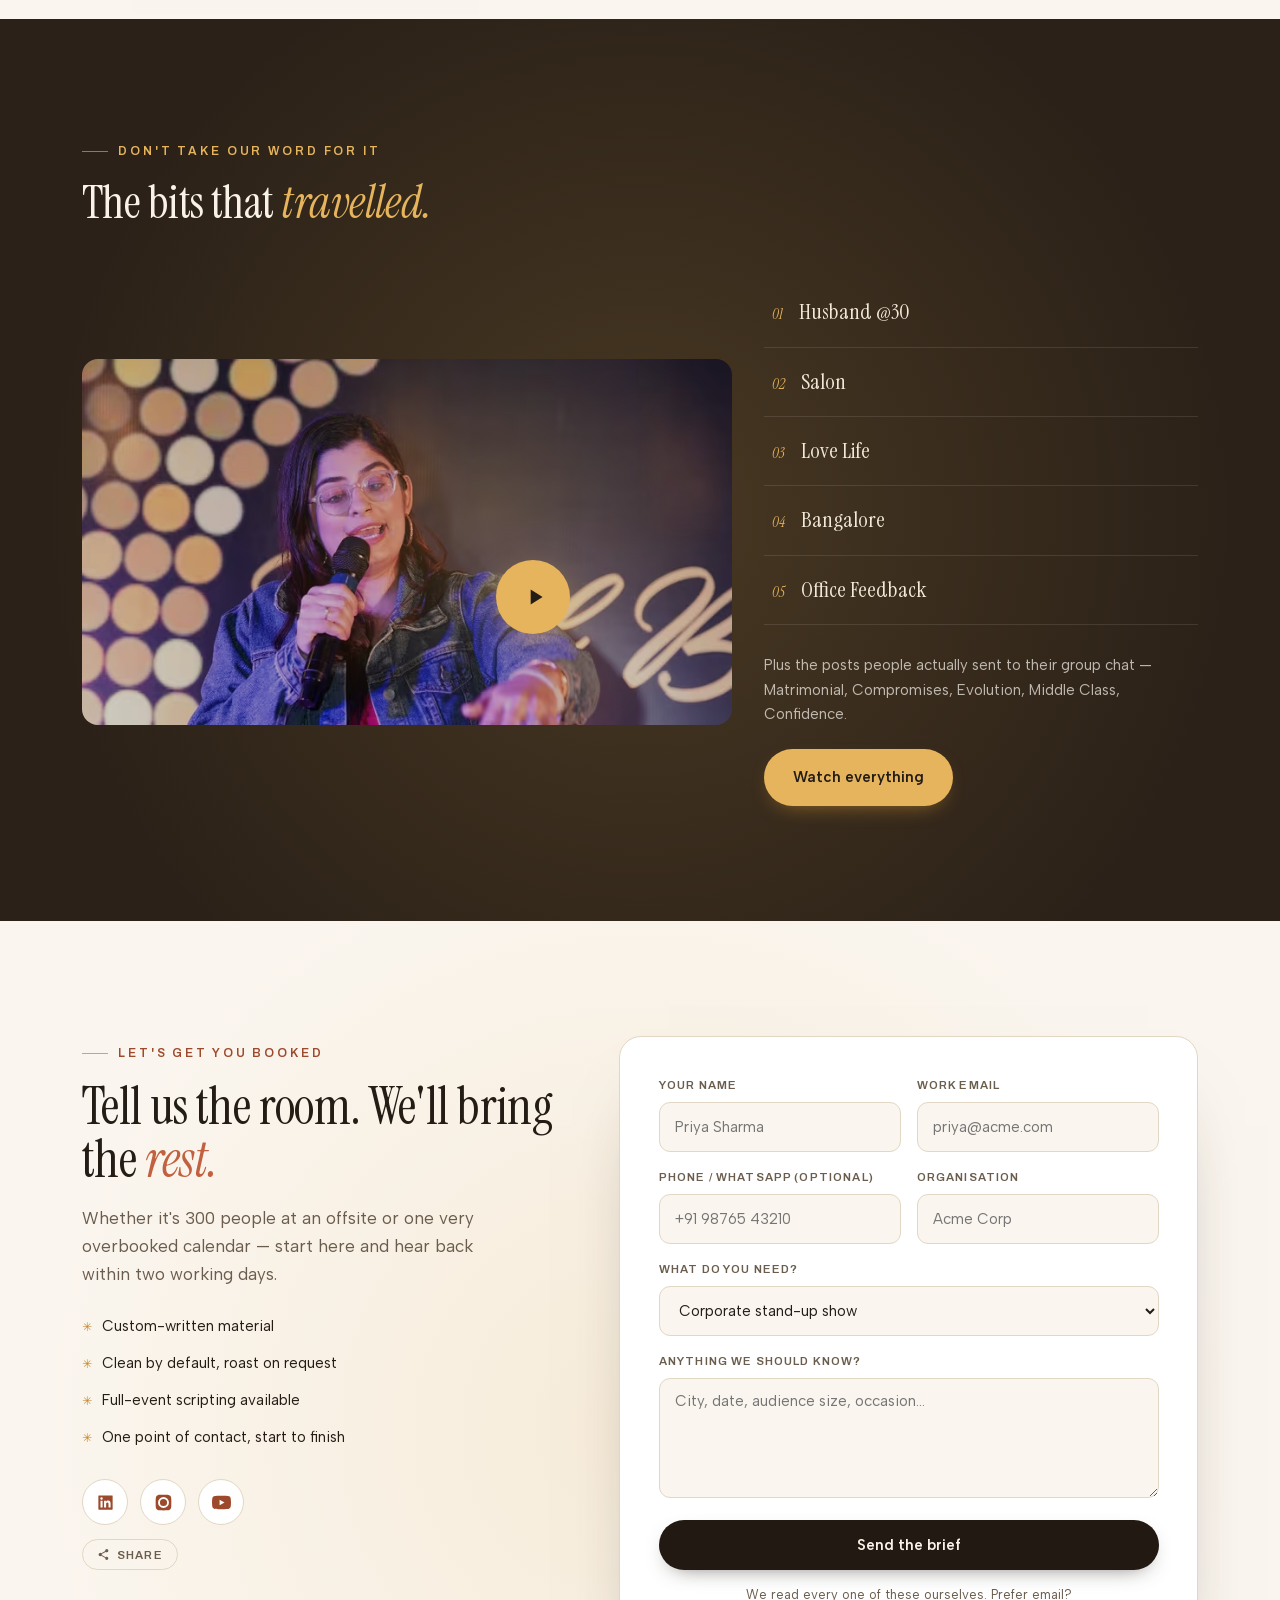
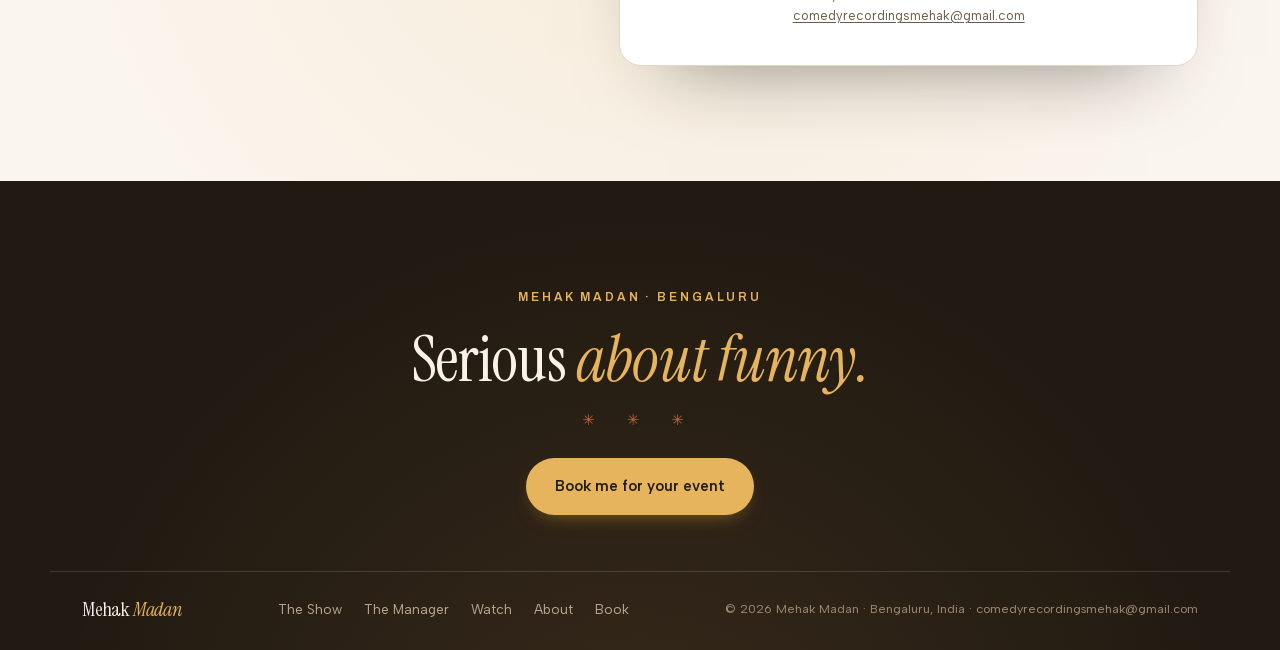
==== commit b3b73044: "keep the clients lead sentence in one typeface, emphasising with weight and colour instead" ====
--- a/index.html
+++ b/index.html
@@ -20,7 +20,7 @@
 <link rel="icon" href="data:image/svg+xml,%3Csvg xmlns='http://www.w3.org/2000/svg' viewBox='0 0 32 32'%3E%3Crect width='32' height='32' rx='7' fill='%232b2118'/%3E%3Ctext x='16' y='23' font-family='Georgia,serif' font-size='20' font-style='italic' text-anchor='middle' fill='%23e6b45c'%3EM%3C/text%3E%3C/svg%3E"/>
 <link rel="preload" href="assets/fonts/instrument-serif-normal-latin.woff2" as="font" type="font/woff2" crossorigin/>
 <link rel="preload" href="assets/fonts/albert-sans-normal-latin.woff2" as="font" type="font/woff2" crossorigin/>
-<link rel="stylesheet" href="assets/site.css?v=a1f71007"/>
+<link rel="stylesheet" href="assets/site.css?v=16c511bc"/>
 <script type="application/ld+json">
 {
   "@context": "https://schema.org",
--- a/assets/site.css
+++ b/assets/site.css
@@ -695,7 +695,7 @@
 /* GEO quotable lead sentence in the dark clients strip */
 .clients-lead{max-width:820px;margin:26px auto 0;padding:0 20px;text-align:center;
   color:rgba(250,245,238,.82);font-size:16px;line-height:1.7}
-.clients-lead b{color:#f8f2e8;font-weight:400;font-family:var(--serif);font-size:19px}
+.clients-lead b{color:#f8f2e8;font-weight:500}
 
 /* About "key facts" — dual-purpose human skim + machine-readable entity block */
 .keyfacts{margin-top:40px;border-top:1px solid var(--line)}
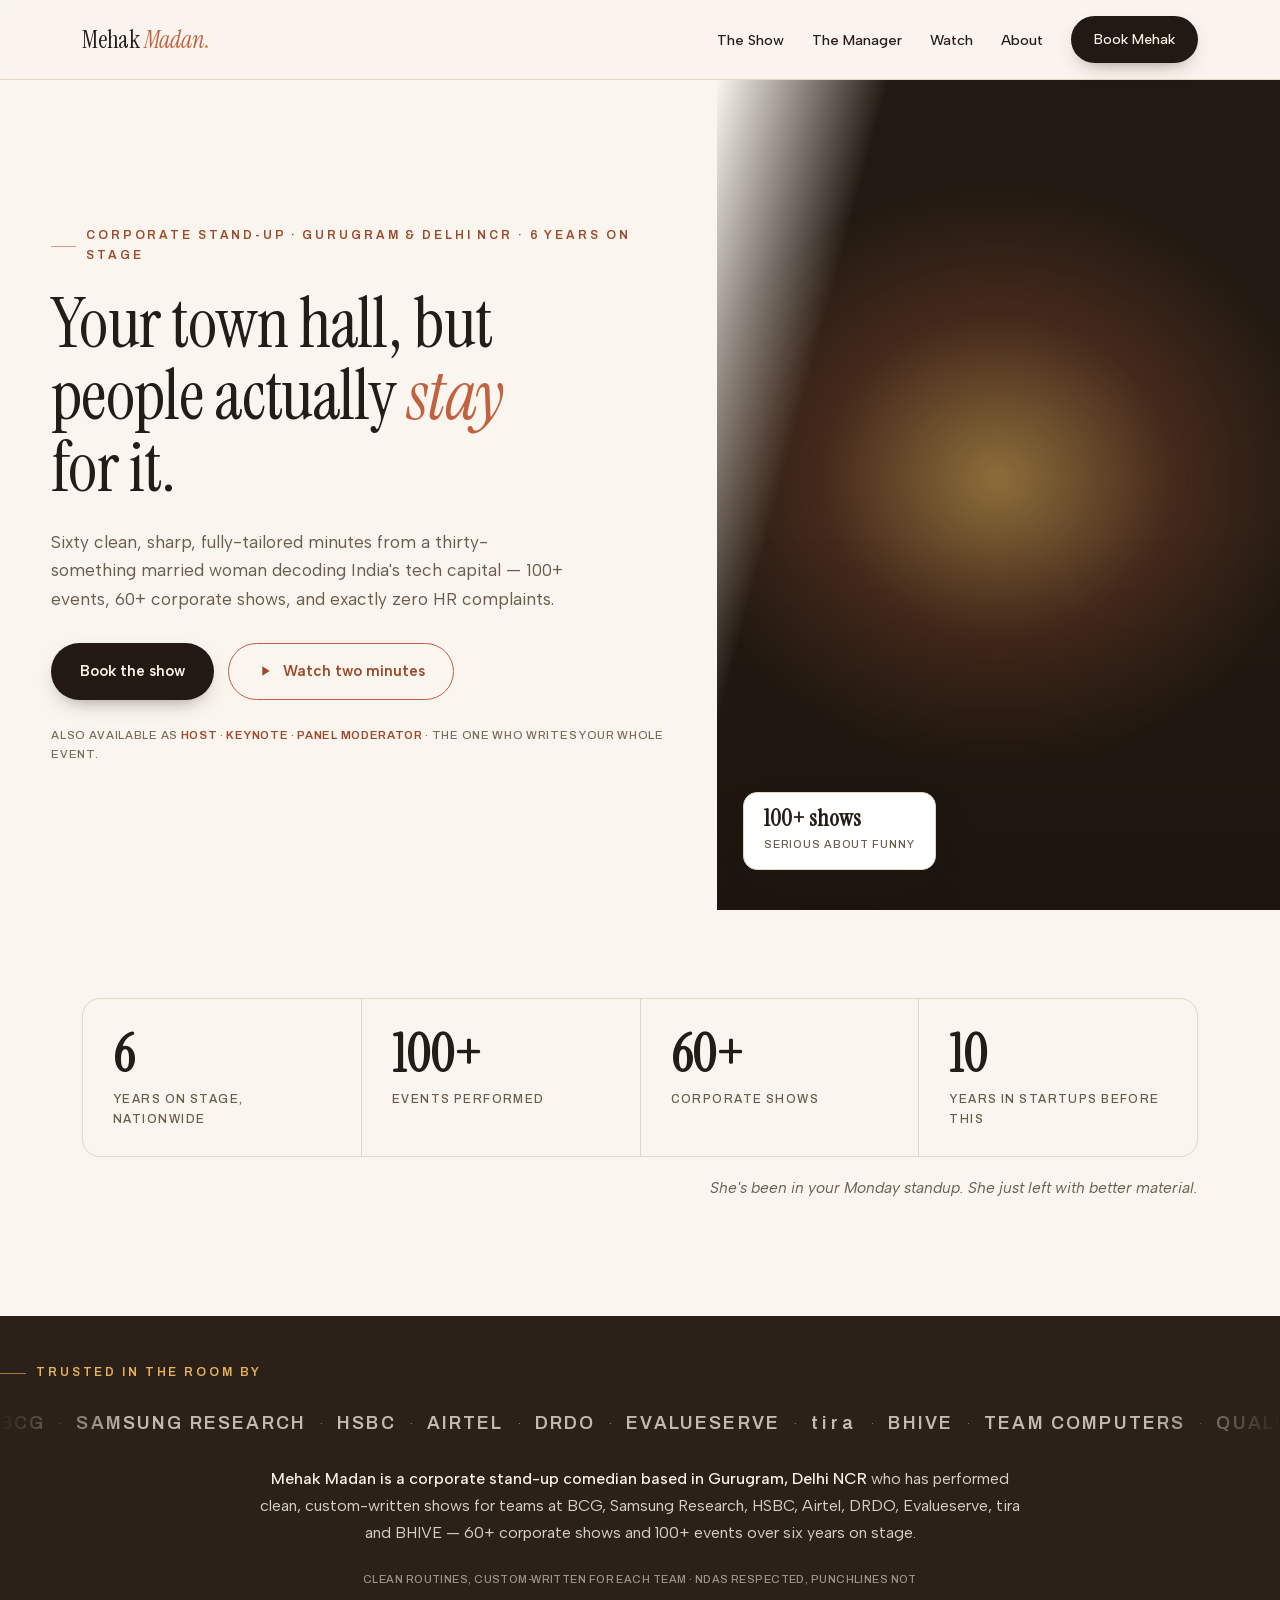
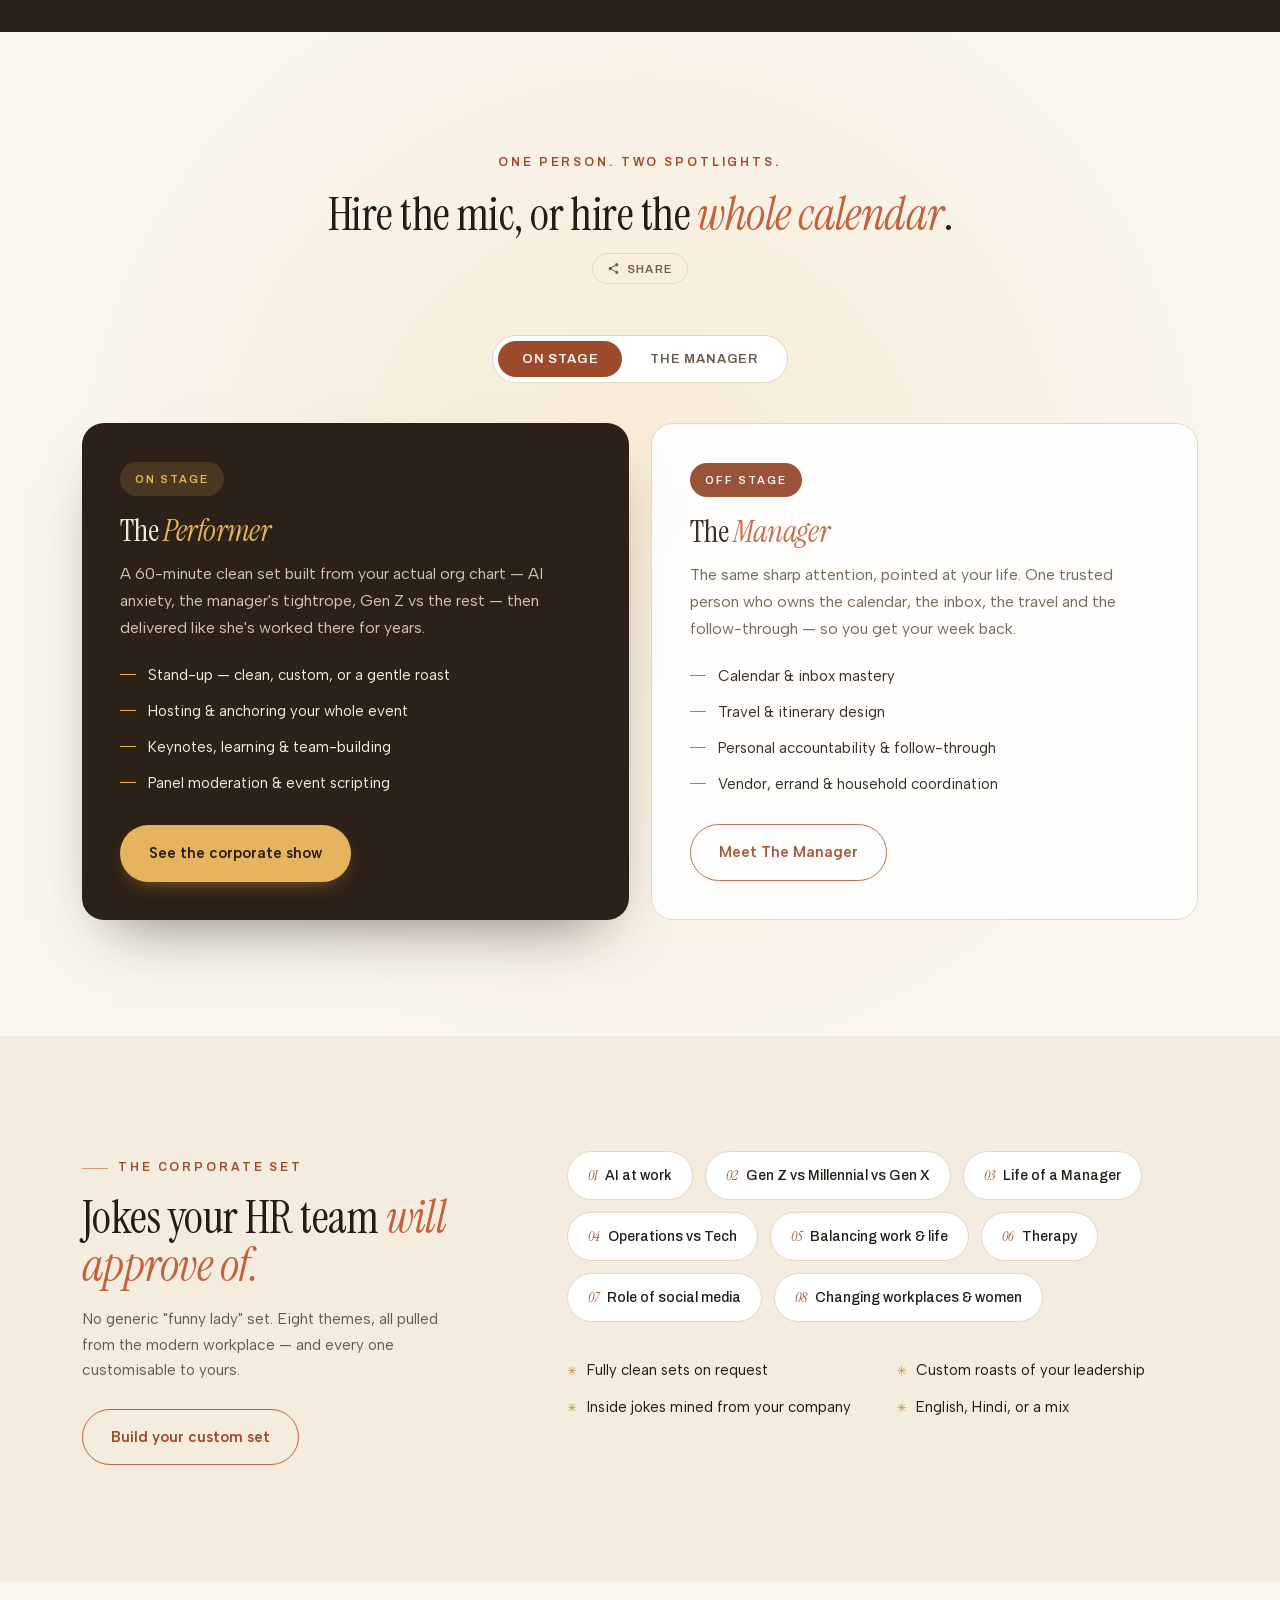
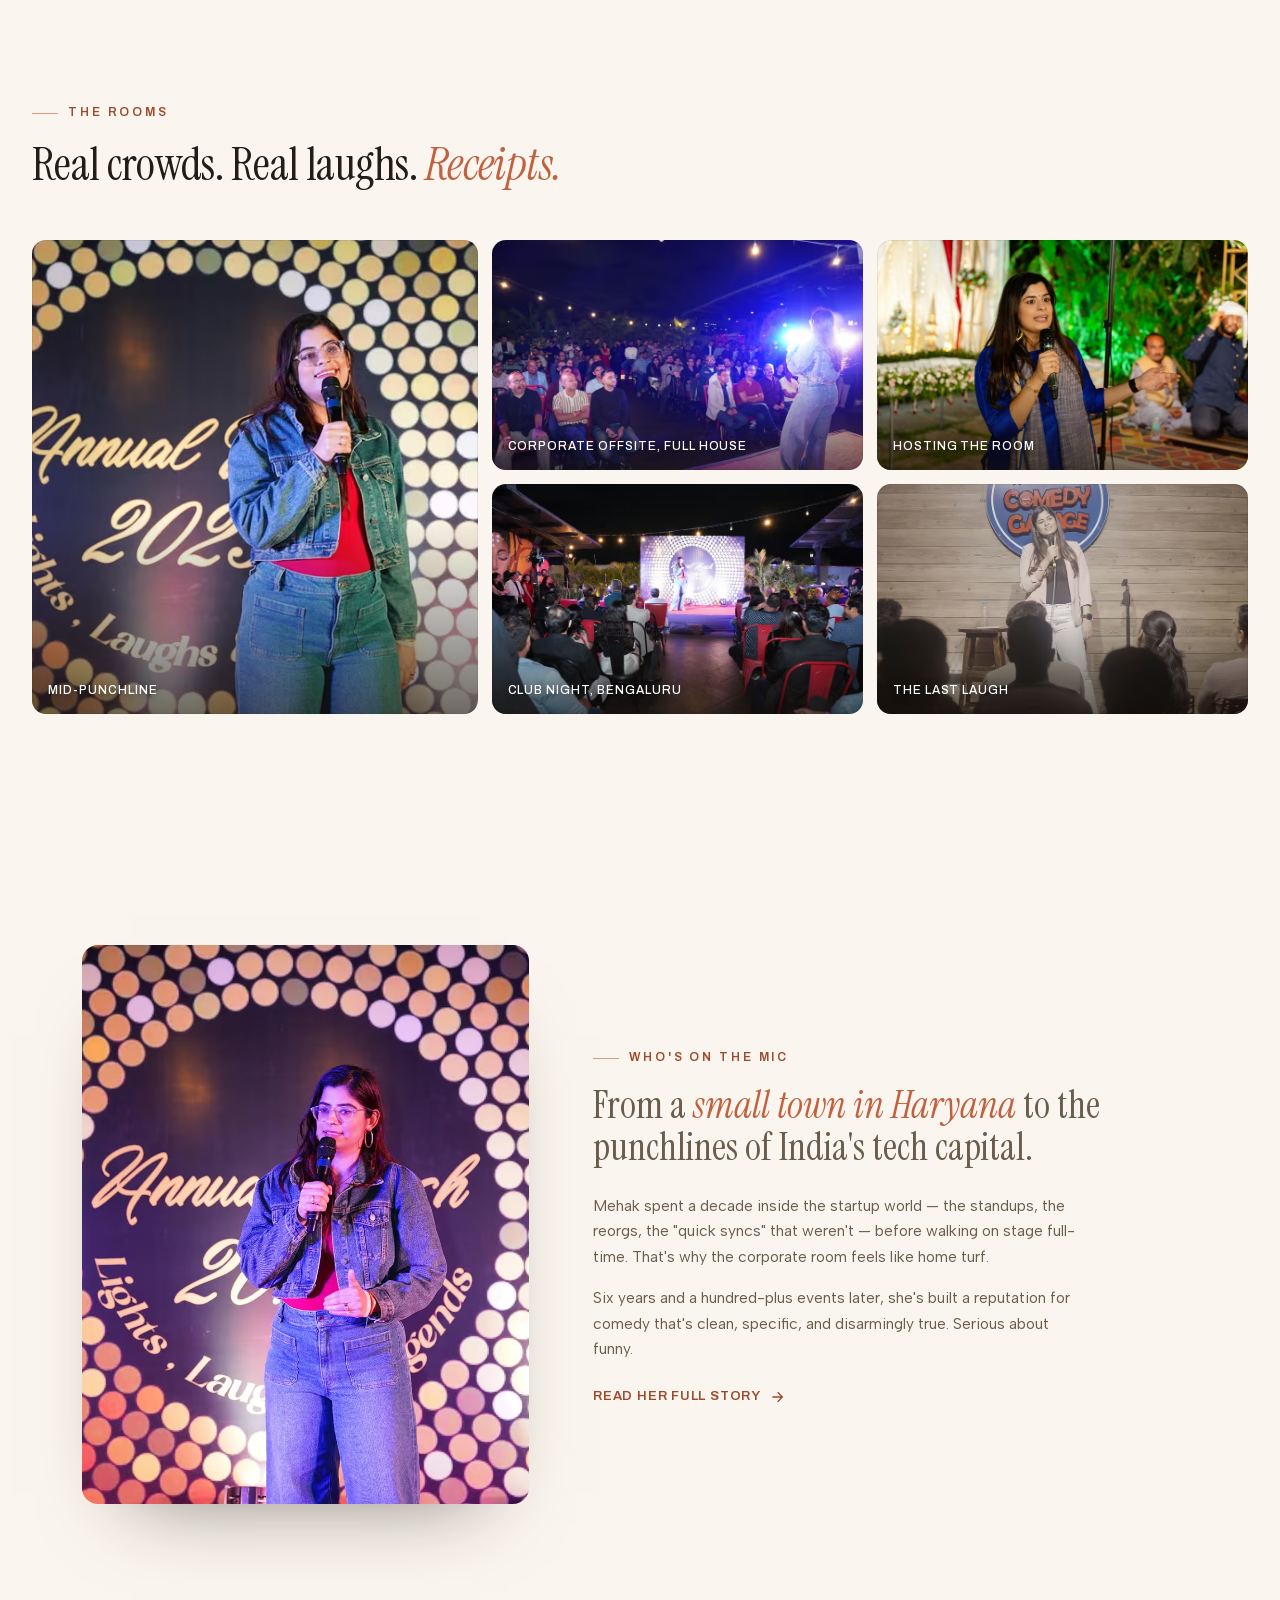
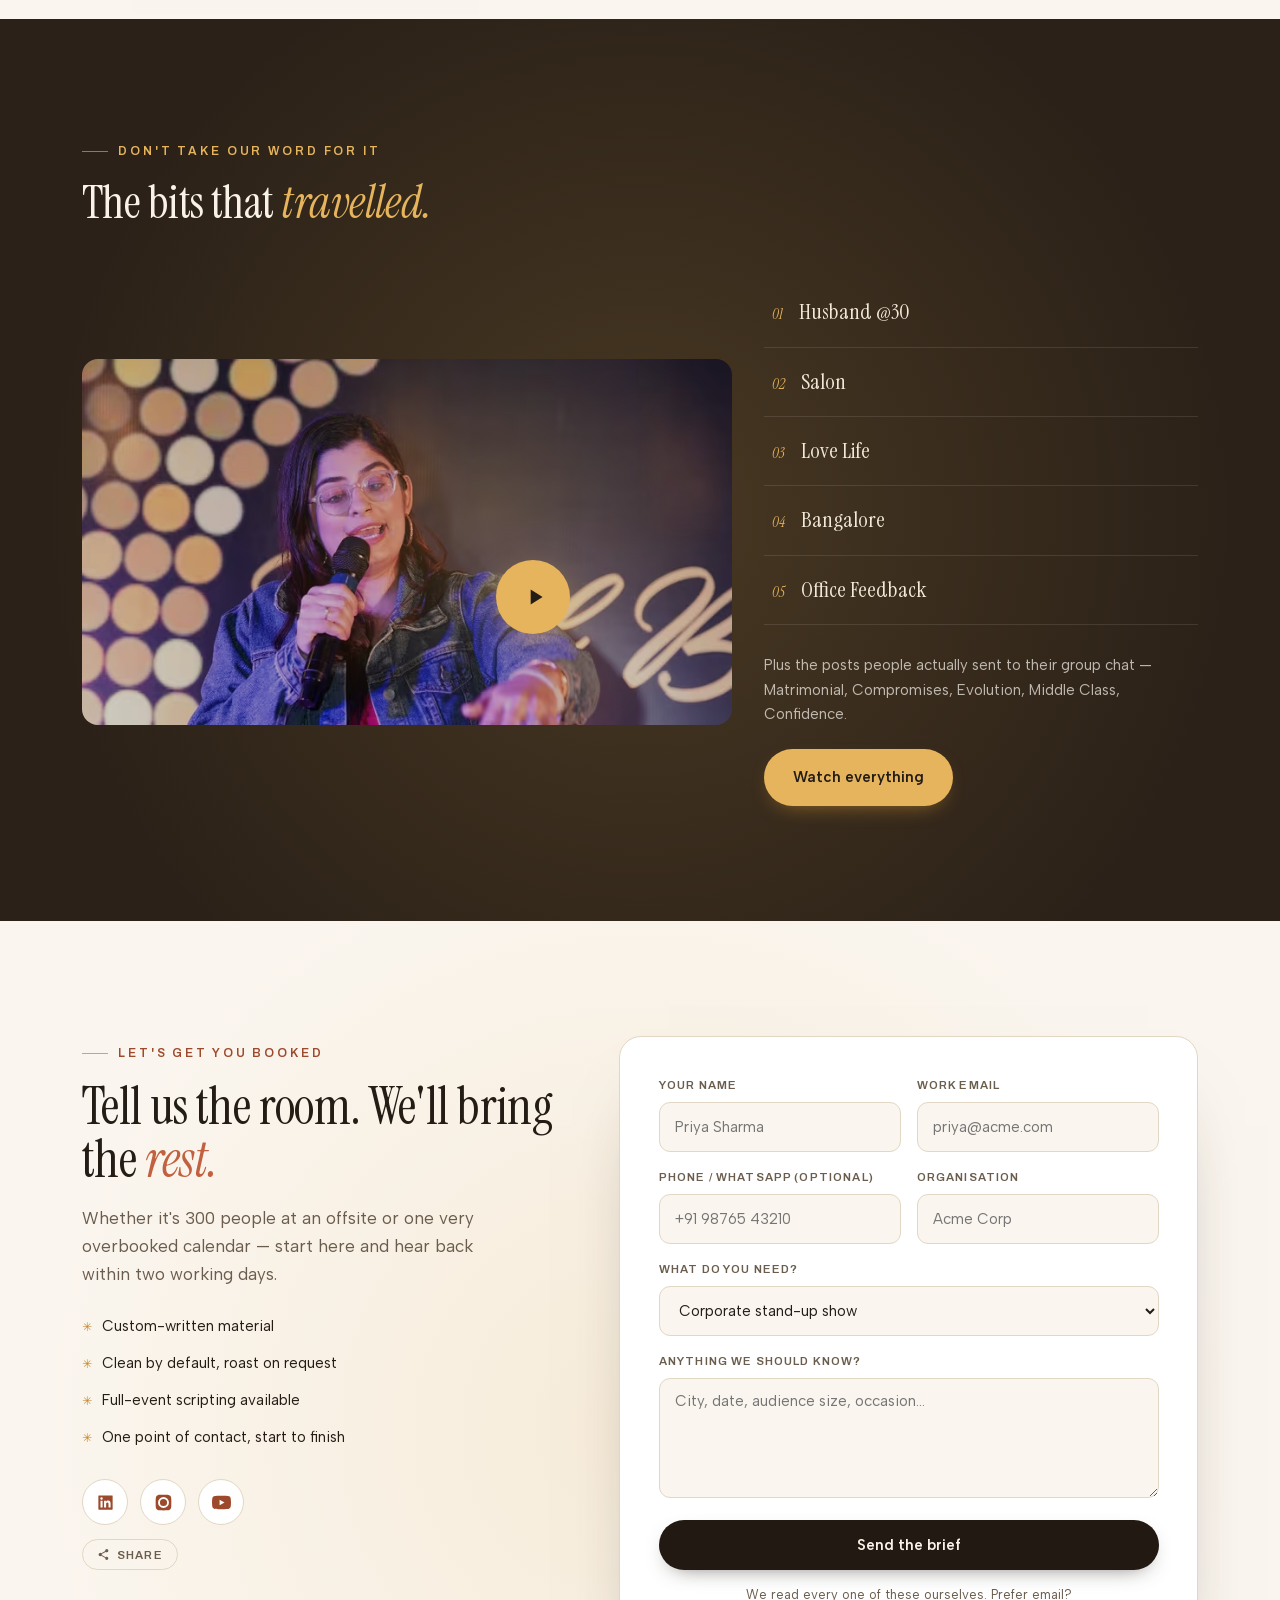
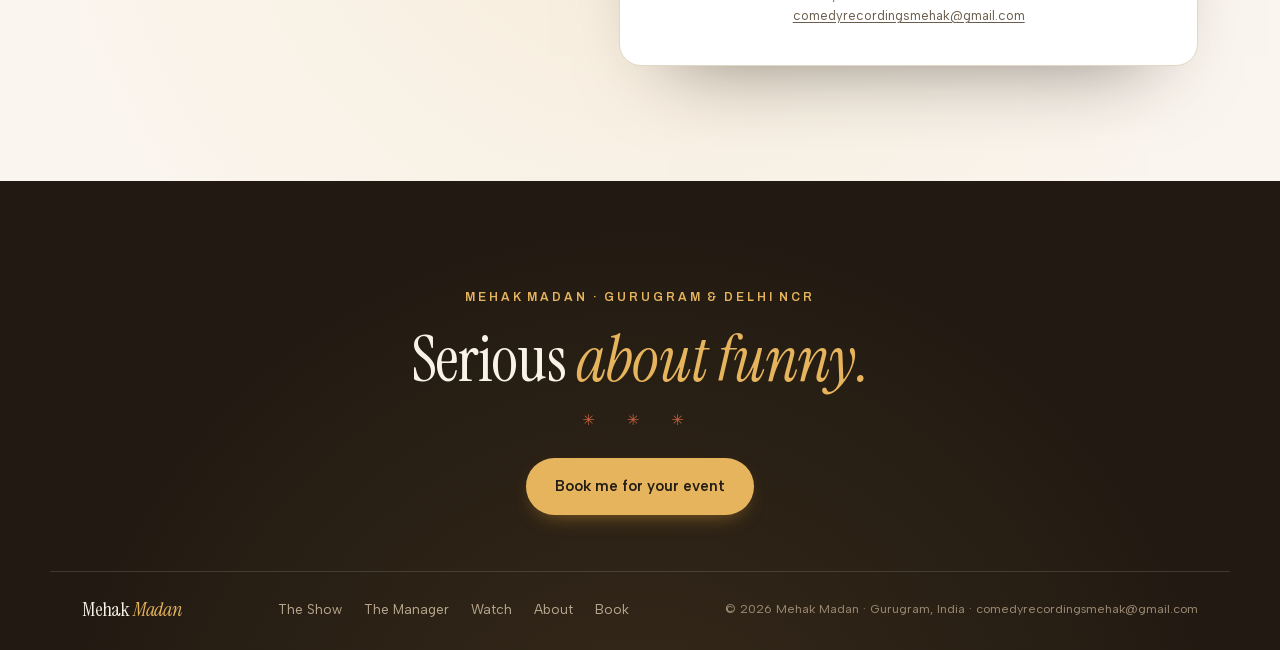
==== commit d2361bf3: "move primary location to Gurugram and Delhi NCR across copy, titles, FAQ and schema, keeping Bengalu" ====
--- a/index.html
+++ b/index.html
@@ -3,8 +3,8 @@
 <head>
 <meta charset="utf-8"/>
 <meta name="viewport" content="width=device-width, initial-scale=1.0"/>
-<title>Mehak Madan — Corporate Comedian &amp; Lifestyle Manager · Bengaluru</title>
-<meta name="description" content="Mehak Madan — Bengaluru corporate stand-up comedian and lifestyle manager. Clean, custom-written 60-minute sets for workplaces, plus discreet concierge management for founders and executives. 100+ events, 60+ corporate shows."/>
+<title>Mehak Madan — Corporate Comedian &amp; Lifestyle Manager · Gurugram</title>
+<meta name="description" content="Mehak Madan — Gurugram and Delhi NCR corporate stand-up comedian and lifestyle manager. Clean, custom-written 60-minute sets for workplaces, plus discreet concierge management for founders and executives. 100+ events, 60+ corporate shows."/>
 <meta property="og:title" content="Mehak Madan — Corporate Comedian &amp; Lifestyle Manager"/>
 <meta property="og:description" content="Your town hall, but people actually stay for it. Clean, custom corporate comedy — plus a calmer calendar off stage."/>
 <meta property="og:type" content="website"/>
@@ -30,13 +30,13 @@
       "@id": "https://mehakmadan.in/#mehak",
       "name": "Mehak Madan",
       "jobTitle": "Corporate Stand-up Comedian & Lifestyle Manager",
-      "description": "Bengaluru-based corporate stand-up comedian and lifestyle manager. Clean, custom-written 60-minute sets for workplaces, plus discreet concierge management for founders and executives.",
+      "description": "Gurugram-based corporate stand-up comedian and lifestyle manager working across Delhi NCR. Clean, custom-written 60-minute sets for workplaces, plus discreet concierge management for founders and executives.",
       "url": "https://mehakmadan.in/",
       "email": "comedyrecordingsmehak@gmail.com",
       "image": "https://mehakmadan.in/assets/lib/p05.jpg",
       "knowsLanguage": ["English", "Hindi"],
       "knowsAbout": ["Corporate stand-up comedy", "Event hosting and anchoring", "Keynote speaking", "Panel moderation", "AI at work", "Generational differences at work", "Management", "Work-life balance", "Women in the workplace", "Lifestyle and concierge management"],
-      "homeLocation": { "@type": "Place", "name": "Bengaluru, India" },
+      "homeLocation": { "@type": "Place", "name": "Gurugram, India" },
       "sameAs": [
         "https://www.instagram.com/mehakmadan24",
         "https://www.youtube.com/@mehakmadan",
@@ -51,12 +51,15 @@
       "image": "https://mehakmadan.in/assets/lib/p05.jpg",
       "priceRange": "$$",
       "areaServed": [
+        { "@type": "City", "name": "Gurugram" },
+        { "@type": "City", "name": "Delhi" },
+        { "@type": "City", "name": "Noida" },
         { "@type": "City", "name": "Bengaluru" },
         { "@type": "Country", "name": "India" }
       ],
       "provider": { "@id": "https://mehakmadan.in/#mehak" },
-      "address": { "@type": "PostalAddress", "addressLocality": "Bengaluru", "addressRegion": "Karnataka", "addressCountry": "IN" },
-      "geo": { "@type": "GeoCoordinates", "latitude": 12.9716, "longitude": 77.5946 },
+      "address": { "@type": "PostalAddress", "addressLocality": "Gurugram", "addressRegion": "Haryana", "addressCountry": "IN" },
+      "geo": { "@type": "GeoCoordinates", "latitude": 28.4595, "longitude": 77.0266 },
       "knowsLanguage": ["en", "hi"],
       "makesOffer": [
         { "@type": "Offer", "itemOffered": { "@type": "Service", "name": "Corporate stand-up comedy show" } },
@@ -100,7 +103,7 @@
 <!-- ===================== HERO ===================== -->
 <section class="hero" aria-label="Introduction">
   <div class="hero-copy">
-    <span class="kicker">Corporate Stand-up · Bengaluru · 6 Years on Stage</span>
+    <span class="kicker">Corporate Stand-up · Gurugram &amp; Delhi NCR · 6 Years on Stage</span>
     <h1>Your town hall, but people actually <em>stay</em> for it.</h1>
     <p class="lede">Sixty clean, sharp, fully-tailored minutes from a thirty-something married woman decoding India's tech capital — 100+ events, 60+ corporate shows, and exactly zero HR complaints.</p>
     <div class="cta-row">
@@ -147,7 +150,7 @@
       <span class="mk">Mind &amp; Brain Hospital</span><span class="sep">·</span>
     </div>
   </div>
-  <p class="clients-lead"><b>Mehak Madan is a Bengaluru-based corporate stand-up comedian</b> who has performed clean, custom-written shows for teams at BCG, Samsung Research, HSBC, Airtel, DRDO, Evalueserve, tira and BHIVE — 60+ corporate shows and 100+ events over six years on stage.</p>
+  <p class="clients-lead"><b>Mehak Madan is a corporate stand-up comedian based in Gurugram, Delhi NCR</b> who has performed clean, custom-written shows for teams at BCG, Samsung Research, HSBC, Airtel, DRDO, Evalueserve, tira and BHIVE — 60+ corporate shows and 100+ events over six years on stage.</p>
   <p class="note">Clean routines, custom-written for each team · NDAs respected, punchlines not</p>
 </section>
 
@@ -341,7 +344,7 @@
 <footer class="site">
   <div class="spot-field" aria-hidden="true"></div>
   <div class="foot-cta">
-    <span class="kicker center">Mehak Madan · Bengaluru</span>
+    <span class="kicker center">Mehak Madan · Gurugram &amp; Delhi NCR</span>
     <h2>Serious <em>about funny.</em></h2>
     <div class="stars" aria-hidden="true">✳ ✳ ✳</div>
     <a class="btn btn-gold" href="#book">Book me for your event</a>
@@ -355,7 +358,7 @@
       <a href="about.html">About</a>
       <a href="#book">Book</a>
     </nav>
-    <small>© 2026 Mehak Madan · Bengaluru, India · <a href="mailto:comedyrecordingsmehak@gmail.com" style="color:inherit">comedyrecordingsmehak@gmail.com</a></small>
+    <small>© 2026 Mehak Madan · Gurugram, India · <a href="mailto:comedyrecordingsmehak@gmail.com" style="color:inherit">comedyrecordingsmehak@gmail.com</a></small>
   </div>
 </footer>
 
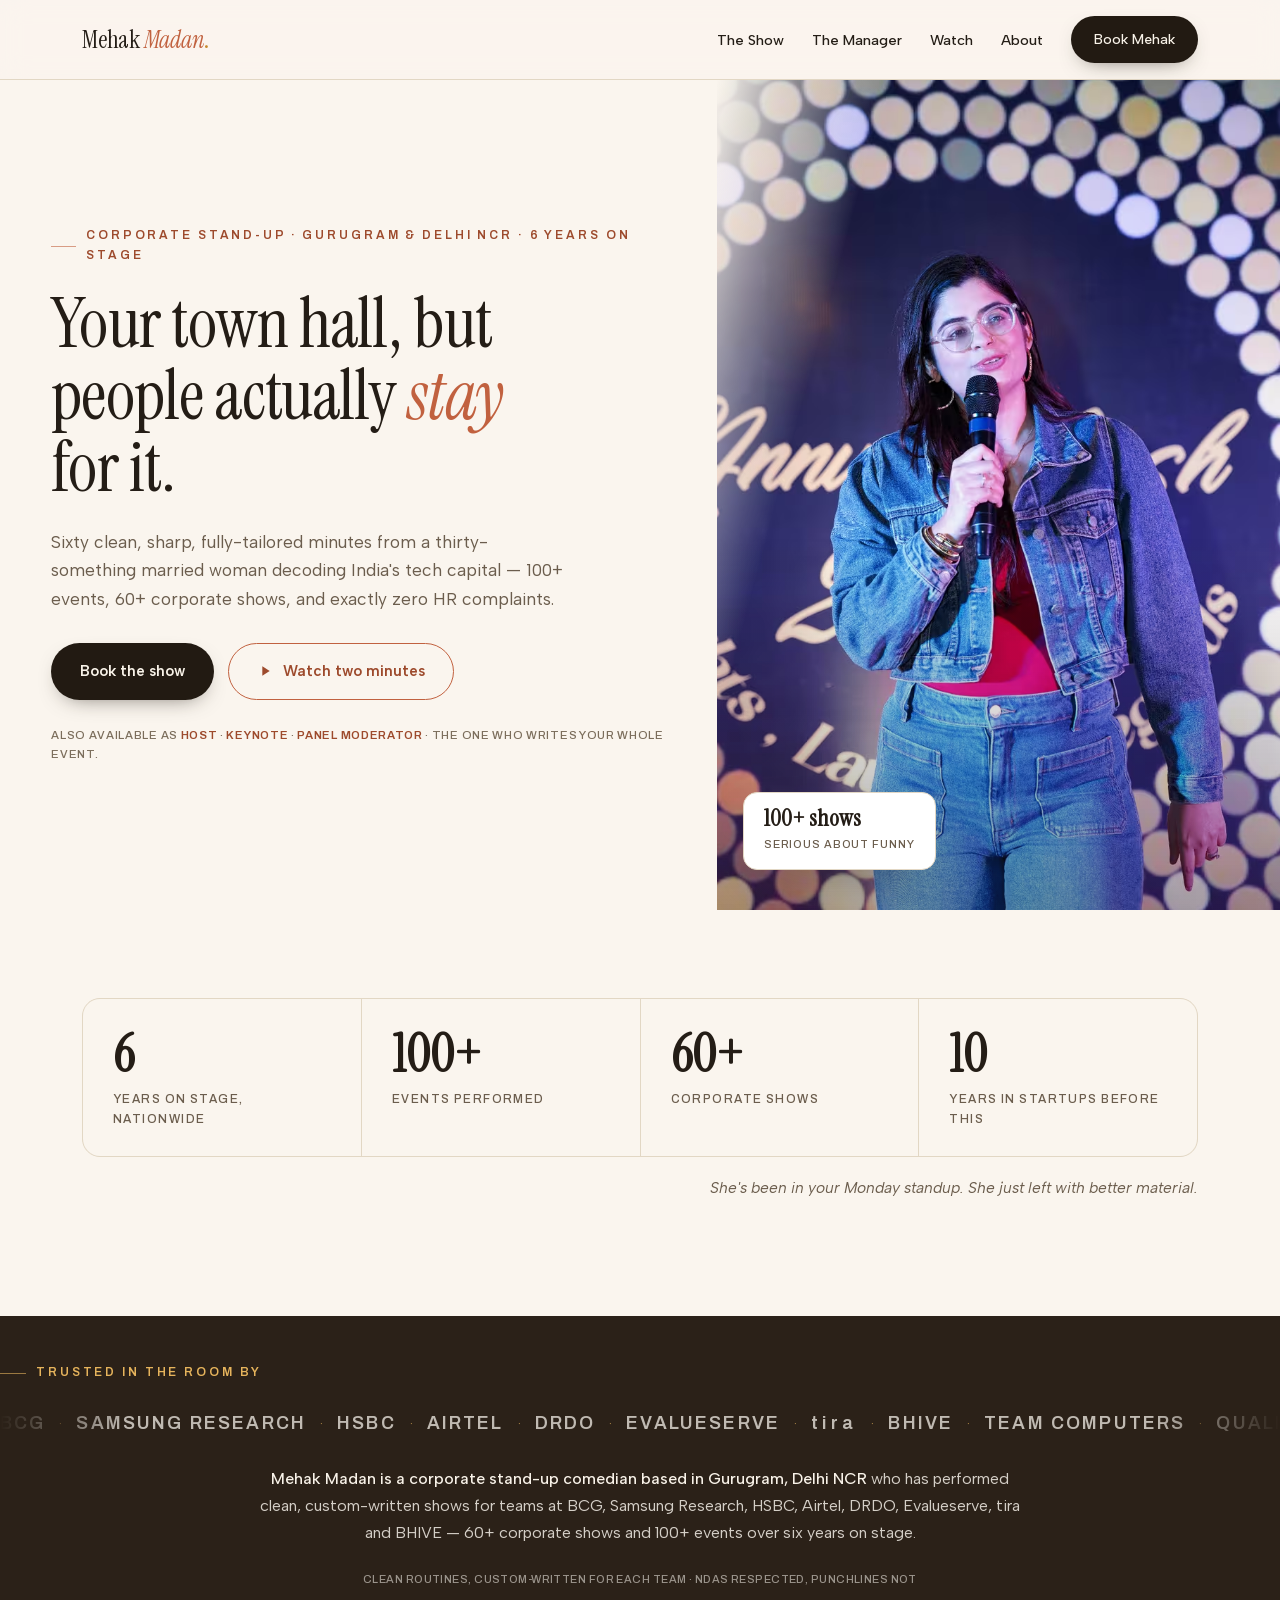
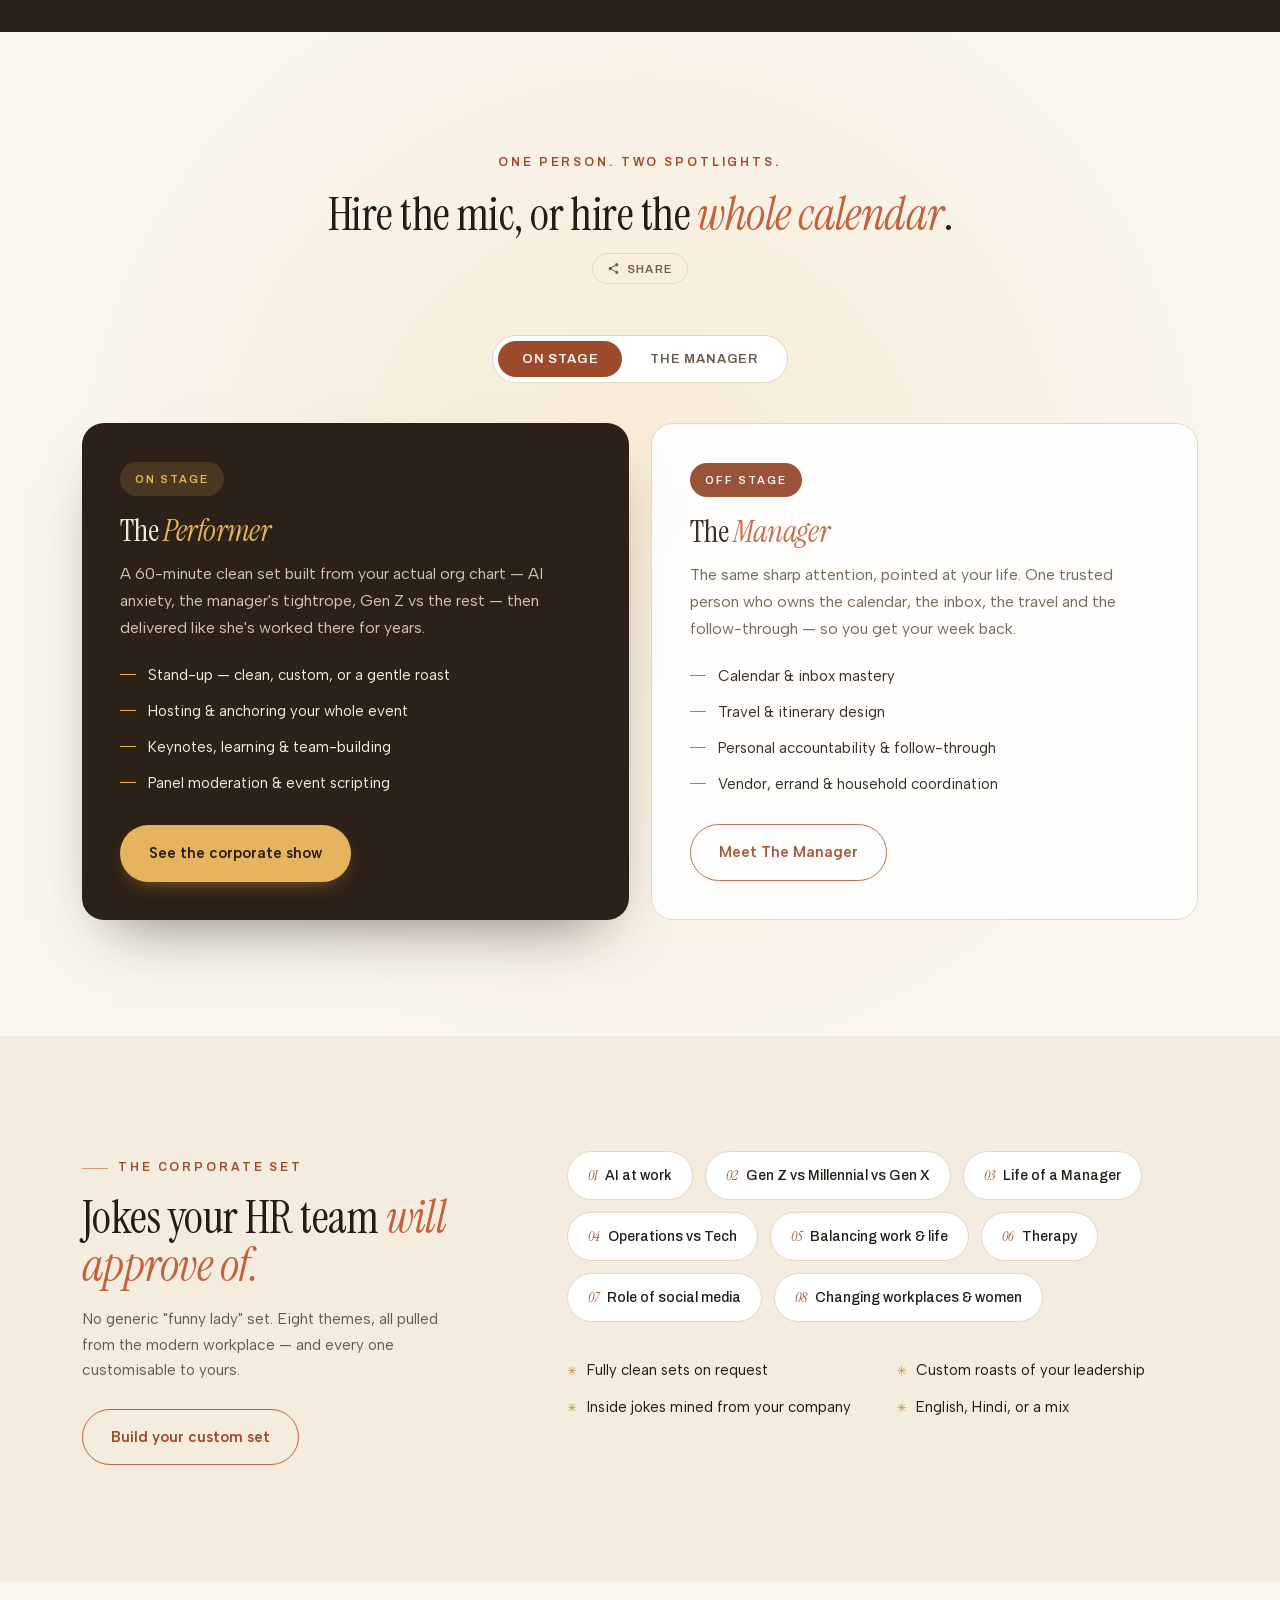
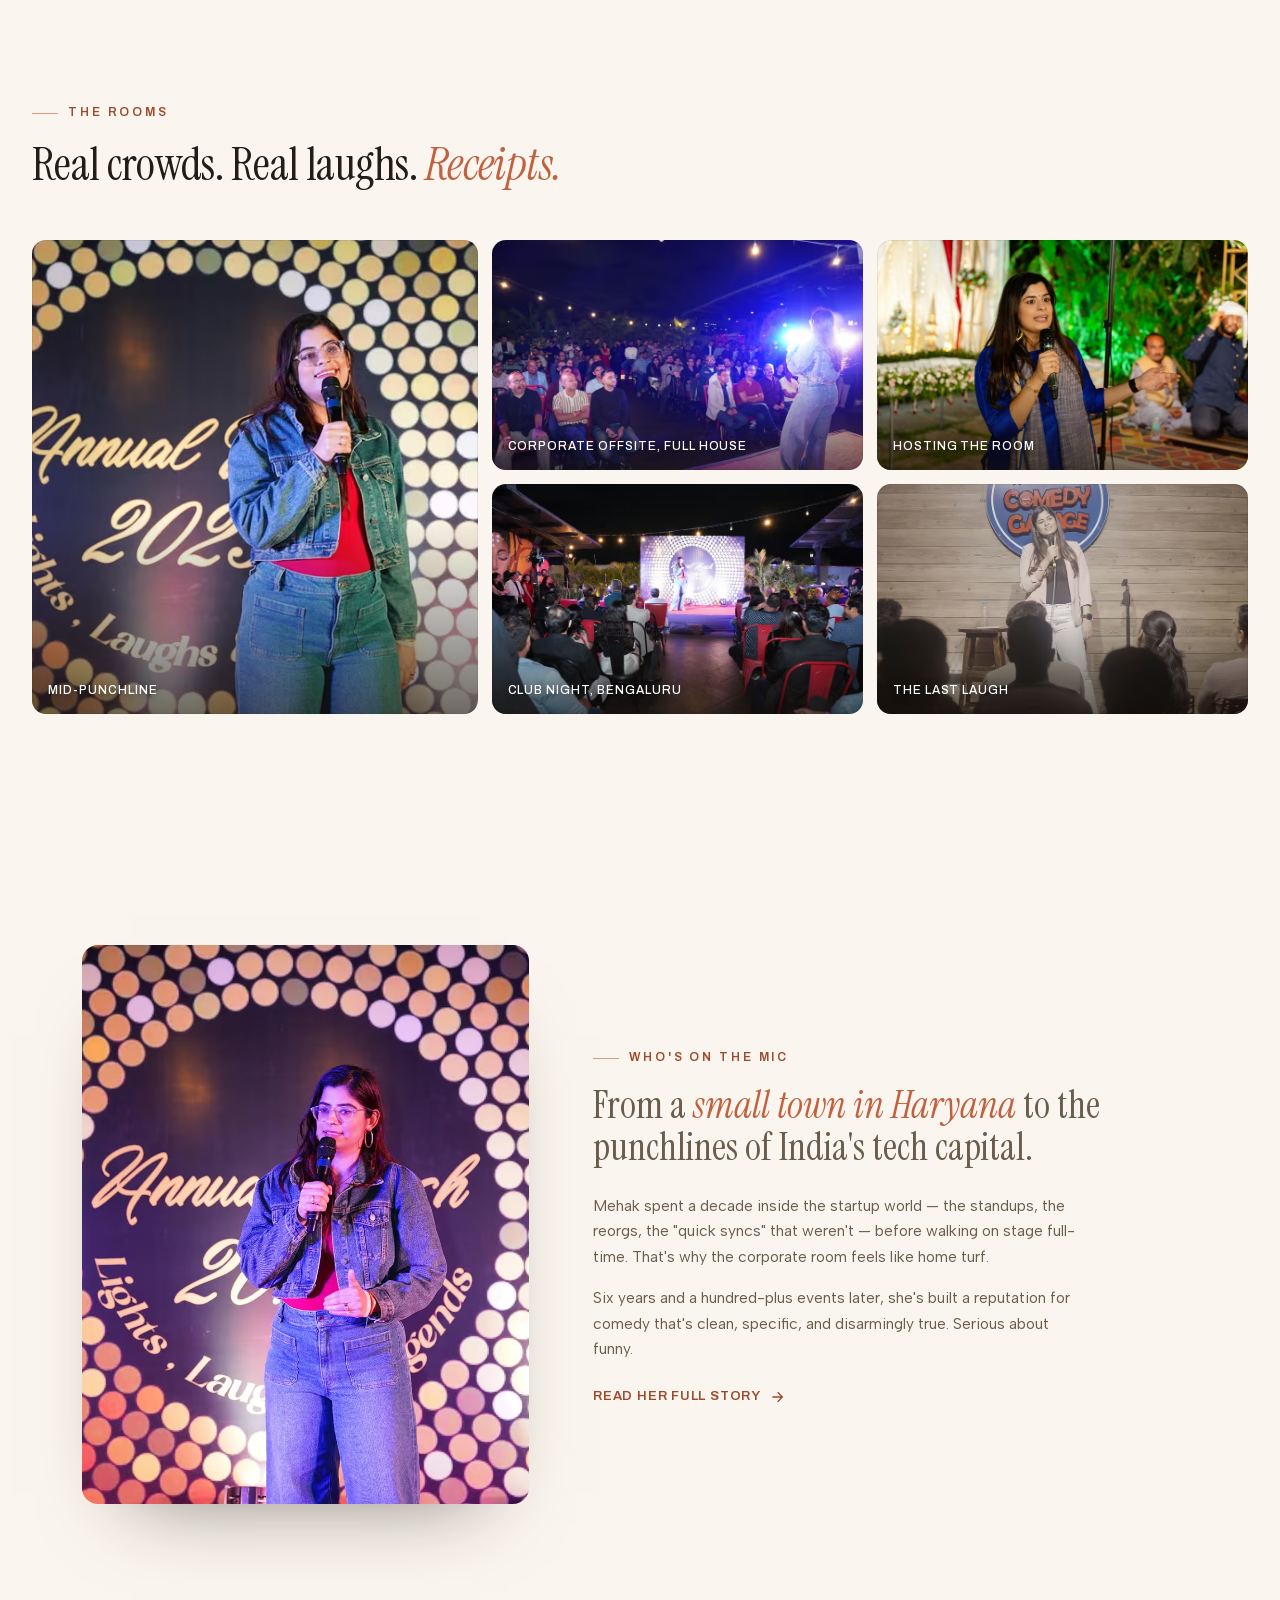
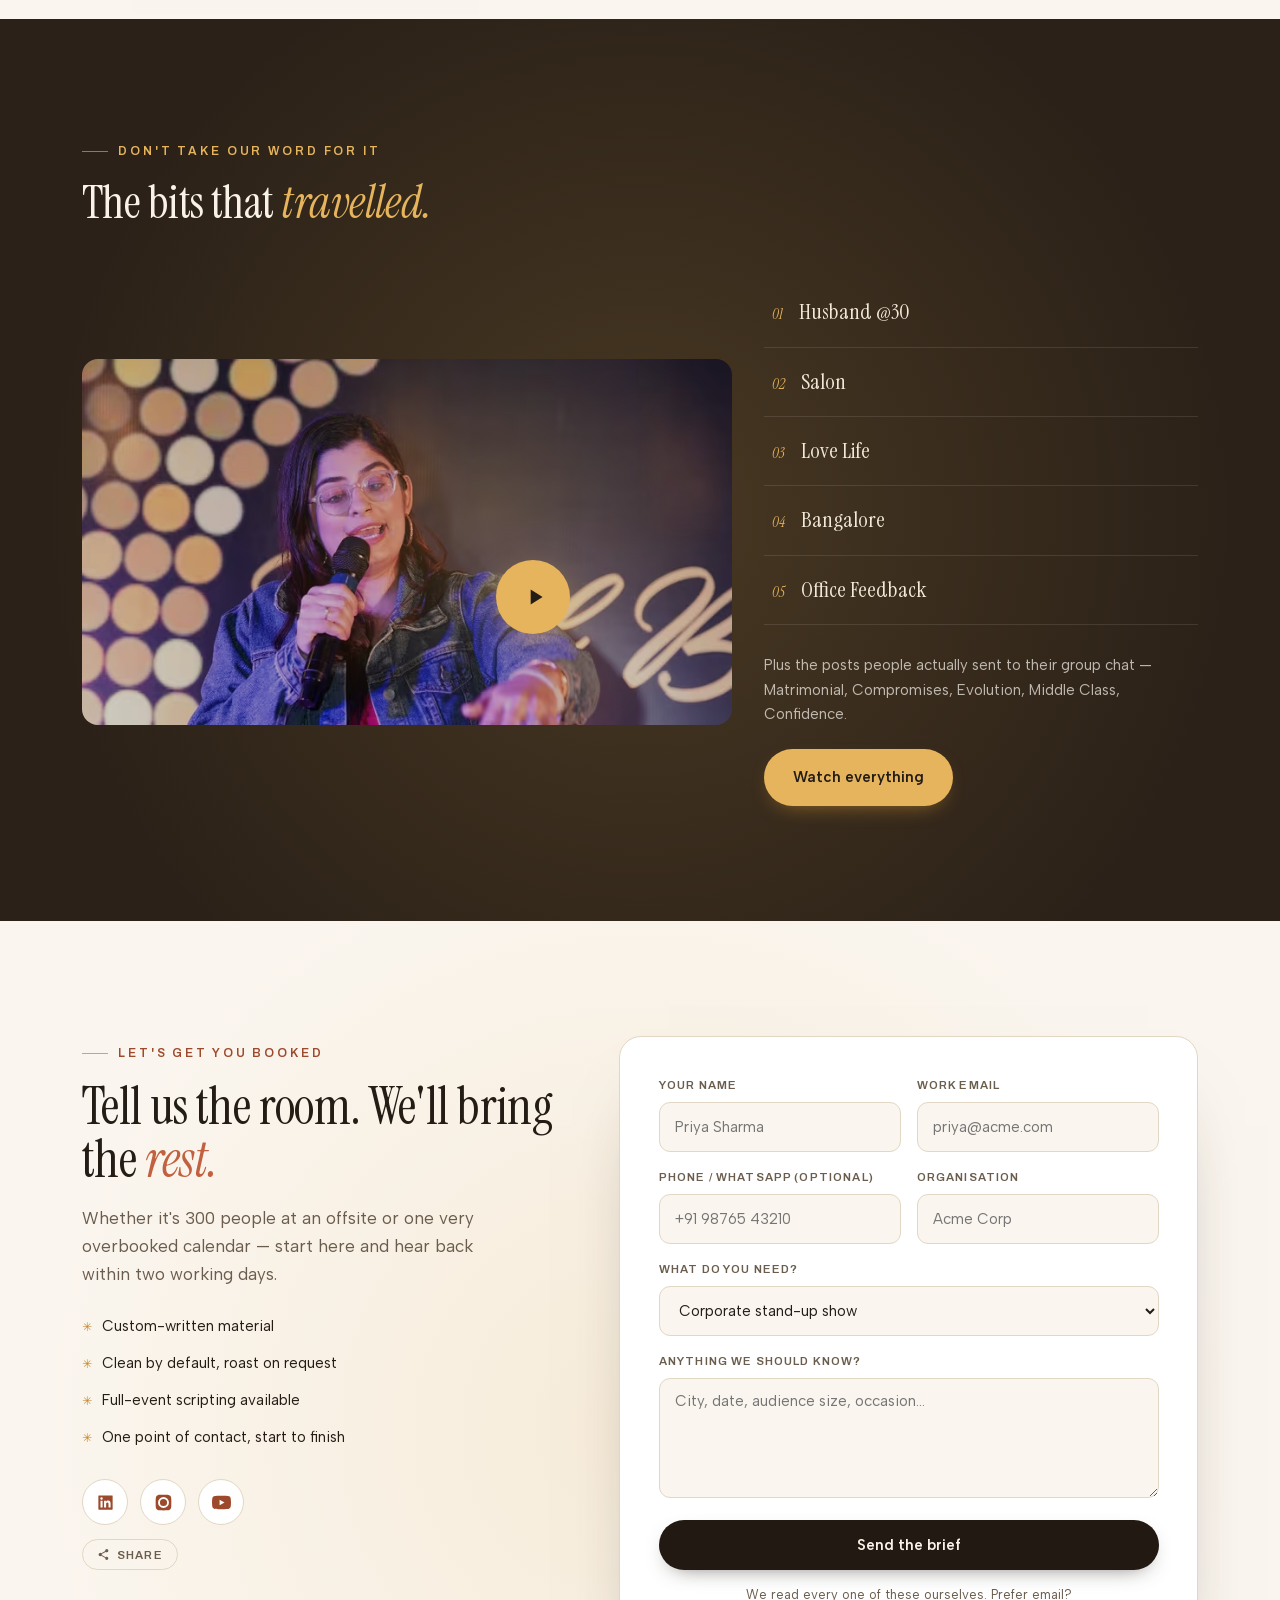
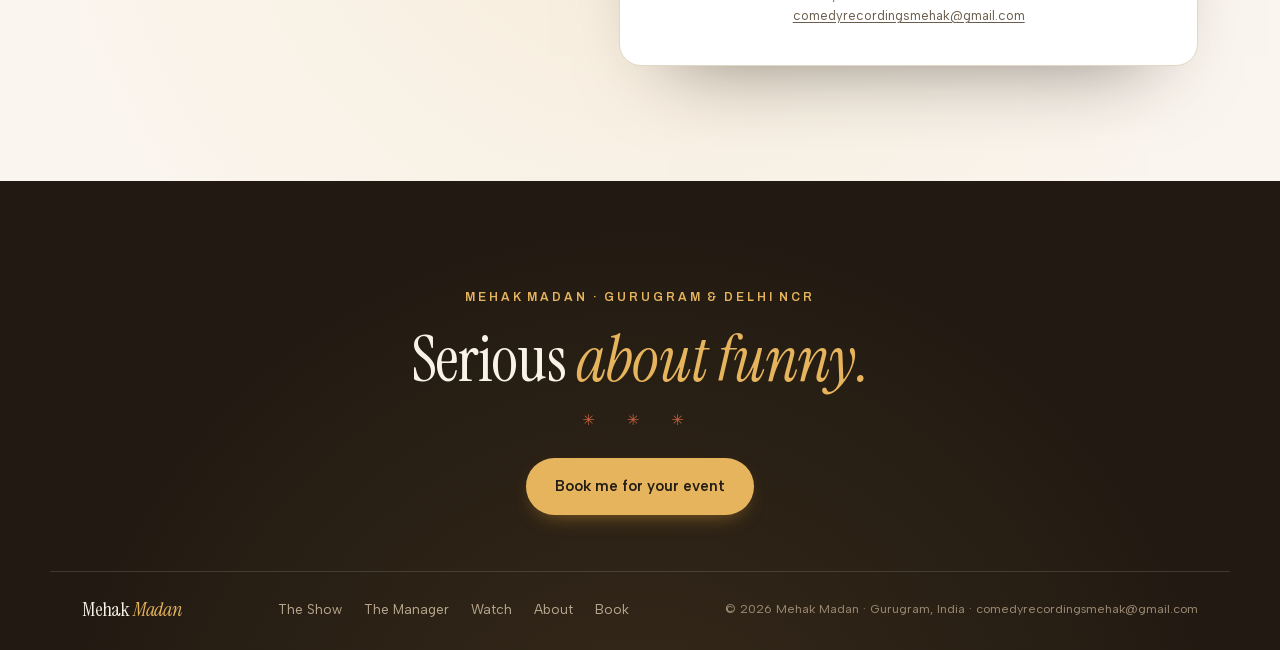
==== commit 1528a223: "keep setup comment ASCII so the font subset does not carry a glyph the site never renders" ====
--- a/index.html
+++ b/index.html
@@ -366,6 +366,6 @@
 // duplicate client wordmarks once for a seamless marquee loop
 (function(){var t=document.getElementById('ctrack');if(t)t.innerHTML+=t.innerHTML;})();
 </script>
-<script src="assets/site.js?v=ce3c3bf5"></script>
+<script src="assets/site.js?v=846ac02a"></script>
 </body>
 </html>
